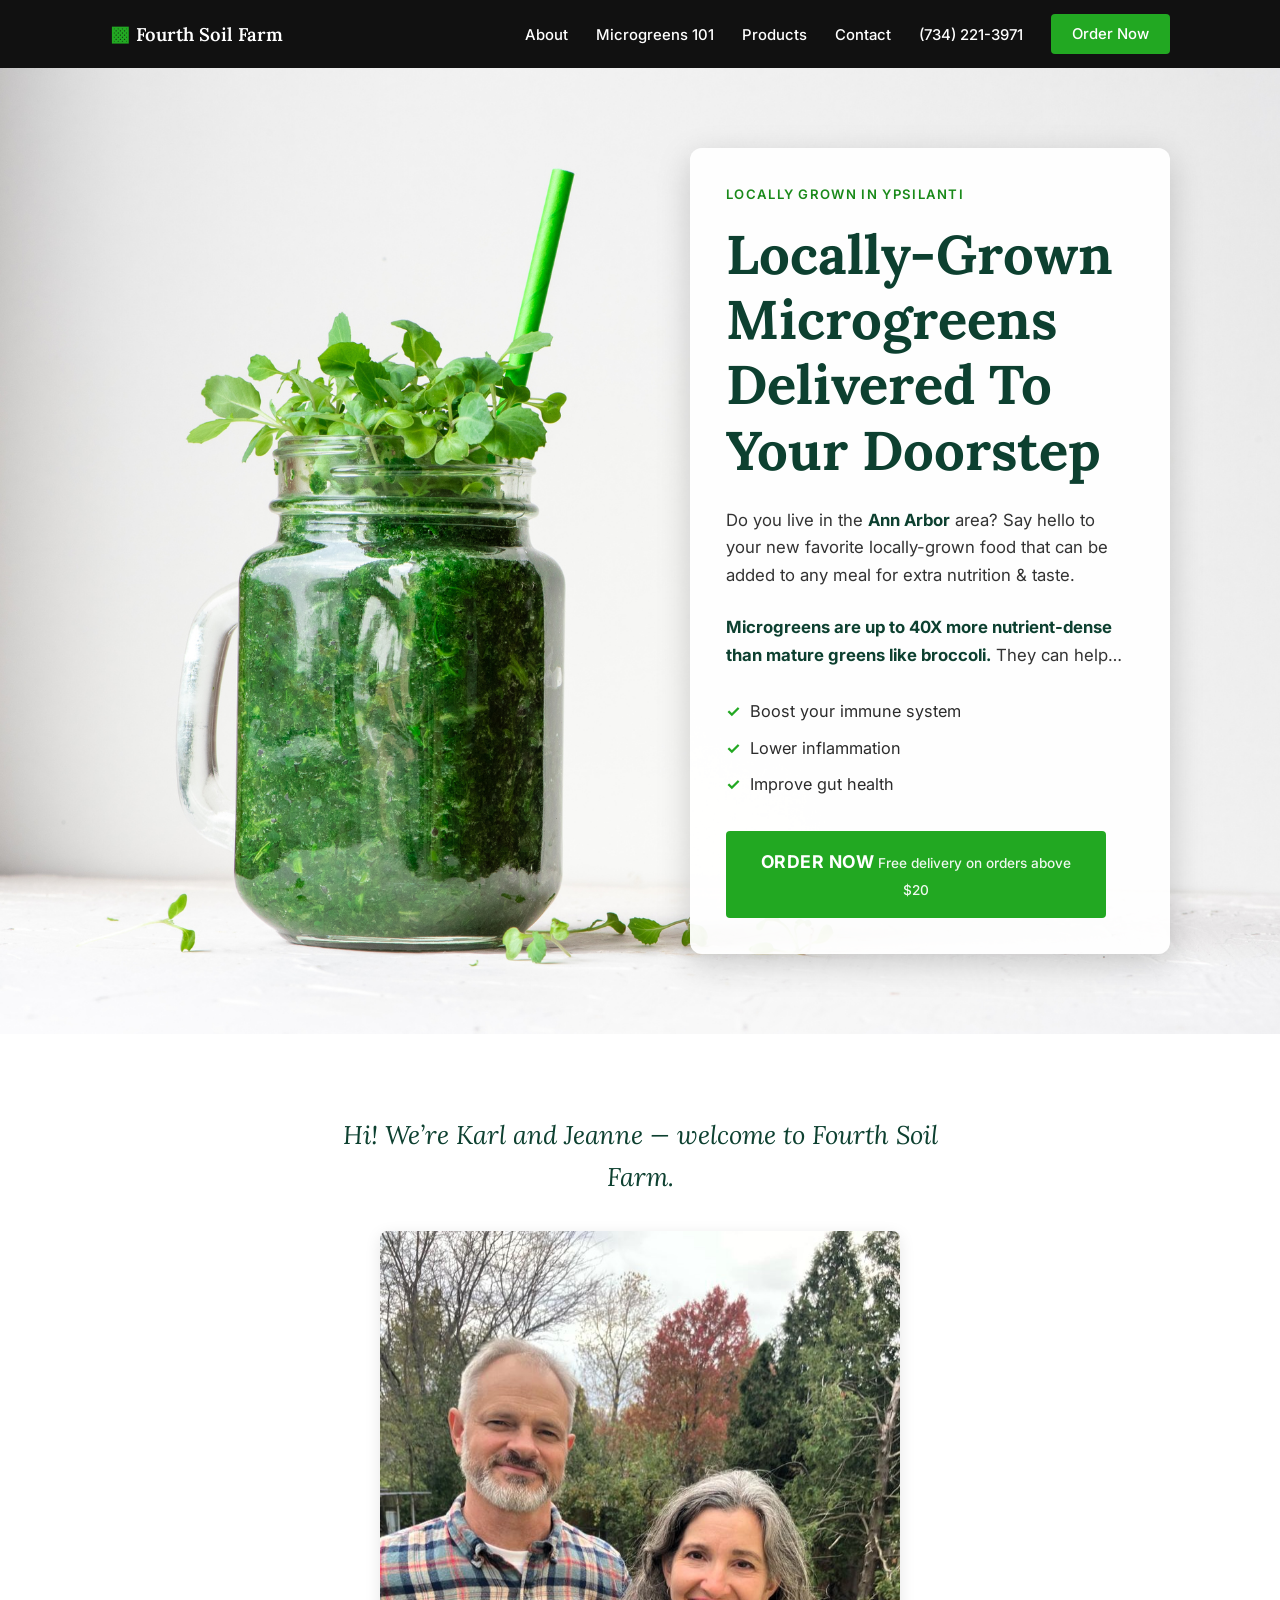
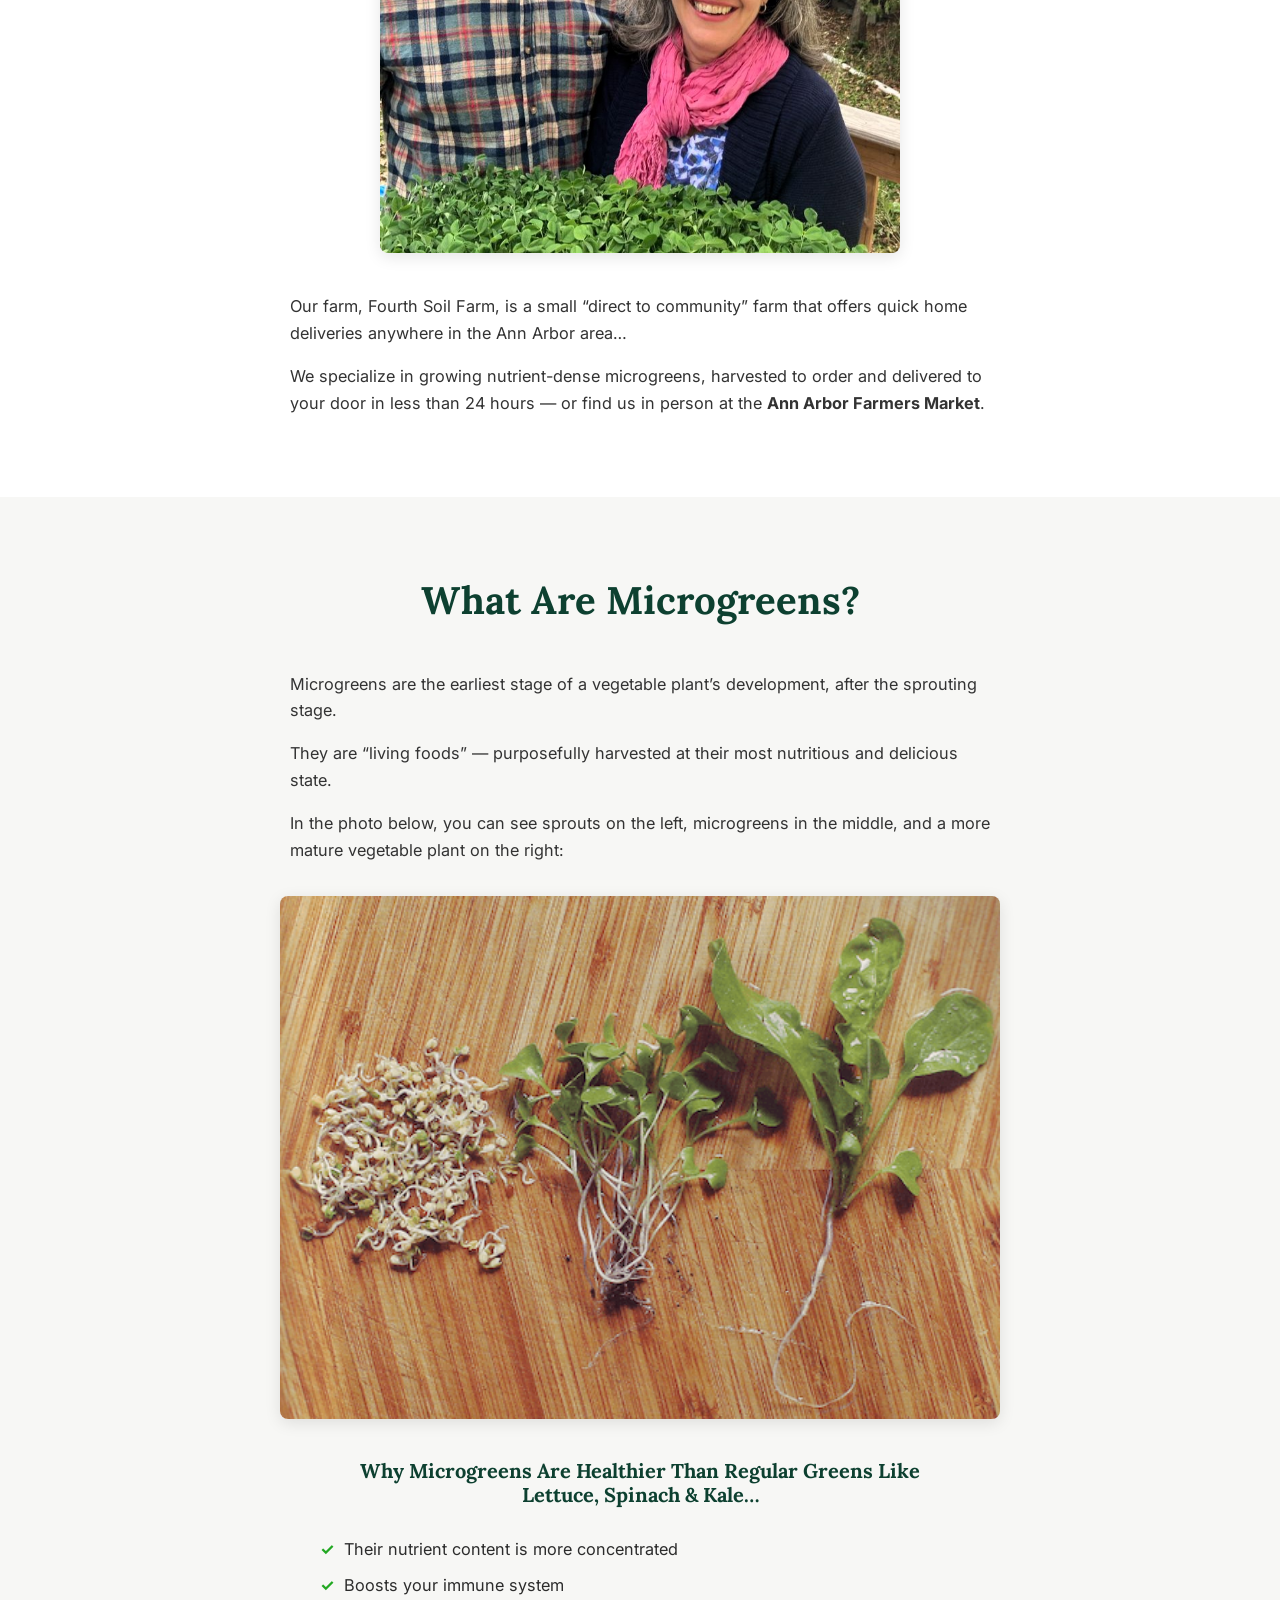
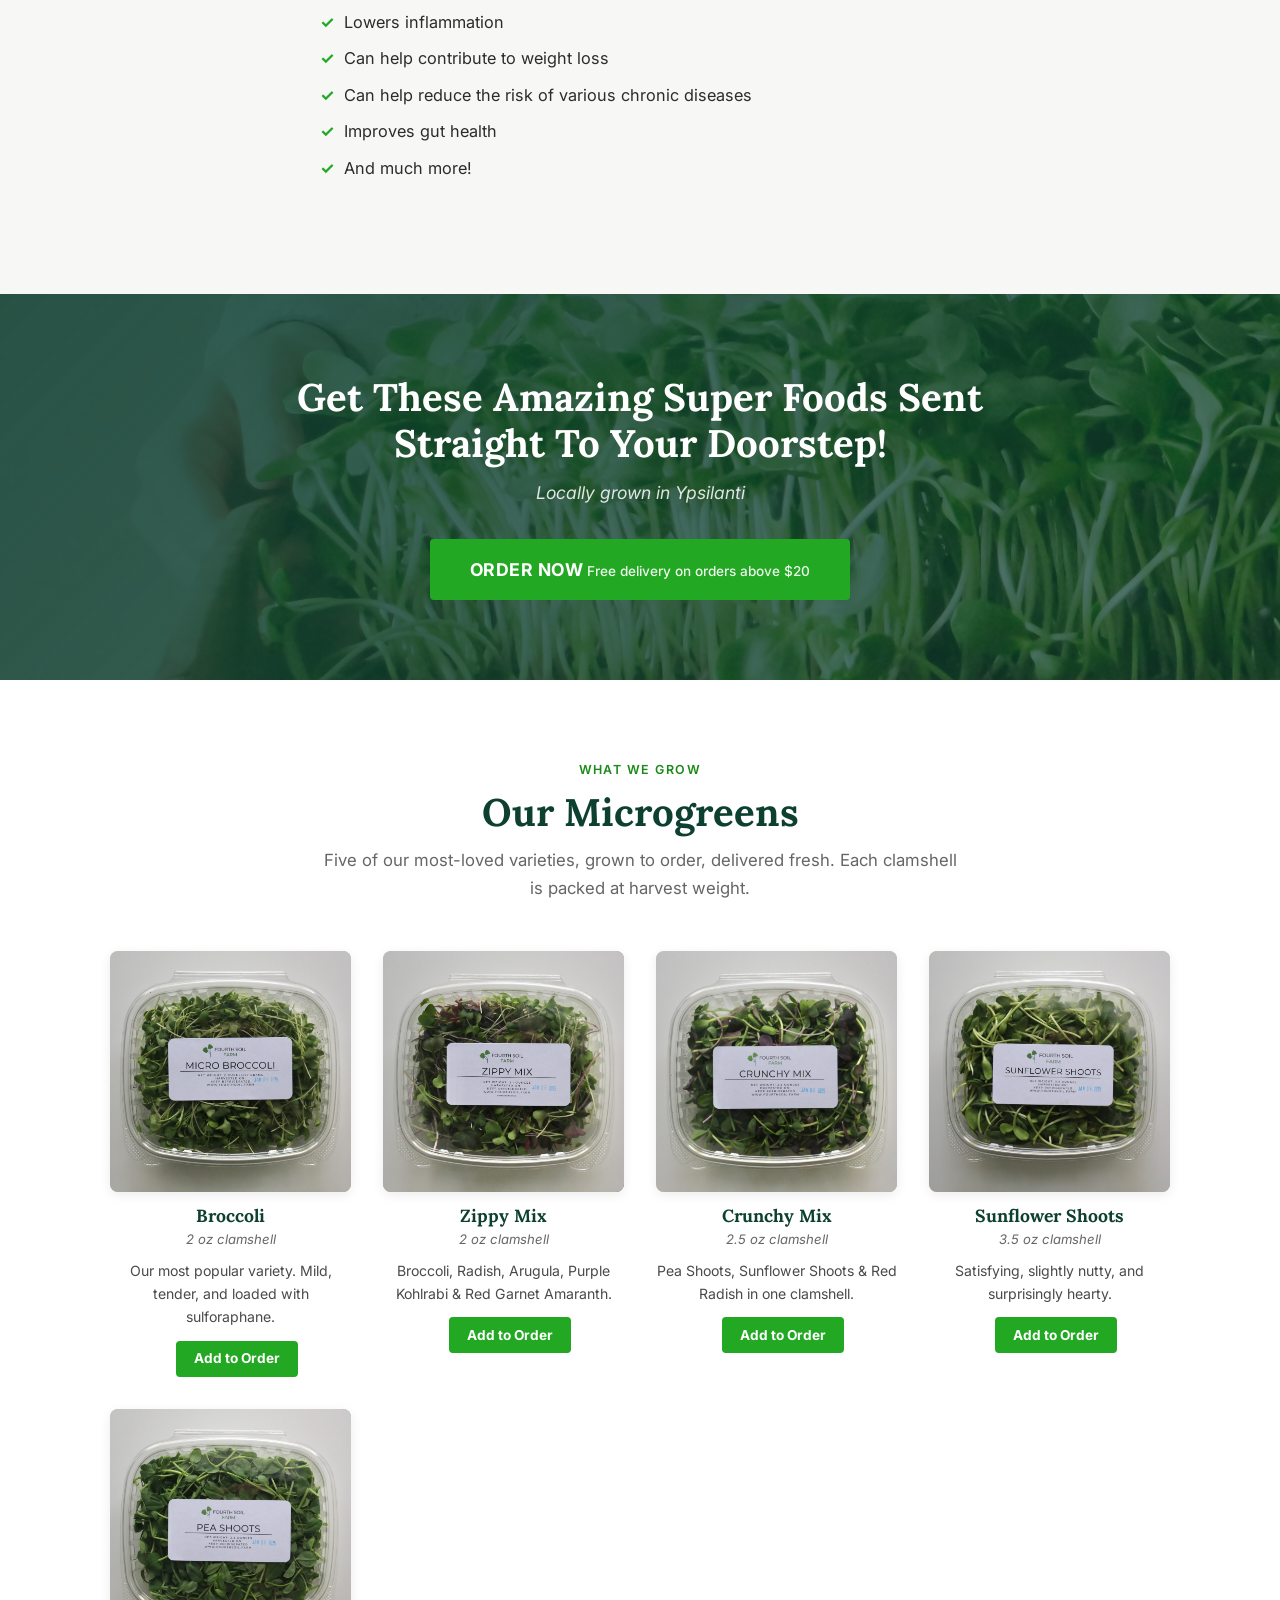
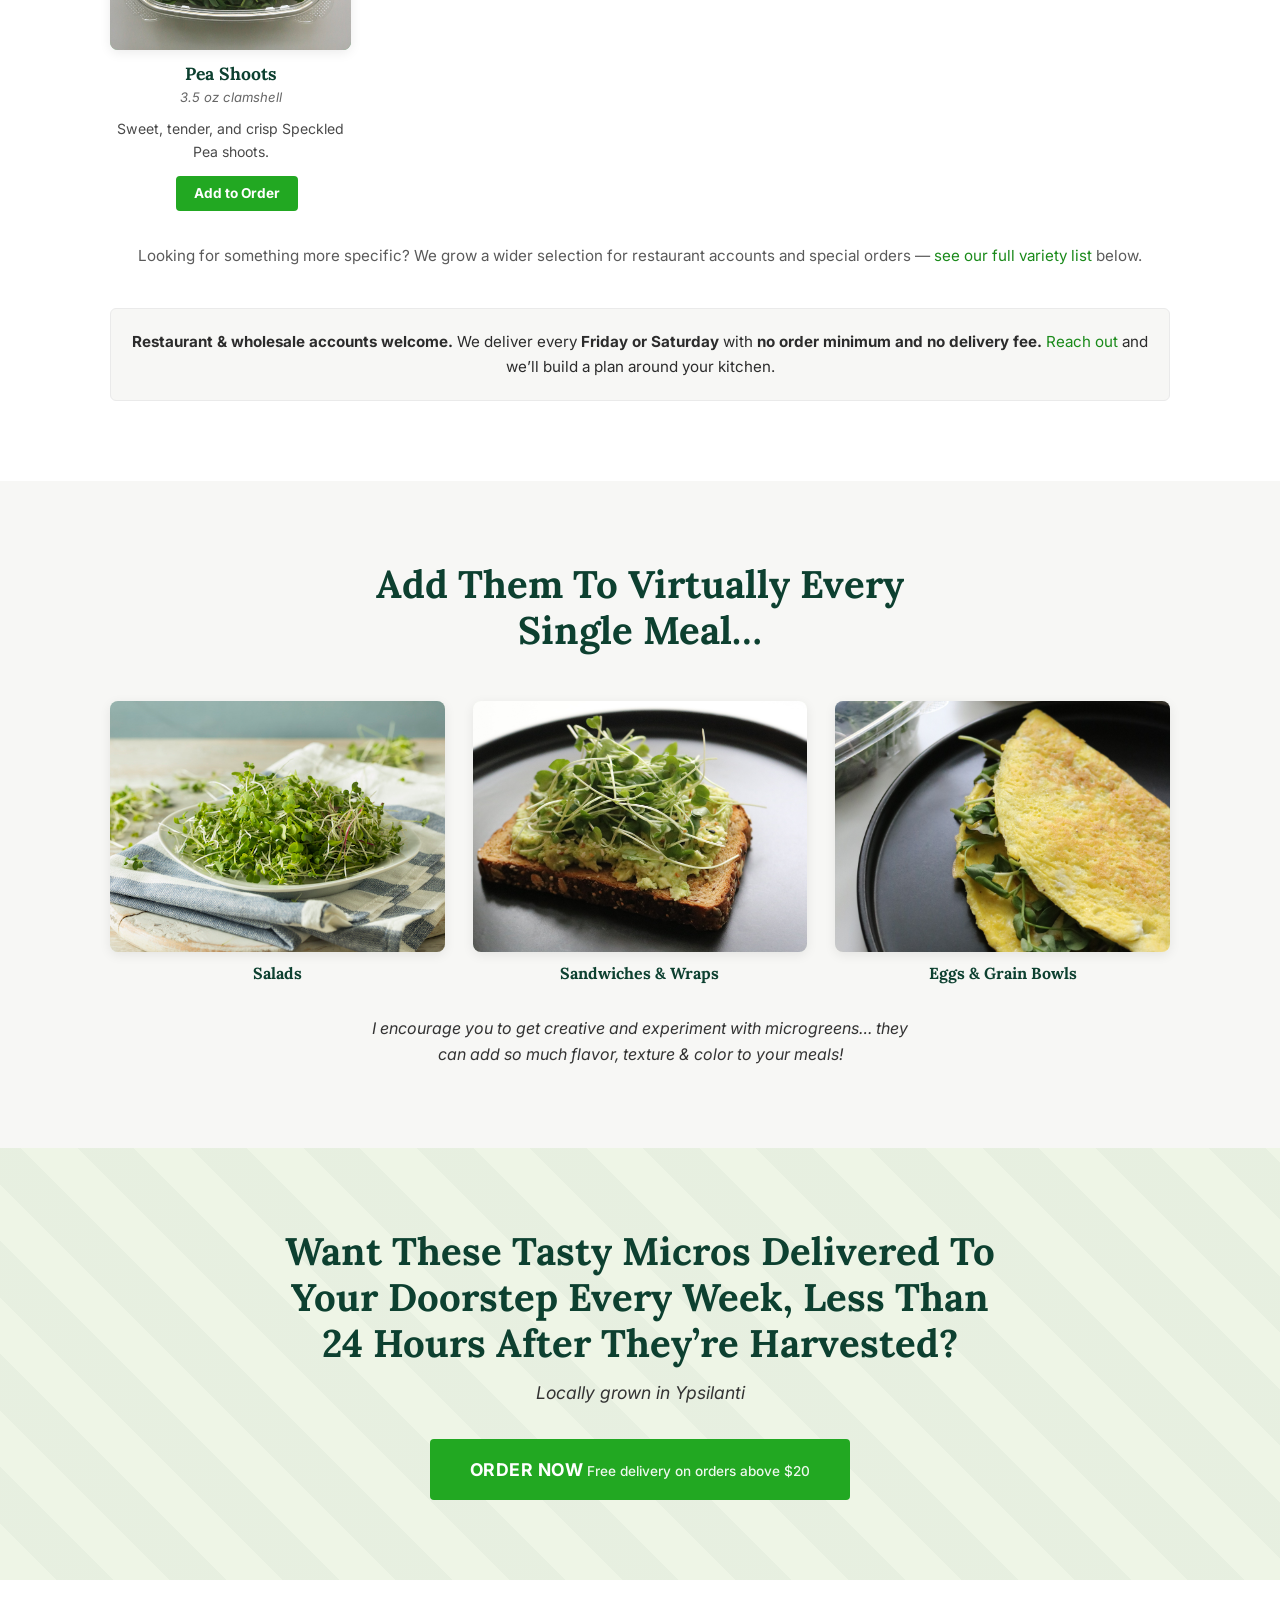
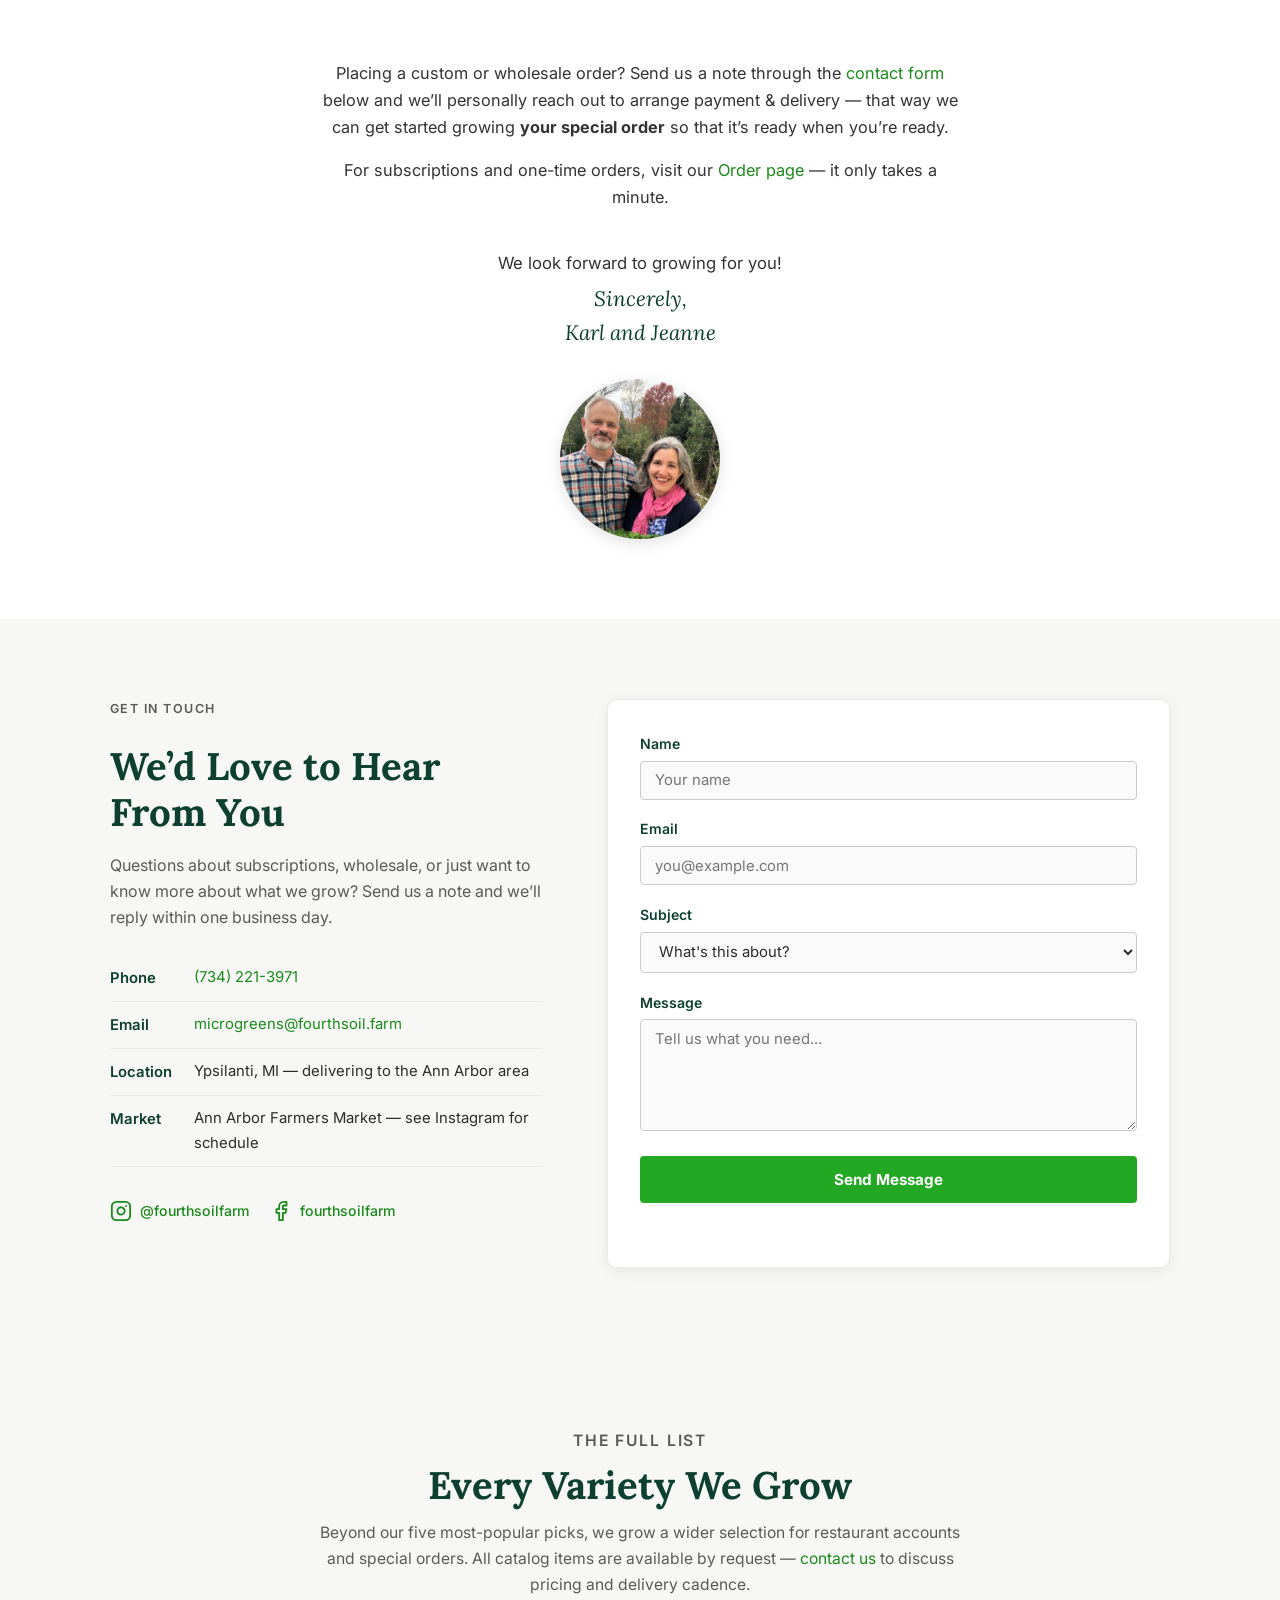
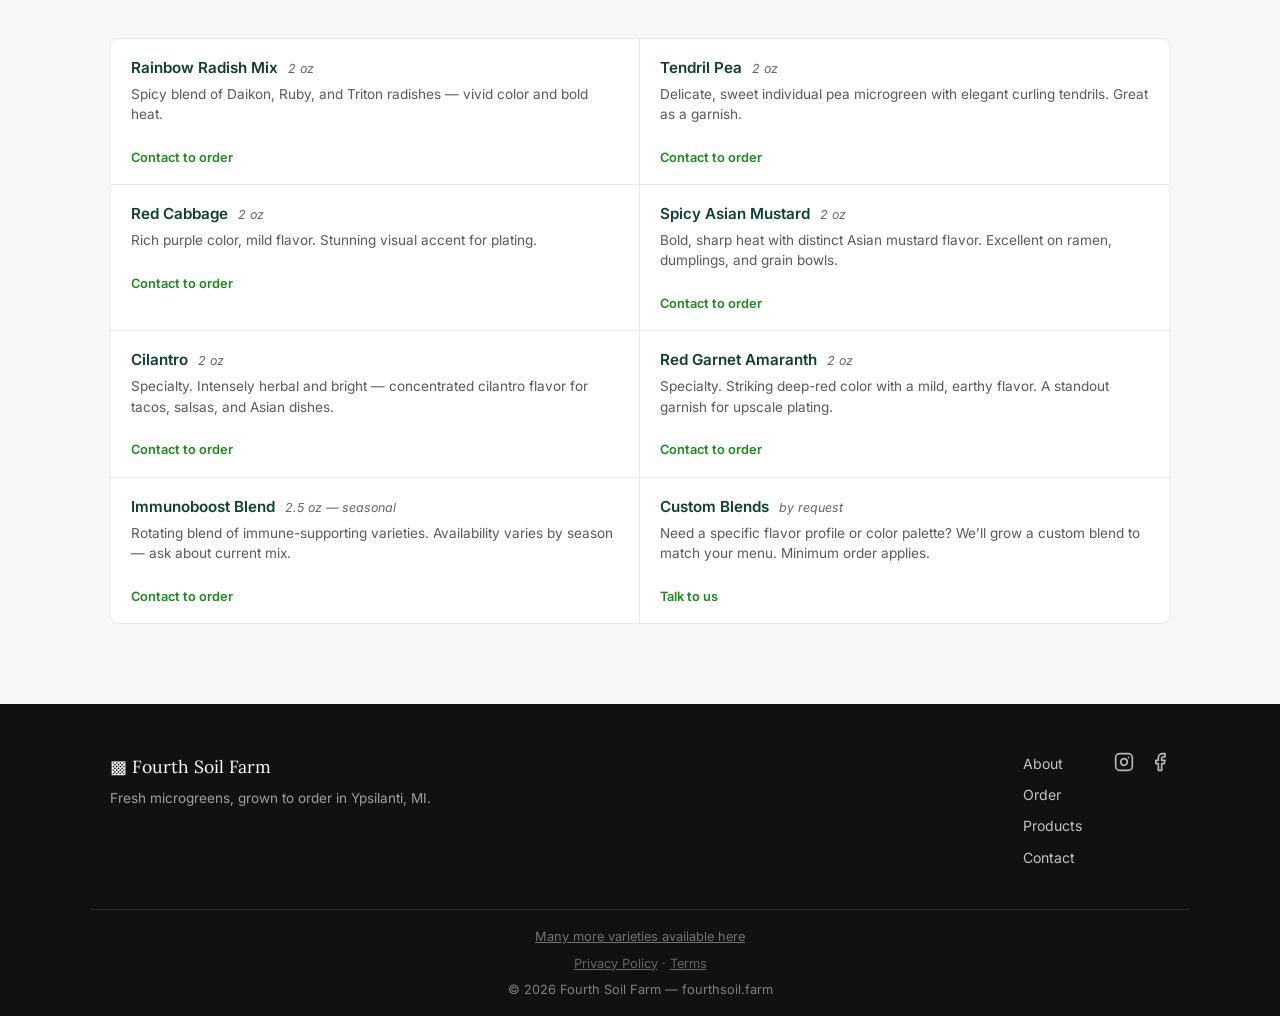
==== index.html @ c4d14632 "Initial site: Fourth Soil Farm marketing site + dynamic order flow Static homepage, About/education " ====
<!DOCTYPE html>
<html lang="en">
<head>
  <meta charset="UTF-8" />
  <meta name="viewport" content="width=device-width, initial-scale=1.0" />
  <meta name="description" content="Fourth Soil Farm grows fresh, nutrient-dense microgreens in Ypsilanti, MI. Find us at the Ann Arbor Farmers Market or subscribe for home delivery." />
  <title>Fourth Soil Farm — Fresh Microgreens, Ypsilanti MI</title>
  <link rel="stylesheet" href="styles.css" />
  <link rel="preconnect" href="https://fonts.googleapis.com" />
  <link rel="preconnect" href="https://fonts.gstatic.com" crossorigin />
  <link href="https://fonts.googleapis.com/css2?family=Lora:ital,wght@0,400;0,600;1,400&family=Inter:wght@400;500;600;700&display=swap" rel="stylesheet" />
</head>
<body>

  <!-- NAV -->
  <header class="site-header" id="top">
    <nav class="nav container">
      <a class="nav-logo" href="#top">
        <span class="nav-logo-leaf" aria-hidden="true">&#9641;</span>
        Fourth Soil Farm
      </a>
      <button class="nav-toggle" id="navToggle" aria-label="Open menu" aria-expanded="false">
        <span></span><span></span><span></span>
      </button>
      <ul class="nav-links" id="navLinks">
        <li><a href="#about">About</a></li>
        <li><a href="#what-are-microgreens">Microgreens 101</a></li>
        <li><a href="#products">Products</a></li>
        <li><a href="#contact">Contact</a></li>
        <li><a href="tel:7342213971">(734) 221-3971</a></li>
        <li><a href="order.html" class="btn btn-nav">Order Now</a></li>
      </ul>
    </nav>
  </header>

  <main>

    <!-- HERO (full-bleed background photo, text card right) -->
    <section class="hero-split" id="hero">
      <div class="hero-split-bg" aria-hidden="true"></div>
      <div class="container">
        <div class="hero-content">
          <p class="hero-eyebrow">Locally Grown in Ypsilanti</p>
          <h1 class="hero-headline">Locally-Grown Microgreens Delivered To Your Doorstep</h1>
          <p class="hero-sub">
            Do you live in the <strong>Ann Arbor</strong> area? Say hello to your new favorite
            locally-grown food that can be added to any meal for extra nutrition &amp; taste.
          </p>
          <p class="hero-sub">
            <strong>Microgreens are up to 40X more nutrient-dense than mature greens like broccoli.</strong>
            They can help&hellip;
          </p>
          <ul class="checklist">
            <li>Boost your immune system</li>
            <li>Lower inflammation</li>
            <li>Improve gut health</li>
          </ul>
          <div class="hero-actions">
            <a href="order.html" class="btn-cta">
              <span class="btn-cta-title">Order Now</span>
              <span class="btn-cta-sub">Free delivery on orders above $20</span>
            </a>
          </div>
        </div>
      </div>
    </section>

    <!-- ABOUT -->
    <section class="about section" id="about">
      <div class="container">
        <p class="about-greeting">Hi! We&rsquo;re Karl and Jeanne &mdash; welcome to Fourth Soil Farm.</p>
        <div class="about-photo-wrap">
          <img
            src="images/karl-and-jeanne.jpg"
            alt="Karl and Jeanne Thuemmel with fresh microgreens at Fourth Soil Farm"
            class="about-photo"
            onerror="this.style.display='none'; this.nextElementSibling.style.display='flex';"
          />
          <div class="about-image-placeholder" aria-label="Photo of Karl and Jeanne" style="display:none;">
            <span aria-hidden="true">&#127807;</span>
            <p>Save photo to<br><small>images/karl-and-jeanne.jpg</small></p>
          </div>
        </div>
        <div class="about-text">
          <p>
            Our farm, Fourth Soil Farm, is a small &ldquo;direct to community&rdquo; farm that
            offers quick home deliveries anywhere in the Ann Arbor area&hellip;
          </p>
          <p>
            We specialize in growing nutrient-dense microgreens, harvested to order and delivered
            to your door in less than 24 hours &mdash; or find us in person at the
            <strong>Ann Arbor Farmers Market</strong>.
          </p>
        </div>
      </div>
    </section>

    <!-- WHAT ARE MICROGREENS -->
    <section class="what-are section section-tinted" id="what-are-microgreens">
      <div class="container">
        <div class="section-header">
          <h2>What Are Microgreens?</h2>
        </div>
        <div class="about-text">
          <p>Microgreens are the earliest stage of a vegetable plant&rsquo;s development, after the sprouting stage.</p>
          <p>They are &ldquo;living foods&rdquo; &mdash; purposefully harvested at their most nutritious and delicious state.</p>
          <p>In the photo below, you can see sprouts on the left, microgreens in the middle, and a more mature vegetable plant on the right:</p>
        </div>

        <div class="comparison-photo-wrap">
          <img
            src="images/comparison-sprouts.jpg"
            alt="Comparison of sprouts, microgreens, and mature greens side by side"
            onerror="this.style.display='none'; this.nextElementSibling.style.display='flex';"
          />
          <div class="comparison-photo-placeholder" style="display:none;">
            <span aria-hidden="true">&#127793;</span>
            <p>Add comparison photo<br><small>images/comparison-sprouts.jpg</small></p>
          </div>
        </div>

        <div class="why-healthier">
          <h3>Why Microgreens Are Healthier Than Regular Greens Like Lettuce, Spinach &amp; Kale&hellip;</h3>
          <ul class="checklist">
            <li>Their nutrient content is more concentrated</li>
            <li>Boosts your immune system</li>
            <li>Lowers inflammation</li>
            <li>Can help contribute to weight loss</li>
            <li>Can help reduce the risk of various chronic diseases</li>
            <li>Improves gut health</li>
            <li>And much more!</li>
          </ul>
        </div>
      </div>
    </section>

    <!-- CTA BANNER 1 -->
    <section class="cta-banner">
      <div class="cta-banner-bg" aria-hidden="true"></div>
      <div class="container cta-banner-content">
        <h2>Get These Amazing Super Foods Sent Straight To Your Doorstep!</h2>
        <p class="cta-banner-tagline">Locally grown in Ypsilanti</p>
        <a href="order.html" class="btn-cta">
          <span class="btn-cta-title">Order Now</span>
          <span class="btn-cta-sub">Free delivery on orders above $20</span>
        </a>
      </div>
    </section>

    <!-- PRODUCTS -->
    <section class="products section" id="products">
      <div class="container">
        <div class="section-header">
          <p class="section-eyebrow">What We Grow</p>
          <h2>Our Microgreens</h2>
          <p class="section-intro">
            Five of our most-loved varieties, grown to order, delivered fresh.
            Each clamshell is packed at harvest weight.
          </p>
        </div>

        <div class="product-photo-grid">

          <div class="product-photo-card">
            <div class="product-photo product-photo--broccoli" aria-label="Broccoli microgreens">
              <img src="images/broccoli.jpg" alt="Broccoli microgreens" onerror="this.remove();" />
            </div>
            <h3>Broccoli</h3>
            <p class="product-photo-weight">2 oz clamshell</p>
            <p class="product-photo-desc">Our most popular variety. Mild, tender, and loaded with sulforaphane.</p>
            <div class="product-photo-footer">
              <span class="product-price"><!-- YOUR_PRICE_HERE --></span>
              <a href="YOUR_STRIPE_LINK_HERE" class="btn btn-small">Add to Order</a>
            </div>
          </div>

          <div class="product-photo-card">
            <div class="product-photo product-photo--zippy" aria-label="Zippy Mix microgreens">
              <img src="images/zippy.jpg" alt="Zippy Mix microgreens" onerror="this.remove();" />
            </div>
            <h3>Zippy Mix</h3>
            <p class="product-photo-weight">2 oz clamshell</p>
            <p class="product-photo-desc">Broccoli, Radish, Arugula, Purple Kohlrabi &amp; Red Garnet Amaranth.</p>
            <div class="product-photo-footer">
              <span class="product-price"><!-- YOUR_PRICE_HERE --></span>
              <a href="YOUR_STRIPE_LINK_HERE" class="btn btn-small">Add to Order</a>
            </div>
          </div>

          <div class="product-photo-card">
            <div class="product-photo product-photo--crunchy" aria-label="Crunchy Mix microgreens">
              <img src="images/crunchy.jpg" alt="Crunchy Mix microgreens" onerror="this.remove();" />
            </div>
            <h3>Crunchy Mix</h3>
            <p class="product-photo-weight">2.5 oz clamshell</p>
            <p class="product-photo-desc">Pea Shoots, Sunflower Shoots &amp; Red Radish in one clamshell.</p>
            <div class="product-photo-footer">
              <span class="product-price"><!-- YOUR_PRICE_HERE --></span>
              <a href="YOUR_STRIPE_LINK_HERE" class="btn btn-small">Add to Order</a>
            </div>
          </div>

          <div class="product-photo-card">
            <div class="product-photo product-photo--sunflower" aria-label="Sunflower shoots">
              <img src="images/sunflower.jpg" alt="Sunflower shoots" onerror="this.remove();" />
            </div>
            <h3>Sunflower Shoots</h3>
            <p class="product-photo-weight">3.5 oz clamshell</p>
            <p class="product-photo-desc">Satisfying, slightly nutty, and surprisingly hearty.</p>
            <div class="product-photo-footer">
              <span class="product-price"><!-- YOUR_PRICE_HERE --></span>
              <a href="YOUR_STRIPE_LINK_HERE" class="btn btn-small">Add to Order</a>
            </div>
          </div>

          <div class="product-photo-card">
            <div class="product-photo product-photo--pea" aria-label="Pea shoots">
              <img src="images/pea.jpg" alt="Pea shoots" onerror="this.remove();" />
            </div>
            <h3>Pea Shoots</h3>
            <p class="product-photo-weight">3.5 oz clamshell</p>
            <p class="product-photo-desc">Sweet, tender, and crisp Speckled Pea shoots.</p>
            <div class="product-photo-footer">
              <span class="product-price"><!-- YOUR_PRICE_HERE --></span>
              <a href="YOUR_STRIPE_LINK_HERE" class="btn btn-small">Add to Order</a>
            </div>
          </div>

        </div>

        <div class="catalog-teaser">
          <p>
            Looking for something more specific? We grow a wider selection for restaurant
            accounts and special orders &mdash;
            <a href="#full-catalog">see our full variety list</a> below.
          </p>
        </div>

        <div class="products-note">
          <p>
            <strong>Restaurant &amp; wholesale accounts welcome.</strong>
            We deliver every <strong>Friday or Saturday</strong> with <strong>no order minimum and no delivery fee.</strong>
            <a href="#contact">Reach out</a> and we&rsquo;ll build a plan around your kitchen.
          </p>
        </div>
      </div>
    </section>

    <!-- FOOD USES -->
    <section class="food-uses section section-tinted">
      <div class="container">
        <div class="section-header">
          <h2>Add Them To Virtually Every Single Meal&hellip;</h2>
        </div>

        <div class="food-use-grid">
          <div class="food-use-card">
            <div class="food-use-photo">
              <img
                src="images/food-salad.jpg"
                alt="Salad topped with fresh microgreens"
                onerror="this.style.display='none'; this.nextElementSibling.style.display='flex';"
              />
              <div class="food-use-photo-placeholder" style="display:none;" aria-hidden="true">&#127807;</div>
            </div>
            <h4>Salads</h4>
          </div>
          <div class="food-use-card">
            <div class="food-use-photo">
              <img
                src="images/food-sandwich.jpg"
                alt="Avocado toast topped with fresh microgreens"
                onerror="this.style.display='none'; this.nextElementSibling.style.display='flex';"
              />
              <div class="food-use-photo-placeholder" style="display:none;" aria-hidden="true">&#127807;</div>
            </div>
            <h4>Sandwiches &amp; Wraps</h4>
          </div>
          <div class="food-use-card">
            <div class="food-use-photo">
              <img
                src="images/food-eggs.jpg"
                alt="Omelet topped with fresh microgreens"
                onerror="this.style.display='none'; this.nextElementSibling.style.display='flex';"
              />
              <div class="food-use-photo-placeholder" style="display:none;" aria-hidden="true">&#127807;</div>
            </div>
            <h4>Eggs &amp; Grain Bowls</h4>
          </div>
        </div>

        <p class="food-uses-note">
          I encourage you to get creative and experiment with microgreens&hellip;
          they can add so much flavor, texture &amp; color to your meals!
        </p>
      </div>
    </section>

    <!-- CTA BANNER 2 -->
    <section class="cta-banner cta-banner--pale">
      <div class="cta-banner-bg" aria-hidden="true"></div>
      <div class="container cta-banner-content">
        <h2>Want These Tasty Micros Delivered To Your Doorstep Every Week, Less Than 24 Hours After They&rsquo;re Harvested?</h2>
        <p class="cta-banner-tagline">Locally grown in Ypsilanti</p>
        <a href="order.html" class="btn-cta">
          <span class="btn-cta-title">Order Now</span>
          <span class="btn-cta-sub">Free delivery on orders above $20</span>
        </a>
      </div>
    </section>

    <!-- ORDERING + CLOSING -->
    <section class="ordering section">
      <div class="container">
        <div class="ordering-text">
          <p>
            Placing a custom or wholesale order? Send us a note through the
            <a href="#contact">contact form</a> below and we&rsquo;ll personally reach out to
            arrange payment &amp; delivery &mdash; that way we can get started growing
            <strong>your special order</strong> so that it&rsquo;s ready when you&rsquo;re ready.
          </p>
          <p>For subscriptions and one-time orders, visit our <a href="order.html">Order page</a> &mdash; it only takes a minute.</p>
        </div>

        <div class="closing">
          <p class="closing-signoff">We look forward to growing for you!</p>
          <p class="closing-names">Sincerely,<br>Karl and Jeanne</p>
          <div class="closing-photo">
            <img
              src="images/karl-and-jeanne.jpg"
              alt="Karl and Jeanne Thuemmel"
              onerror="this.style.display='none'; this.nextElementSibling.style.display='flex';"
            />
            <div class="closing-photo-placeholder" style="display:none;" aria-hidden="true">&#127807;</div>
          </div>
        </div>
      </div>
    </section>

    <!-- CONTACT -->
    <section class="contact section section-tinted" id="contact">
      <div class="container contact-grid">

        <div class="contact-info">
          <p class="section-eyebrow">Get in Touch</p>
          <h2>We&rsquo;d Love to Hear From You</h2>
          <p>
            Questions about subscriptions, wholesale, or just want to know more
            about what we grow? Send us a note and we&rsquo;ll reply within one business day.
          </p>
          <ul class="contact-details">
            <li>
              <span class="contact-label">Phone</span>
              <a href="tel:7342213971">(734) 221-3971</a>
            </li>
            <li>
              <span class="contact-label">Email</span>
              <a href="mailto:microgreens@fourthsoil.farm">microgreens@fourthsoil.farm</a>
            </li>
            <li>
              <span class="contact-label">Location</span>
              <span>Ypsilanti, MI &mdash; delivering to the Ann Arbor area</span>
            </li>
            <li>
              <span class="contact-label">Market</span>
              <span>Ann Arbor Farmers Market &mdash; see Instagram for schedule</span>
            </li>
          </ul>
          <div class="contact-social">
            <a href="https://www.instagram.com/fourthsoilfarm" target="_blank" rel="noopener" class="social-link" aria-label="Instagram">
              <svg width="22" height="22" viewBox="0 0 24 24" fill="none" stroke="currentColor" stroke-width="2" stroke-linecap="round" stroke-linejoin="round" aria-hidden="true"><rect x="2" y="2" width="20" height="20" rx="5" ry="5"/><path d="M16 11.37A4 4 0 1 1 12.63 8 4 4 0 0 1 16 11.37z"/><line x1="17.5" y1="6.5" x2="17.51" y2="6.5"/></svg>
              @fourthsoilfarm
            </a>
            <a href="https://www.facebook.com/fourthsoilfarm" target="_blank" rel="noopener" class="social-link" aria-label="Facebook">
              <svg width="22" height="22" viewBox="0 0 24 24" fill="none" stroke="currentColor" stroke-width="2" stroke-linecap="round" stroke-linejoin="round" aria-hidden="true"><path d="M18 2h-3a5 5 0 0 0-5 5v3H7v4h3v8h4v-8h3l1-4h-4V7a1 1 0 0 1 1-1h3z"/></svg>
              fourthsoilfarm
            </a>
          </div>
        </div>

        <div class="contact-form-wrap">
          <form
            class="contact-form"
            action="https://formspree.io/f/mnjwwqoa"
            method="POST"
            id="contactForm"
            novalidate
          >
            <div class="form-group">
              <label for="name">Name</label>
              <input type="text" id="name" name="name" required placeholder="Your name" />
            </div>
            <div class="form-group">
              <label for="email">Email</label>
              <input type="email" id="email" name="email" required placeholder="you@example.com" />
            </div>
            <div class="form-group">
              <label for="subject">Subject</label>
              <select id="subject" name="subject">
                <option value="">What's this about?</option>
                <option value="subscription">Subscription question</option>
                <option value="wholesale">Wholesale / restaurant inquiry</option>
                <option value="market">Farmers market question</option>
                <option value="other">Something else</option>
              </select>
            </div>
            <div class="form-group">
              <label for="message">Message</label>
              <textarea id="message" name="message" required rows="5" placeholder="Tell us what you need..."></textarea>
            </div>
            <button type="submit" class="btn btn-primary btn-block">Send Message</button>
            <p class="form-status" id="formStatus" aria-live="polite"></p>
          </form>
        </div>

      </div>
    </section>

    <!-- FULL VARIETY CATALOG -->
    <section class="catalog-section section section-tinted" id="full-catalog">
      <div class="container">
        <div class="catalog-header">
          <p class="section-eyebrow">The Full List</p>
          <h2>Every Variety We Grow</h2>
          <p>
            Beyond our five most-popular picks, we grow a wider selection for restaurant
            accounts and special orders. All catalog items are available by request &mdash;
            <a href="#contact">contact us</a> to discuss pricing and delivery cadence.
          </p>
        </div>
        <div class="catalog-grid">

          <div class="catalog-row">
            <div class="catalog-row-main">
              <span class="catalog-name">Rainbow Radish Mix</span>
              <span class="catalog-weight">2 oz</span>
            </div>
            <p class="catalog-desc">Spicy blend of Daikon, Ruby, and Triton radishes &mdash; vivid color and bold heat.</p>
            <a href="#contact" class="catalog-cta">Contact to order</a>
          </div>

          <div class="catalog-row">
            <div class="catalog-row-main">
              <span class="catalog-name">Tendril Pea</span>
              <span class="catalog-weight">2 oz</span>
            </div>
            <p class="catalog-desc">Delicate, sweet individual pea microgreen with elegant curling tendrils. Great as a garnish.</p>
            <a href="#contact" class="catalog-cta">Contact to order</a>
          </div>

          <div class="catalog-row">
            <div class="catalog-row-main">
              <span class="catalog-name">Red Cabbage</span>
              <span class="catalog-weight">2 oz</span>
            </div>
            <p class="catalog-desc">Rich purple color, mild flavor. Stunning visual accent for plating.</p>
            <a href="#contact" class="catalog-cta">Contact to order</a>
          </div>

          <div class="catalog-row">
            <div class="catalog-row-main">
              <span class="catalog-name">Spicy Asian Mustard</span>
              <span class="catalog-weight">2 oz</span>
            </div>
            <p class="catalog-desc">Bold, sharp heat with distinct Asian mustard flavor. Excellent on ramen, dumplings, and grain bowls.</p>
            <a href="#contact" class="catalog-cta">Contact to order</a>
          </div>

          <div class="catalog-row">
            <div class="catalog-row-main">
              <span class="catalog-name">Cilantro</span>
              <span class="catalog-weight">2 oz</span>
            </div>
            <p class="catalog-desc">Specialty. Intensely herbal and bright &mdash; concentrated cilantro flavor for tacos, salsas, and Asian dishes.</p>
            <a href="#contact" class="catalog-cta">Contact to order</a>
          </div>

          <div class="catalog-row">
            <div class="catalog-row-main">
              <span class="catalog-name">Red Garnet Amaranth</span>
              <span class="catalog-weight">2 oz</span>
            </div>
            <p class="catalog-desc">Specialty. Striking deep-red color with a mild, earthy flavor. A standout garnish for upscale plating.</p>
            <a href="#contact" class="catalog-cta">Contact to order</a>
          </div>

          <div class="catalog-row">
            <div class="catalog-row-main">
              <span class="catalog-name">Immunoboost Blend</span>
              <span class="catalog-weight">2.5 oz &mdash; seasonal</span>
            </div>
            <p class="catalog-desc">Rotating blend of immune-supporting varieties. Availability varies by season &mdash; ask about current mix.</p>
            <a href="#contact" class="catalog-cta">Contact to order</a>
          </div>

          <div class="catalog-row">
            <div class="catalog-row-main">
              <span class="catalog-name">Custom Blends</span>
              <span class="catalog-weight">by request</span>
            </div>
            <p class="catalog-desc">Need a specific flavor profile or color palette? We&rsquo;ll grow a custom blend to match your menu. Minimum order applies.</p>
            <a href="#contact" class="catalog-cta">Talk to us</a>
          </div>

        </div>
      </div>
    </section>

  </main>

  <!-- FOOTER -->
  <footer class="site-footer">
    <div class="container footer-inner">
      <div class="footer-brand">
        <p class="footer-logo">
          <span aria-hidden="true">&#9641;</span> Fourth Soil Farm
        </p>
        <p class="footer-tagline">Fresh microgreens, grown to order in Ypsilanti, MI.</p>
      </div>
      <nav class="footer-nav" aria-label="Footer navigation">
        <a href="#about">About</a>
        <a href="order.html">Order</a>
        <a href="#products">Products</a>
        <a href="#contact">Contact</a>
      </nav>
      <div class="footer-social">
        <a href="https://www.instagram.com/fourthsoilfarm" target="_blank" rel="noopener" aria-label="Instagram">
          <svg width="20" height="20" viewBox="0 0 24 24" fill="none" stroke="currentColor" stroke-width="2" stroke-linecap="round" stroke-linejoin="round" aria-hidden="true"><rect x="2" y="2" width="20" height="20" rx="5" ry="5"/><path d="M16 11.37A4 4 0 1 1 12.63 8 4 4 0 0 1 16 11.37z"/><line x1="17.5" y1="6.5" x2="17.51" y2="6.5"/></svg>
        </a>
        <a href="https://www.facebook.com/fourthsoilfarm" target="_blank" rel="noopener" aria-label="Facebook">
          <svg width="20" height="20" viewBox="0 0 24 24" fill="none" stroke="currentColor" stroke-width="2" stroke-linecap="round" stroke-linejoin="round" aria-hidden="true"><path d="M18 2h-3a5 5 0 0 0-5 5v3H7v4h3v8h4v-8h3l1-4h-4V7a1 1 0 0 1 1-1h3z"/></svg>
        </a>
      </div>
    </div>
    <div class="footer-bottom">
      <p><a href="#full-catalog">Many more varieties available here</a></p>
      <p class="footer-legal">
        <a href="privacy-policy.html">Privacy Policy</a> &middot; <a href="terms.html">Terms</a>
      </p>
      <p>&copy; <span id="year"></span> Fourth Soil Farm &mdash; fourthsoil.farm</p>
    </div>
  </footer>

  <script src="main.js"></script>
</body>
</html>
---- styles.css ----
/* ============================================================
   FOURTH SOIL FARM — styles.css
   Palette (matches original site):
     --teal-dark:    #0d4030  (headings)
     --near-black:   #111111  (nav bg)
     --green-cta:    #22a822  (bright green CTA buttons)
     --green-cta-dk: #1a8a1a  (CTA hover)
     --white:        #ffffff  (main bg)
     --gray-bg:      #f7f7f5  (soft alternating section bg)
     --border:       #eaeaea  (hairline borders)
     --text:         #2c2c2c  (body text)
     --text-muted:   #666666  (secondary text)
   ============================================================ */

/* ---- Reset & Base ---- */
*, *::before, *::after { box-sizing: border-box; margin: 0; padding: 0; }

html { scroll-behavior: smooth; font-size: 16px; }

body {
  font-family: 'Inter', system-ui, -apple-system, sans-serif;
  background: #ffffff;
  color: #2c2c2c;
  line-height: 1.65;
}

img { display: block; max-width: 100%; height: auto; }

a { color: #1a8a1a; text-decoration: none; }
a:hover { color: #0d4030; text-decoration: underline; }
a:focus-visible { outline: 2px solid #22a822; outline-offset: 3px; border-radius: 2px; }

h1, h2, h3, h4 {
  font-family: 'Lora', Georgia, serif;
  color: #0d4030;
  line-height: 1.2;
}

h1 { font-size: clamp(2.2rem, 5vw, 3.4rem); }
h2 { font-size: clamp(1.7rem, 3.5vw, 2.4rem); }
h3 { font-size: 1.25rem; }
h4 { font-size: 1.05rem; }

p { margin-bottom: 1rem; }
p:last-child { margin-bottom: 0; }

ul { list-style: none; }

/* ---- Layout Utilities ---- */
.container {
  max-width: 1100px;
  margin: 0 auto;
  padding: 0 1.25rem;
}

.section { padding: 5rem 0; }
.section-tinted { background: #f7f7f5; }

.section-header {
  text-align: center;
  max-width: 640px;
  margin: 0 auto 3rem;
}

.section-eyebrow {
  font-family: 'Inter', sans-serif;
  font-size: 0.78rem;
  font-weight: 600;
  letter-spacing: 0.12em;
  text-transform: uppercase;
  color: #1a8a1a;
  margin-bottom: 0.5rem;
}

.section-intro {
  font-size: 1.05rem;
  color: #666666;
  margin-top: 0.75rem;
}

/* ---- Buttons ---- */
.btn {
  display: inline-block;
  padding: 0.7rem 1.6rem;
  border-radius: 4px;
  font-family: 'Inter', sans-serif;
  font-size: 0.95rem;
  font-weight: 700;
  cursor: pointer;
  transition: background 0.18s, color 0.18s, border-color 0.18s, transform 0.12s;
  text-decoration: none;
  border: 2px solid transparent;
  line-height: 1.4;
}
.btn:hover { text-decoration: none; transform: translateY(-1px); }
.btn:active { transform: translateY(0); }

.btn-primary {
  background: #22a822;
  color: #fff;
  border-color: #22a822;
}
.btn-primary:hover { background: #1a8a1a; border-color: #1a8a1a; color: #fff; }

.btn-outline {
  background: transparent;
  color: #0d4030;
  border-color: #0d4030;
}
.btn-outline:hover { background: #0d4030; color: #fff; }

.btn-nav {
  background: #22a822;
  color: #fff !important;
  padding: 0.5rem 1.2rem;
  font-size: 0.9rem;
}
.btn-nav:hover { background: #1a8a1a; color: #fff !important; }

.btn-small {
  padding: 0.4rem 1rem;
  font-size: 0.85rem;
  background: #22a822;
  color: #fff;
  border-color: #22a822;
}
.btn-small:hover { background: #1a8a1a; border-color: #1a8a1a; color: #fff; }

.btn-block { display: block; width: 100%; text-align: center; }

.btn-cta {
  display: block;
  padding: 1rem 1.5rem;
  text-align: center;
  background: #22a822;
  color: #fff;
  border-radius: 4px;
  font-weight: 700;
}
.btn-cta:hover { background: #1a8a1a; color: #fff; text-decoration: none; }
.btn-cta-title { font-size: 1.1rem; text-transform: uppercase; letter-spacing: 0.03em; }
.btn-cta-sub { font-size: 0.85rem; font-weight: 500; opacity: 0.92; margin-top: 0.2rem; }

/* ---- Header / Nav ---- */
.site-header {
  position: sticky;
  top: 0;
  z-index: 100;
  background: #111111;
  border-bottom: none;
}

.nav {
  display: flex;
  align-items: center;
  justify-content: space-between;
  height: 68px;
}

.nav-logo {
  font-family: 'Lora', Georgia, serif;
  font-size: 1.15rem;
  font-weight: 600;
  color: #fff;
  text-decoration: none;
  display: flex;
  align-items: center;
  gap: 0.4rem;
}
.nav-logo:hover { color: #22a822; text-decoration: none; }
.nav-logo-leaf { font-size: 1.3rem; color: #22a822; }

.nav-links {
  display: flex;
  align-items: center;
  gap: 1.75rem;
}
.nav-links a {
  font-size: 0.93rem;
  font-weight: 500;
  color: #fff;
}
.nav-links a:hover { color: #22a822; text-decoration: none; }

.nav-toggle {
  display: none;
  flex-direction: column;
  gap: 5px;
  background: none;
  border: none;
  cursor: pointer;
  padding: 4px;
}
.nav-toggle span {
  display: block;
  width: 24px;
  height: 2px;
  background: #fff;
  border-radius: 2px;
  transition: transform 0.2s, opacity 0.2s;
}

/* ---- Hero (full-bleed background photo, text card right) ---- */
.hero-split {
  position: relative;
  padding: 5rem 0;
  overflow: hidden;
  min-height: 520px;
  display: flex;
  align-items: center;
}
.hero-split > .container { width: 100%; }

.hero-split-bg {
  position: absolute;
  inset: 0;
  background: url('images/hero-mason-jar.jpg') center/cover no-repeat;
}

.hero-content {
  position: relative;
  z-index: 1;
  max-width: 480px;
  margin-left: auto;
  background: rgba(255,255,255,0.94);
  padding: 2.25rem 2.25rem;
  border-radius: 12px;
  box-shadow: 0 10px 34px rgba(0,0,0,0.18);
}

.hero-eyebrow {
  font-size: 0.82rem;
  font-weight: 600;
  letter-spacing: 0.1em;
  text-transform: uppercase;
  color: #1a8a1a;
  margin-bottom: 1rem;
}

.hero-headline {
  color: #0d4030;
  margin-bottom: 1.5rem;
}

.hero-sub {
  font-size: 1.05rem;
  color: #333333;
  margin-bottom: 1.5rem;
}
.hero-sub strong { color: #0d4030; }

.checklist { margin-bottom: 1.75rem; }
.checklist li {
  display: flex;
  align-items: flex-start;
  gap: 0.6rem;
  padding: 0.3rem 0;
  font-size: 1.02rem;
  color: #2c2c2c;
}
.checklist li::before {
  content: '\2713';
  color: #22a822;
  font-weight: 700;
  flex-shrink: 0;
}

.hero-actions .btn-cta { max-width: 380px; }

/* ---- About ---- */
.about-greeting {
  font-family: 'Lora', Georgia, serif;
  font-size: 1.6rem;
  font-style: italic;
  color: #0d4030;
  text-align: center;
  max-width: 640px;
  margin: 0 auto 2rem;
}

.about-photo-wrap {
  max-width: 520px;
  margin: 0 auto 2.5rem;
}
.about-photo {
  width: 100%;
  border-radius: 8px;
  object-fit: cover;
  display: block;
  box-shadow: 0 4px 16px rgba(0,0,0,0.1);
}

.about-image-placeholder {
  background: #eef5e6;
  border: 2px dashed #8fba5a;
  border-radius: 8px;
  aspect-ratio: 4/3;
  display: flex;
  flex-direction: column;
  align-items: center;
  justify-content: center;
  gap: 0.5rem;
  color: #1a8a1a;
  font-size: 3rem;
  text-align: center;
}
.about-image-placeholder p {
  font-size: 0.85rem;
  font-family: 'Inter', sans-serif;
  color: #1a8a1a;
  margin: 0;
}
.about-image-placeholder small { font-size: 0.75rem; opacity: 0.7; }

.about-text {
  max-width: 700px;
  margin: 0 auto;
  text-align: left;
}
.about-text p { color: #333333; font-size: 1.02rem; }

/* ---- What Are Microgreens ---- */
.comparison-photo-wrap {
  max-width: 720px;
  margin: 2rem auto;
  border-radius: 8px;
  overflow: hidden;
  box-shadow: 0 4px 16px rgba(0,0,0,0.1);
}
.comparison-photo-wrap img { width: 100%; }

.comparison-photo-placeholder {
  background: #f0ede4;
  border: 2px dashed #c9b99a;
  border-radius: 8px;
  aspect-ratio: 16/9;
  display: flex;
  flex-direction: column;
  align-items: center;
  justify-content: center;
  gap: 0.5rem;
  color: #8a7a5a;
  font-size: 2.5rem;
  text-align: center;
}
.comparison-photo-placeholder p {
  font-size: 0.85rem;
  font-family: 'Inter', sans-serif;
  color: #8a7a5a;
  margin: 0;
}
.comparison-photo-placeholder small { font-size: 0.75rem; opacity: 0.7; }

.why-healthier { max-width: 640px; margin: 2.5rem auto 0; }
.why-healthier h3 { text-align: center; margin-bottom: 1.5rem; }

/* ---- CTA Banner (full-width) ---- */
.cta-banner {
  position: relative;
  padding: 5rem 0;
  background: #0d4030;
  overflow: hidden;
}
.cta-banner-bg {
  position: absolute;
  inset: 0;
  background:
    linear-gradient(135deg, rgba(13,64,48,0.85) 0%, rgba(13,64,48,0.65) 100%),
    url('images/grow-room.jpg') center/cover no-repeat;
}
.cta-banner--pale { background: #eef5e6; }
.cta-banner--pale .cta-banner-bg {
  background: repeating-linear-gradient(45deg, transparent, transparent 40px, rgba(13,64,48,0.03) 40px, rgba(13,64,48,0.03) 80px);
}

.cta-banner-content {
  position: relative;
  z-index: 1;
  max-width: 760px;
  margin: 0 auto;
  text-align: center;
}
.cta-banner h2 { color: #fff; margin-bottom: 0.75rem; }
.cta-banner--pale h2 { color: #0d4030; }
.cta-banner-tagline {
  font-style: italic;
  font-size: 1.1rem;
  color: rgba(255,255,255,0.85);
  margin-bottom: 2rem;
}
.cta-banner--pale .cta-banner-tagline { color: #333333; }

.cta-banner .btn-cta { max-width: 420px; margin: 0 auto; }

/* ---- Products (photo grid) ---- */
.product-photo-grid {
  display: grid;
  grid-template-columns: repeat(auto-fit, minmax(200px, 1fr));
  gap: 2rem;
  margin-bottom: 2rem;
}

.product-photo-card { text-align: center; }

.product-photo {
  aspect-ratio: 1/1;
  border-radius: 8px;
  overflow: hidden;
  margin-bottom: 0.85rem;
  box-shadow: 0 3px 12px rgba(0,0,0,0.08);
}
.product-photo img { width: 100%; height: 100%; object-fit: cover; }

/* Placeholder color per variety */
.product-photo--broccoli { background: linear-gradient(135deg, #c8e6a0, #8fba5a); }
.product-photo--pea      { background: linear-gradient(135deg, #b8e4b0, #6aad78); }
.product-photo--sunflower{ background: linear-gradient(135deg, #f0dc8c, #c9a830); }
.product-photo--radish   { background: linear-gradient(135deg, #f5b8c4, #d96a7a); }
.product-photo--zippy    { background: linear-gradient(135deg, #e8c4d8, #a04870); }
.product-photo--crunchy  { background: linear-gradient(135deg, #f0e0b0, #c8a050); }

.product-photo-card h3 { font-size: 1.1rem; margin-bottom: 0.2rem; }
.product-photo-weight {
  font-size: 0.82rem;
  color: #666666;
  font-style: italic;
  margin-bottom: 0.5rem;
}
.product-photo-desc {
  font-size: 0.88rem;
  color: #4a4a4a;
  margin-bottom: 0.75rem;
}
.product-photo-footer {
  display: flex;
  align-items: center;
  justify-content: center;
  gap: 0.75rem;
}
.product-price {
  font-weight: 700;
  font-size: 1rem;
  color: #0d4030;
}

/* ---- Full Catalog ---- */
.catalog-header {
  max-width: 640px;
  margin: 0 auto 2.5rem;
  text-align: center;
}
.catalog-header h2 {
  margin-bottom: 0.75rem;
}
.catalog-header p {
  font-size: 0.98rem;
  color: #5a5a5a;
}

.catalog-teaser {
  text-align: center;
  margin-top: 2rem;
  font-size: 0.95rem;
  color: #5a5a5a;
}

.catalog-grid {
  display: grid;
  grid-template-columns: 1fr 1fr;
  gap: 0;
  background: #fff;
  border-radius: 8px;
  border: 1px solid #eaeaea;
  overflow: hidden;
}

.catalog-row {
  padding: 1rem 1.25rem;
  border-bottom: 1px solid #eaeaea;
  display: flex;
  flex-direction: column;
  gap: 0.25rem;
}
.catalog-row:nth-child(odd) { border-right: 1px solid #eaeaea; }
.catalog-row:nth-last-child(-n+2) { border-bottom: none; }

.catalog-row-main {
  display: flex;
  align-items: baseline;
  gap: 0.6rem;
  flex-wrap: wrap;
}
.catalog-name {
  font-weight: 600;
  font-size: 0.95rem;
  color: #0d4030;
}
.catalog-weight {
  font-size: 0.78rem;
  color: #666666;
  font-style: italic;
}
.catalog-desc {
  font-size: 0.85rem;
  color: #5a5a5a;
  line-height: 1.5;
}
.catalog-cta {
  font-size: 0.8rem;
  font-weight: 600;
  color: #1a8a1a;
  margin-top: 0.15rem;
  display: inline-block;
}
.catalog-cta:hover { color: #0d4030; text-decoration: underline; }

.products-note {
  text-align: center;
  margin-top: 2.5rem;
  padding: 1.25rem;
  background: #f7f7f5;
  border-radius: 6px;
  border: 1px solid #eaeaea;
  font-size: 0.95rem;
}

/* ---- Food Uses ---- */
.food-use-grid {
  display: grid;
  grid-template-columns: repeat(auto-fit, minmax(260px, 1fr));
  gap: 1.75rem;
  margin-bottom: 2rem;
}

.food-use-card { text-align: center; }
.food-use-photo {
  aspect-ratio: 4/3;
  border-radius: 8px;
  overflow: hidden;
  margin-bottom: 0.75rem;
  box-shadow: 0 3px 12px rgba(0,0,0,0.08);
  background: #eef5e6;
}
.food-use-photo img { width: 100%; height: 100%; object-fit: cover; }
.food-use-photo-placeholder {
  width: 100%;
  height: 100%;
  align-items: center;
  justify-content: center;
  font-size: 2.5rem;
}
.food-use-card h4 { font-size: 1rem; }

.food-uses-note {
  max-width: 560px;
  margin: 0 auto;
  text-align: center;
  font-size: 1rem;
  color: #333333;
  font-style: italic;
}

/* ---- Subscribe ---- */
.subscribe { background: #ffffff; }

.plans-grid {
  display: grid;
  grid-template-columns: repeat(auto-fit, minmax(280px, 1fr));
  gap: 1.75rem;
  max-width: 760px;
  margin: 0 auto;
}

.plan-card {
  background: #fff;
  border: 2px solid #eaeaea;
  border-radius: 10px;
  padding: 2rem;
  position: relative;
  display: flex;
  flex-direction: column;
}

.plan-card--featured {
  border-color: #22a822;
  box-shadow: 0 4px 20px rgba(34,168,34,0.15);
}

.plan-badge {
  position: absolute;
  top: -12px;
  left: 50%;
  transform: translateX(-50%);
  background: #22a822;
  color: #fff;
  font-size: 0.75rem;
  font-weight: 700;
  letter-spacing: 0.08em;
  text-transform: uppercase;
  padding: 0.25rem 0.9rem;
  border-radius: 20px;
  white-space: nowrap;
}

.plan-name {
  font-size: 1.1rem;
  margin-bottom: 1rem;
  margin-top: 0.5rem;
}

.plan-price {
  display: flex;
  align-items: baseline;
  gap: 0.3rem;
  margin-bottom: 0.25rem;
}
.plan-amount {
  font-family: 'Lora', Georgia, serif;
  font-size: 2.6rem;
  font-weight: 600;
  color: #0d4030;
  line-height: 1;
}
.plan-cadence {
  font-size: 0.95rem;
  color: #666666;
}
.plan-was {
  font-size: 0.83rem;
  color: #666666;
  margin-bottom: 1.25rem;
  font-style: italic;
}

.plan-features {
  flex: 1;
  margin-bottom: 1.5rem;
}
.plan-features li {
  padding: 0.35rem 0;
  font-size: 0.93rem;
  padding-left: 1.4rem;
  position: relative;
  color: #3a3a3a;
}
.plan-features li::before {
  content: '✓';
  position: absolute;
  left: 0;
  color: #22a822;
  font-weight: 700;
}

.plan-note {
  margin-top: 0.75rem;
  font-size: 0.78rem;
  color: #666666;
  text-align: center;
}

.subscribe-market {
  text-align: center;
  margin-top: 2.5rem;
  padding: 1rem 1.5rem;
  background: #f7f7f5;
  border-radius: 6px;
  max-width: 520px;
  margin-left: auto;
  margin-right: auto;
  font-size: 0.93rem;
}
.subscribe-market span { margin-right: 0.4rem; }

/* ---- Order Form (order.html) ---- */
.order-form { background: #ffffff; }

.order-step { max-width: 640px; margin: 0 auto; }

.order-fieldset-legend {
  font-size: 0.78rem;
  font-weight: 700;
  letter-spacing: 0.08em;
  text-transform: uppercase;
  color: #1a8a1a;
  margin-bottom: 0.9rem;
  padding: 0;
  border: none;
}

.order-type-group {
  border: none;
  padding: 0;
  margin: 0 0 1.75rem;
  display: flex;
  flex-direction: column;
  gap: 0.75rem;
}

.order-type-option {
  display: flex;
  align-items: flex-start;
  gap: 0.75rem;
  padding: 1rem 1.1rem;
  border: 2px solid #eaeaea;
  border-radius: 8px;
  cursor: pointer;
  transition: border-color 0.15s, background 0.15s;
}
.order-type-option:has(input:checked) {
  border-color: #22a822;
  background: #f3fbf3;
}
.order-type-option input[type="radio"] {
  margin-top: 0.25rem;
  accent-color: #22a822;
  flex-shrink: 0;
}
.order-type-label {
  display: flex;
  flex-direction: column;
  gap: 0.2rem;
}
.order-type-label strong { color: #0d4030; font-size: 1rem; }
.order-type-label span { font-size: 0.88rem; color: #5a5a5a; }

.order-panel {
  background: #f7f7f5;
  border-radius: 8px;
  padding: 1.5rem;
  margin-bottom: 1.75rem;
}
.order-panel-note {
  font-size: 0.93rem;
  color: #4a4a4a;
  margin: 0;
}

.combo-rows { display: flex; flex-direction: column; gap: 1rem; margin-bottom: 1rem; }
.combo-row {
  display: grid;
  grid-template-columns: 1fr auto auto;
  gap: 0.75rem;
  align-items: end;
}
.combo-row .form-group { margin-bottom: 0; }
.combo-row-remove {
  background: none;
  border: 1.5px solid #cccccc;
  border-radius: 4px;
  color: #b33a2a;
  font-size: 0.85rem;
  padding: 0.55rem 0.7rem;
  cursor: pointer;
  height: fit-content;
}
.combo-row-remove:hover { background: #fdf0ee; border-color: #b33a2a; }

.btn-small-add {
  font-size: 0.85rem;
  padding: 0.5rem 1rem;
}

.bulk-row {
  display: grid;
  grid-template-columns: 1fr auto;
  gap: 0.75rem;
  align-items: end;
}
.form-group--qty input { width: 100%; }

.order-price-display {
  display: flex;
  align-items: baseline;
  justify-content: space-between;
  padding: 1.1rem 1.25rem;
  background: #eef5e6;
  border-radius: 8px;
  margin-bottom: 1.5rem;
  font-size: 1rem;
  color: #0d4030;
  font-weight: 600;
}
.order-price-amount {
  font-family: 'Lora', Georgia, serif;
  font-size: 1.5rem;
  color: #0d4030;
}

.upsell-card {
  background: #fff;
  border: 2px solid #22a822;
  border-radius: 10px;
  padding: 2rem;
  text-align: center;
  box-shadow: 0 4px 20px rgba(34,168,34,0.12);
}
.upsell-card h2 { margin-bottom: 1.25rem; }

.upsell-compare {
  display: flex;
  align-items: center;
  justify-content: center;
  gap: 1rem;
  flex-wrap: wrap;
  font-size: 0.95rem;
  color: #5a5a5a;
  margin-bottom: 0.75rem;
}
.upsell-compare strong { color: #0d4030; font-size: 1.1rem; }
.upsell-arrow { color: #22a822; font-weight: 700; }

.upsell-savings {
  font-size: 0.95rem;
  color: #1a8a1a;
  margin-bottom: 1.75rem;
}
.upsell-savings strong { font-weight: 700; }

.cadence-group {
  border: none;
  padding: 0;
  margin: 0 0 1.75rem;
  display: flex;
  justify-content: center;
  gap: 1.5rem;
}
.cadence-option {
  display: flex;
  align-items: center;
  gap: 0.4rem;
  font-size: 0.93rem;
  color: #2c2c2c;
  cursor: pointer;
}
.cadence-option input { accent-color: #22a822; }

.upsell-actions {
  display: flex;
  flex-direction: column;
  gap: 0.75rem;
  margin-bottom: 1.25rem;
}

.order-reassurance {
  font-size: 0.85rem;
  color: #666666;
  margin-bottom: 1rem;
}

.order-back-link {
  background: none;
  border: none;
  color: #1a8a1a;
  font-size: 0.85rem;
  font-weight: 600;
  cursor: pointer;
  padding: 0;
}
.order-back-link:hover { color: #0d4030; text-decoration: underline; }

/* ---- Ordering / Closing ---- */
.ordering { background: #ffffff; }
.ordering-text {
  max-width: 640px;
  margin: 0 auto 2.5rem;
  text-align: center;
}
.ordering-text p { color: #333333; font-size: 1.02rem; }

.closing {
  max-width: 480px;
  margin: 0 auto;
  text-align: center;
}
.closing-signoff {
  font-size: 1.05rem;
  color: #333333;
  margin-bottom: 0.25rem;
}
.closing-names {
  font-family: 'Lora', Georgia, serif;
  font-size: 1.3rem;
  color: #0d4030;
  font-style: italic;
  margin-bottom: 1.75rem;
}
.closing-photo {
  width: 160px;
  height: 160px;
  border-radius: 50%;
  overflow: hidden;
  margin: 0 auto;
  box-shadow: 0 4px 16px rgba(0,0,0,0.12);
}
.closing-photo img { width: 100%; height: 100%; object-fit: cover; }
.closing-photo-placeholder {
  background: #eef5e6;
  border: 2px dashed #8fba5a;
  width: 160px;
  height: 160px;
  border-radius: 50%;
  margin: 0 auto;
  display: flex;
  align-items: center;
  justify-content: center;
  font-size: 2rem;
  color: #1a8a1a;
}

/* ---- Contact ---- */
.contact-grid {
  display: grid;
  grid-template-columns: 1fr 1.3fr;
  gap: 4rem;
  align-items: start;
}

.contact-info h2 { margin-bottom: 1rem; }
.contact-info > p { color: #5a5a5a; margin-bottom: 1.5rem; }

.contact-details {
  margin-bottom: 2rem;
}
.contact-details li {
  display: flex;
  gap: 0.75rem;
  padding: 0.65rem 0;
  border-bottom: 1px solid #eaeaea;
  font-size: 0.93rem;
  align-items: flex-start;
}
.contact-label {
  font-weight: 600;
  color: #0d4030;
  min-width: 72px;
  flex-shrink: 0;
  padding-top: 0.05rem;
}

.contact-social {
  display: flex;
  gap: 1.25rem;
  flex-wrap: wrap;
}
.social-link {
  display: flex;
  align-items: center;
  gap: 0.5rem;
  font-size: 0.88rem;
  font-weight: 500;
  color: #1a8a1a;
}
.social-link:hover { color: #0d4030; text-decoration: none; }

/* ---- Contact Form ---- */
.contact-form-wrap {
  background: #fff;
  border-radius: 10px;
  padding: 2rem;
  box-shadow: 0 3px 14px rgba(0,0,0,0.07);
  border: 1px solid #eaeaea;
}

.form-group { margin-bottom: 1.1rem; }

.form-group label {
  display: block;
  font-size: 0.88rem;
  font-weight: 600;
  color: #0d4030;
  margin-bottom: 0.35rem;
}

.form-group input,
.form-group select,
.form-group textarea {
  width: 100%;
  padding: 0.6rem 0.85rem;
  border: 1.5px solid #cccccc;
  border-radius: 4px;
  font-family: 'Inter', sans-serif;
  font-size: 0.93rem;
  color: #2c2c2c;
  background: #fafafa;
  transition: border-color 0.15s, box-shadow 0.15s;
}

.form-group input:focus,
.form-group select:focus,
.form-group textarea:focus {
  outline: none;
  border-color: #22a822;
  box-shadow: 0 0 0 3px rgba(34,168,34,0.15);
}

.form-group textarea { resize: vertical; }

.form-status {
  margin-top: 0.75rem;
  font-size: 0.88rem;
  min-height: 1.4em;
  text-align: center;
}
.form-status.success { color: #1a8a1a; }
.form-status.error   { color: #b33a2a; }

/* ---- Site Footer ---- */
.site-footer {
  background: #111111;
  color: rgba(255,255,255,0.85);
  padding: 3rem 0 0;
}

.footer-inner {
  display: grid;
  grid-template-columns: 1fr auto auto;
  gap: 2rem;
  align-items: start;
  padding-bottom: 2.5rem;
  border-bottom: 1px solid rgba(255,255,255,0.12);
}

.footer-logo {
  font-family: 'Lora', Georgia, serif;
  font-size: 1.1rem;
  color: #fff;
  margin-bottom: 0.4rem;
}
.footer-tagline { font-size: 0.85rem; opacity: 0.7; }

.footer-nav {
  display: flex;
  flex-direction: column;
  gap: 0.5rem;
}
.footer-nav a {
  font-size: 0.88rem;
  color: rgba(255,255,255,0.75);
}
.footer-nav a:hover { color: #fff; text-decoration: none; }

.footer-social {
  display: flex;
  gap: 1rem;
  align-items: center;
}
.footer-social a {
  color: rgba(255,255,255,0.7);
  transition: color 0.15s;
}
.footer-social a:hover { color: #22a822; }

.footer-bottom {
  text-align: center;
  padding: 1rem;
  font-size: 0.8rem;
  opacity: 0.55;
}
.footer-bottom a {
  color: rgba(255,255,255,0.75);
  text-decoration: underline;
}
.footer-bottom a:hover { color: #22a822; }
.footer-bottom p { margin-bottom: 0.35rem; }
.footer-bottom p:last-child { margin-bottom: 0; }
.footer-legal { opacity: 0.85; }

/* ---- Legal Pages (Privacy / Terms) ---- */
.legal-content {
  max-width: 760px;
  margin: 0 auto;
}
.legal-content h1 {
  margin-bottom: 1.5rem;
}
.legal-content h2 {
  font-size: 1.3rem;
  margin-top: 2.25rem;
  margin-bottom: 0.9rem;
}
.legal-content p {
  color: #3a3a3a;
  margin-bottom: 1rem;
}
.legal-list {
  margin: 0 0 1.25rem;
  padding-left: 0;
}
.legal-list li {
  position: relative;
  padding-left: 1.4rem;
  margin-bottom: 0.5rem;
  color: #3a3a3a;
  font-size: 0.98rem;
  line-height: 1.6;
}
.legal-list li::before {
  content: '\2022';
  position: absolute;
  left: 0.2rem;
  color: #22a822;
  font-weight: 700;
}

/* ============================================================
   RESPONSIVE
   ============================================================ */

@media (max-width: 768px) {
  .section { padding: 3.5rem 0; }
  .cta-banner { padding: 3.5rem 0; }

  /* Nav */
  .nav-toggle { display: flex; }
  .nav-links {
    display: none;
    position: absolute;
    top: 68px;
    left: 0;
    right: 0;
    background: #111111;
    flex-direction: column;
    padding: 1.25rem 1.25rem 1.5rem;
    gap: 1rem;
    box-shadow: 0 4px 12px rgba(0,0,0,0.2);
  }
  .nav-links.open { display: flex; }
  .nav-links .btn-nav { width: fit-content; }

  /* Hero */
  .hero-split { padding: 3rem 0; min-height: 0; }
  .hero-content { margin: 0 auto; max-width: 100%; padding: 1.75rem; }

  /* Contact */
  .contact-grid { grid-template-columns: 1fr; gap: 2.5rem; }

  /* Footer */
  .footer-inner { grid-template-columns: 1fr; gap: 1.5rem; }
  .footer-social { flex-direction: row; }
}

@media (max-width: 480px) {
  .plans-grid { grid-template-columns: 1fr; }
  .product-photo-grid { grid-template-columns: 1fr 1fr; }
  .food-use-grid { grid-template-columns: 1fr; }
  .contact-form-wrap { padding: 1.25rem; }
  .catalog-grid { grid-template-columns: 1fr; }
  .catalog-row:nth-child(odd) { border-right: none; }
  .catalog-row:nth-last-child(-n+2) { border-bottom: 1px solid #eaeaea; }
  .catalog-row:last-child { border-bottom: none; }
  .combo-row { grid-template-columns: 1fr; }
  .bulk-row { grid-template-columns: 1fr; }
  .cadence-group { flex-direction: column; align-items: center; gap: 0.6rem; }
  .upsell-card { padding: 1.5rem 1.25rem; }
}
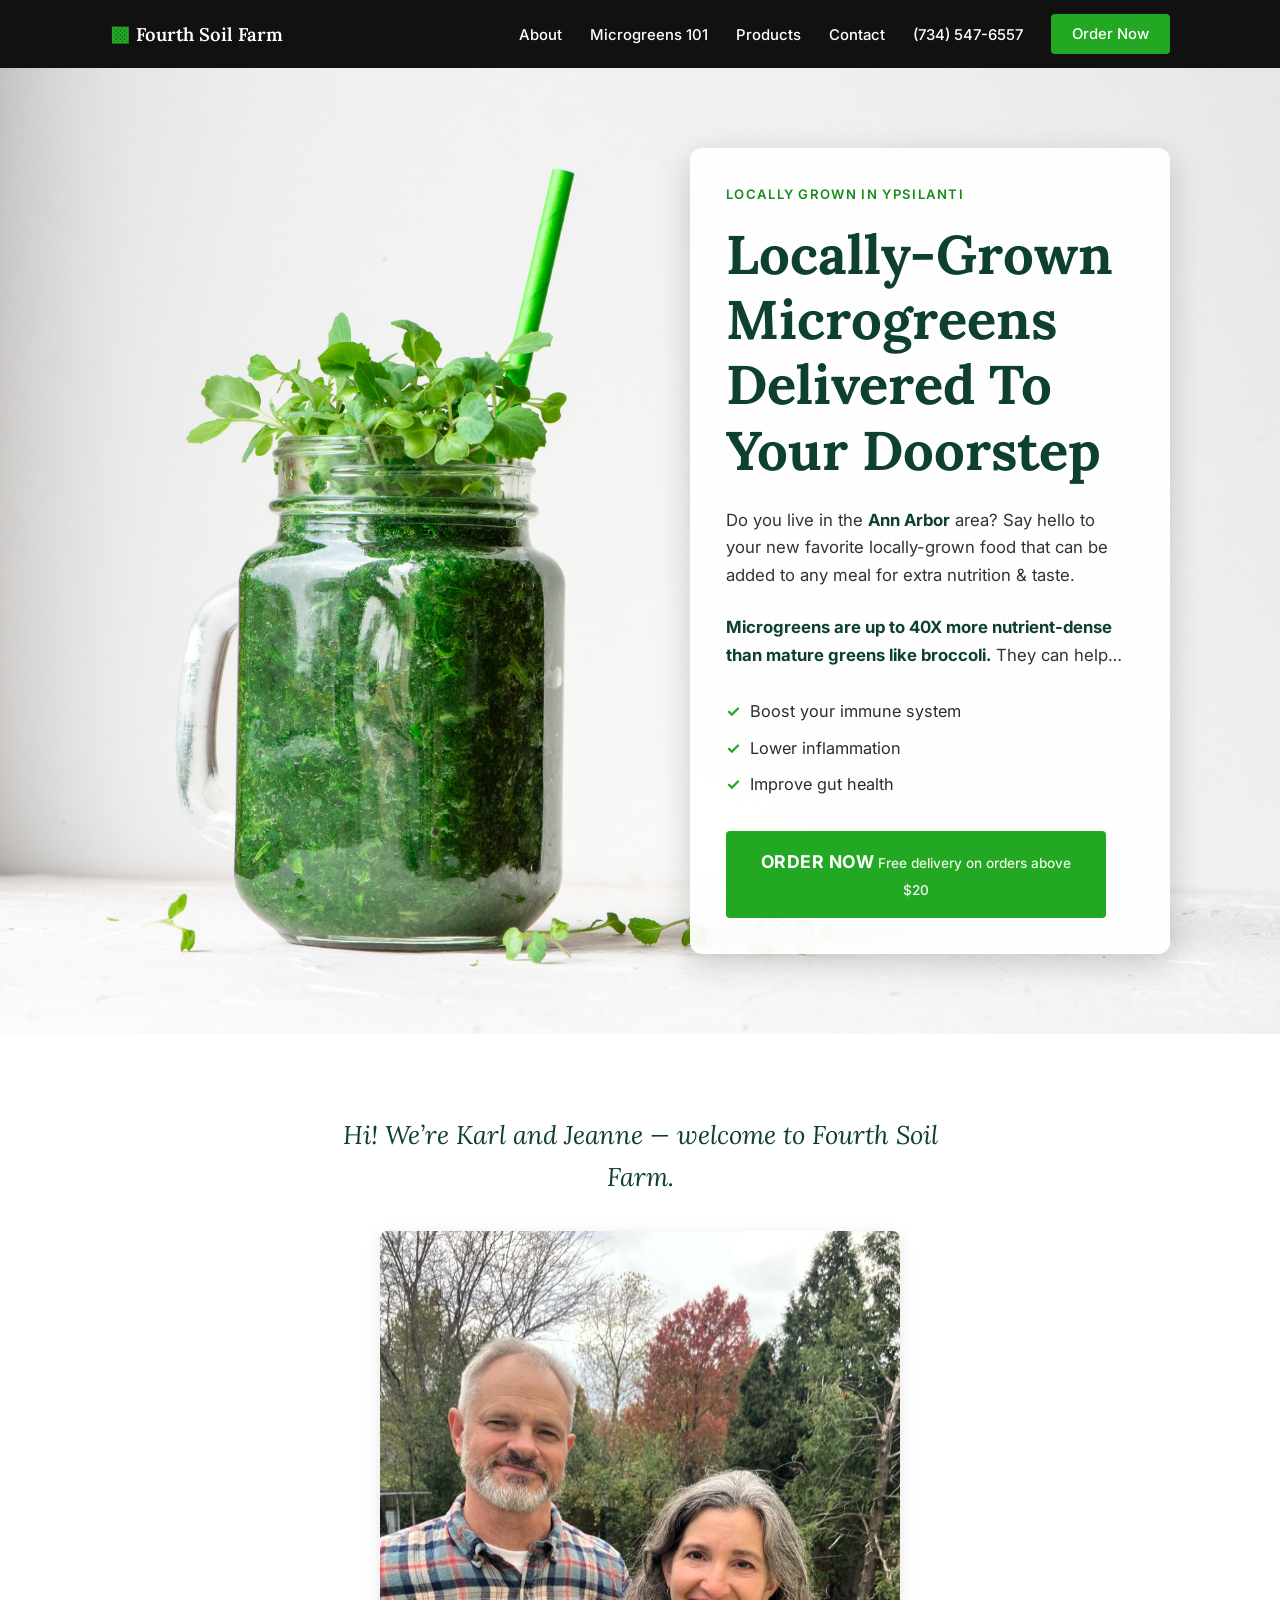
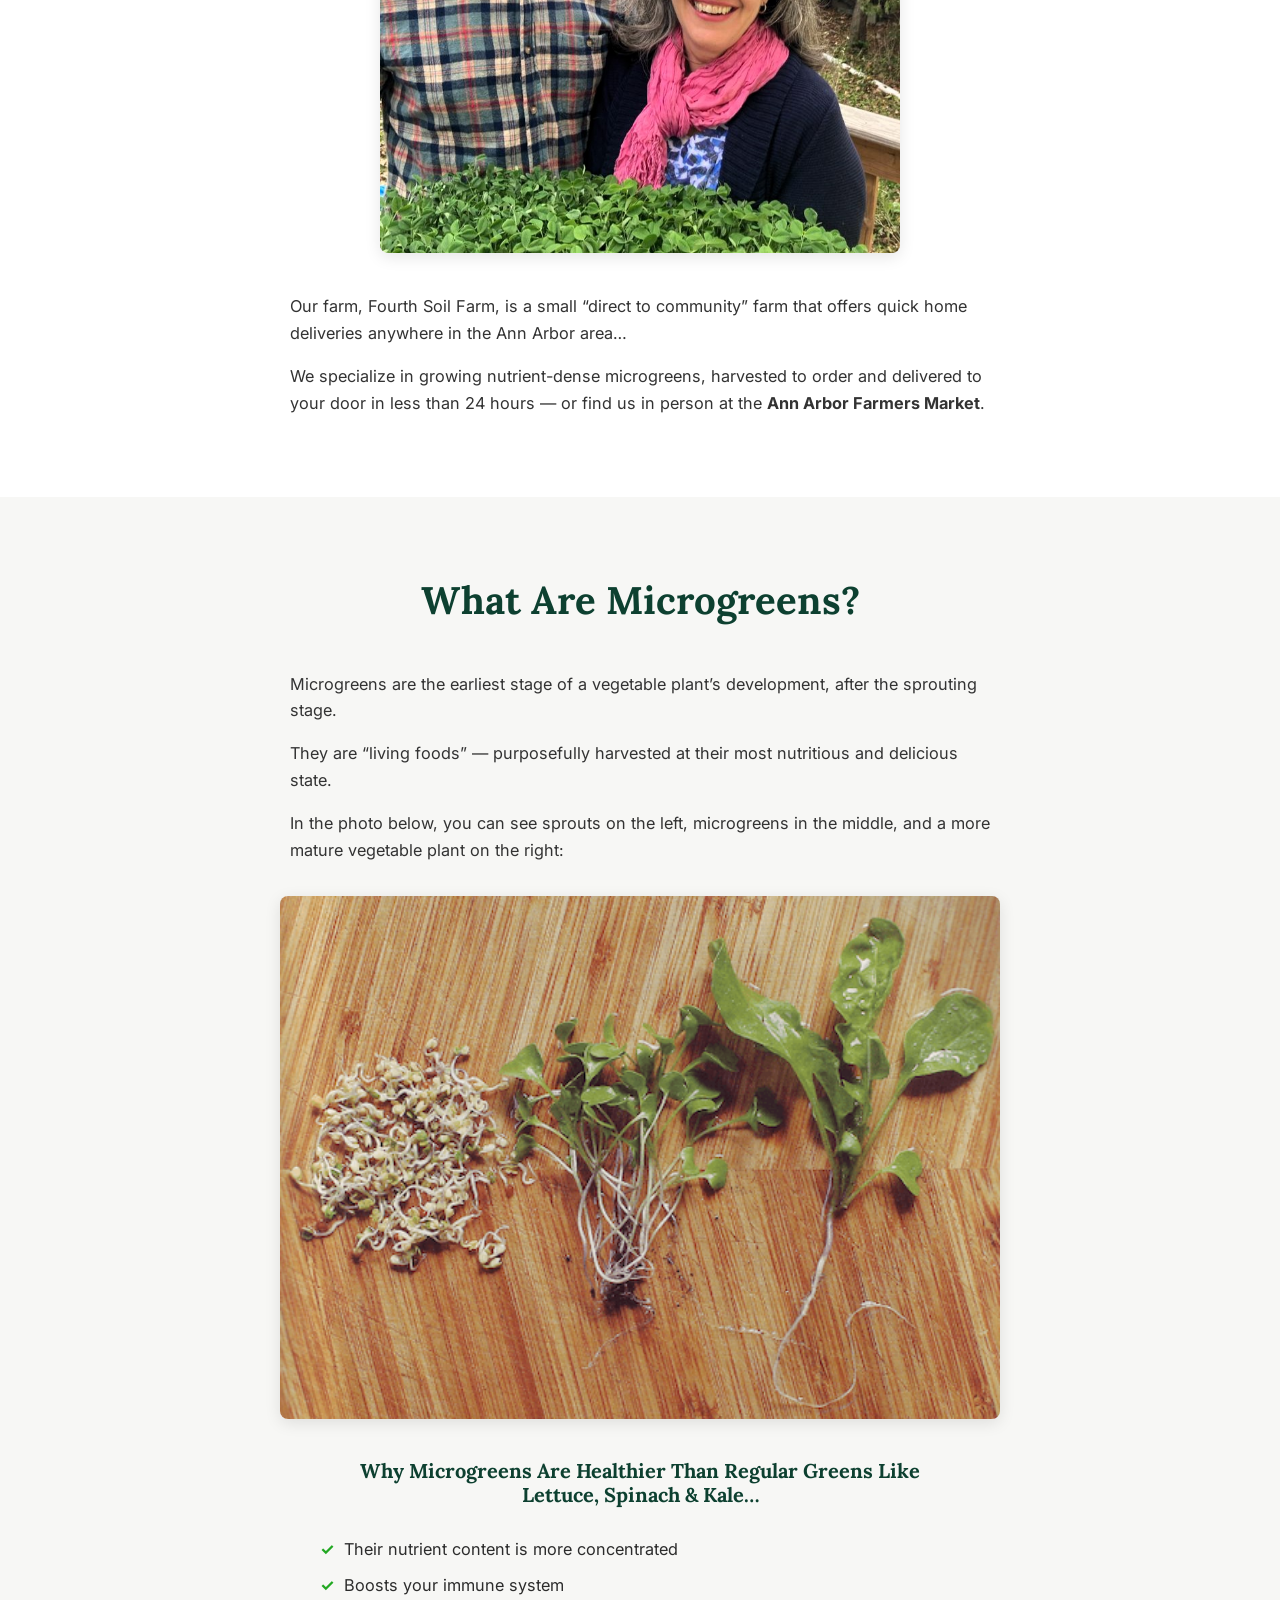
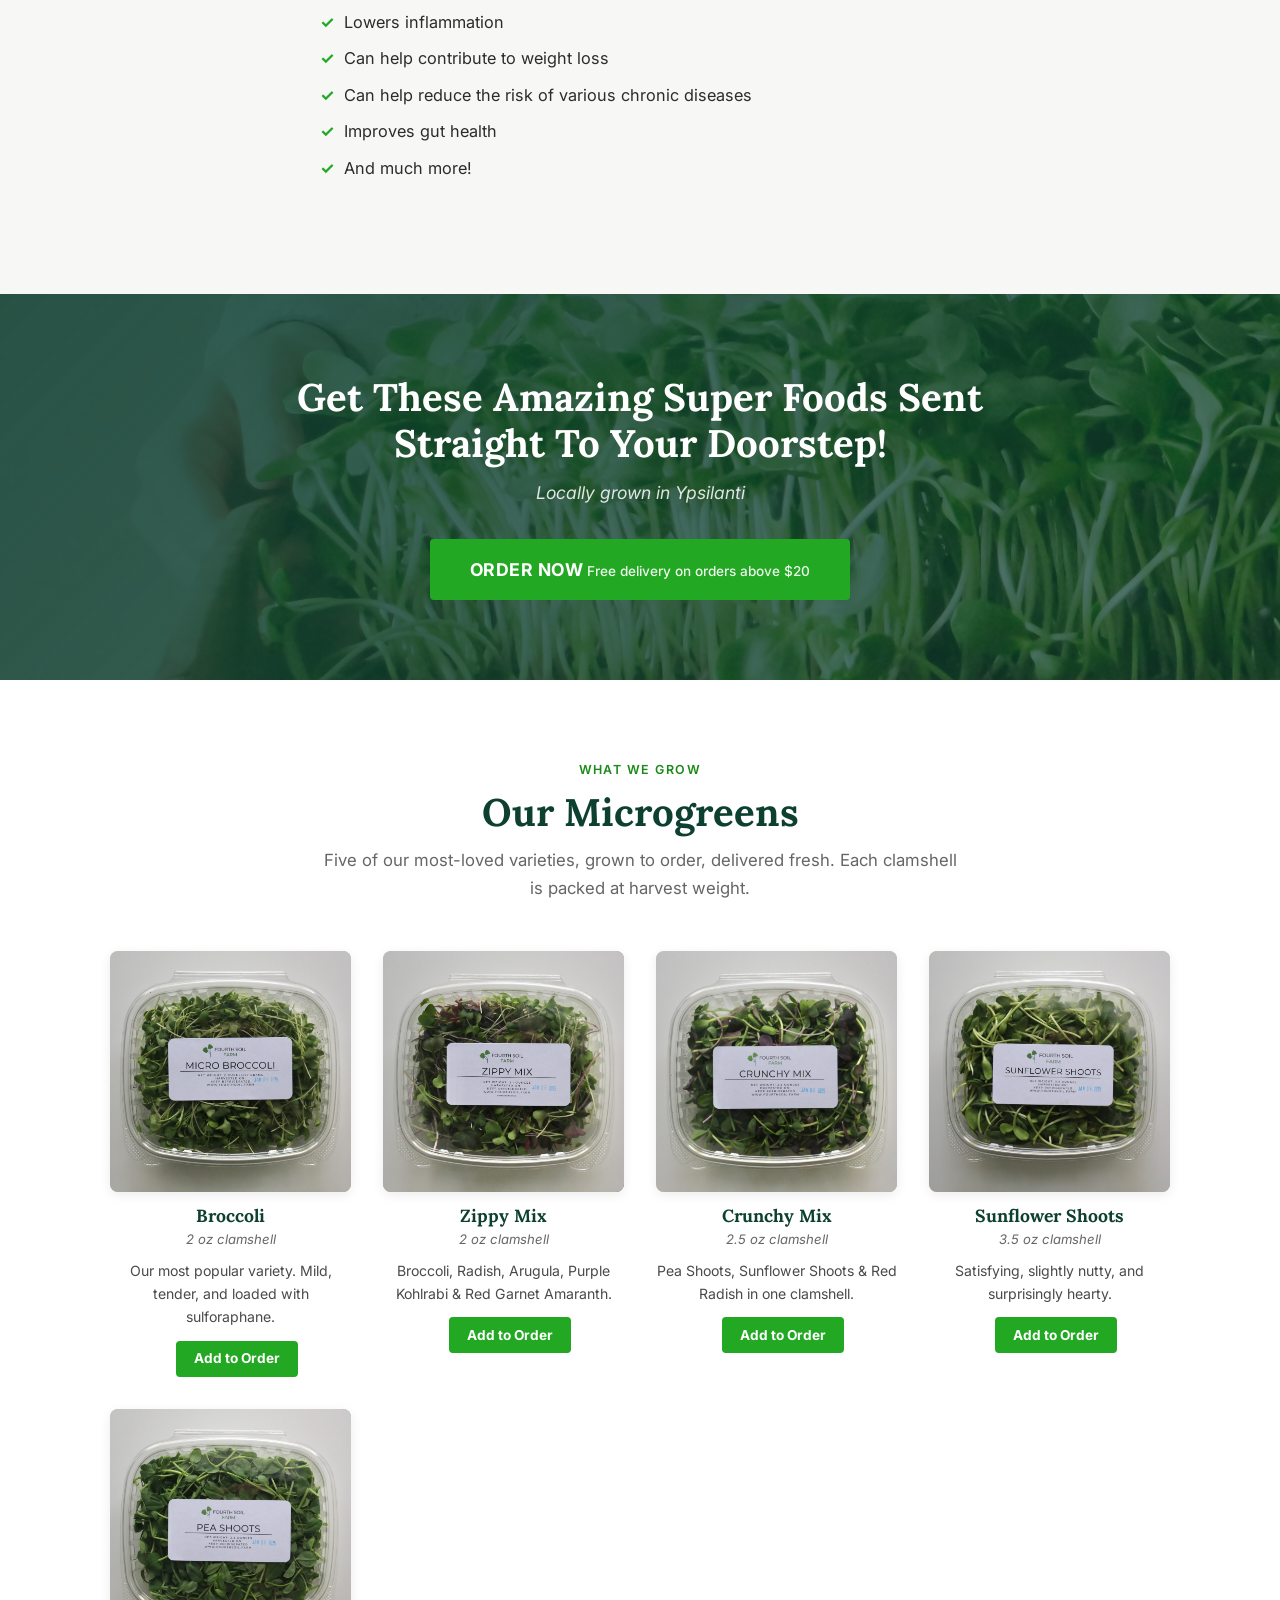
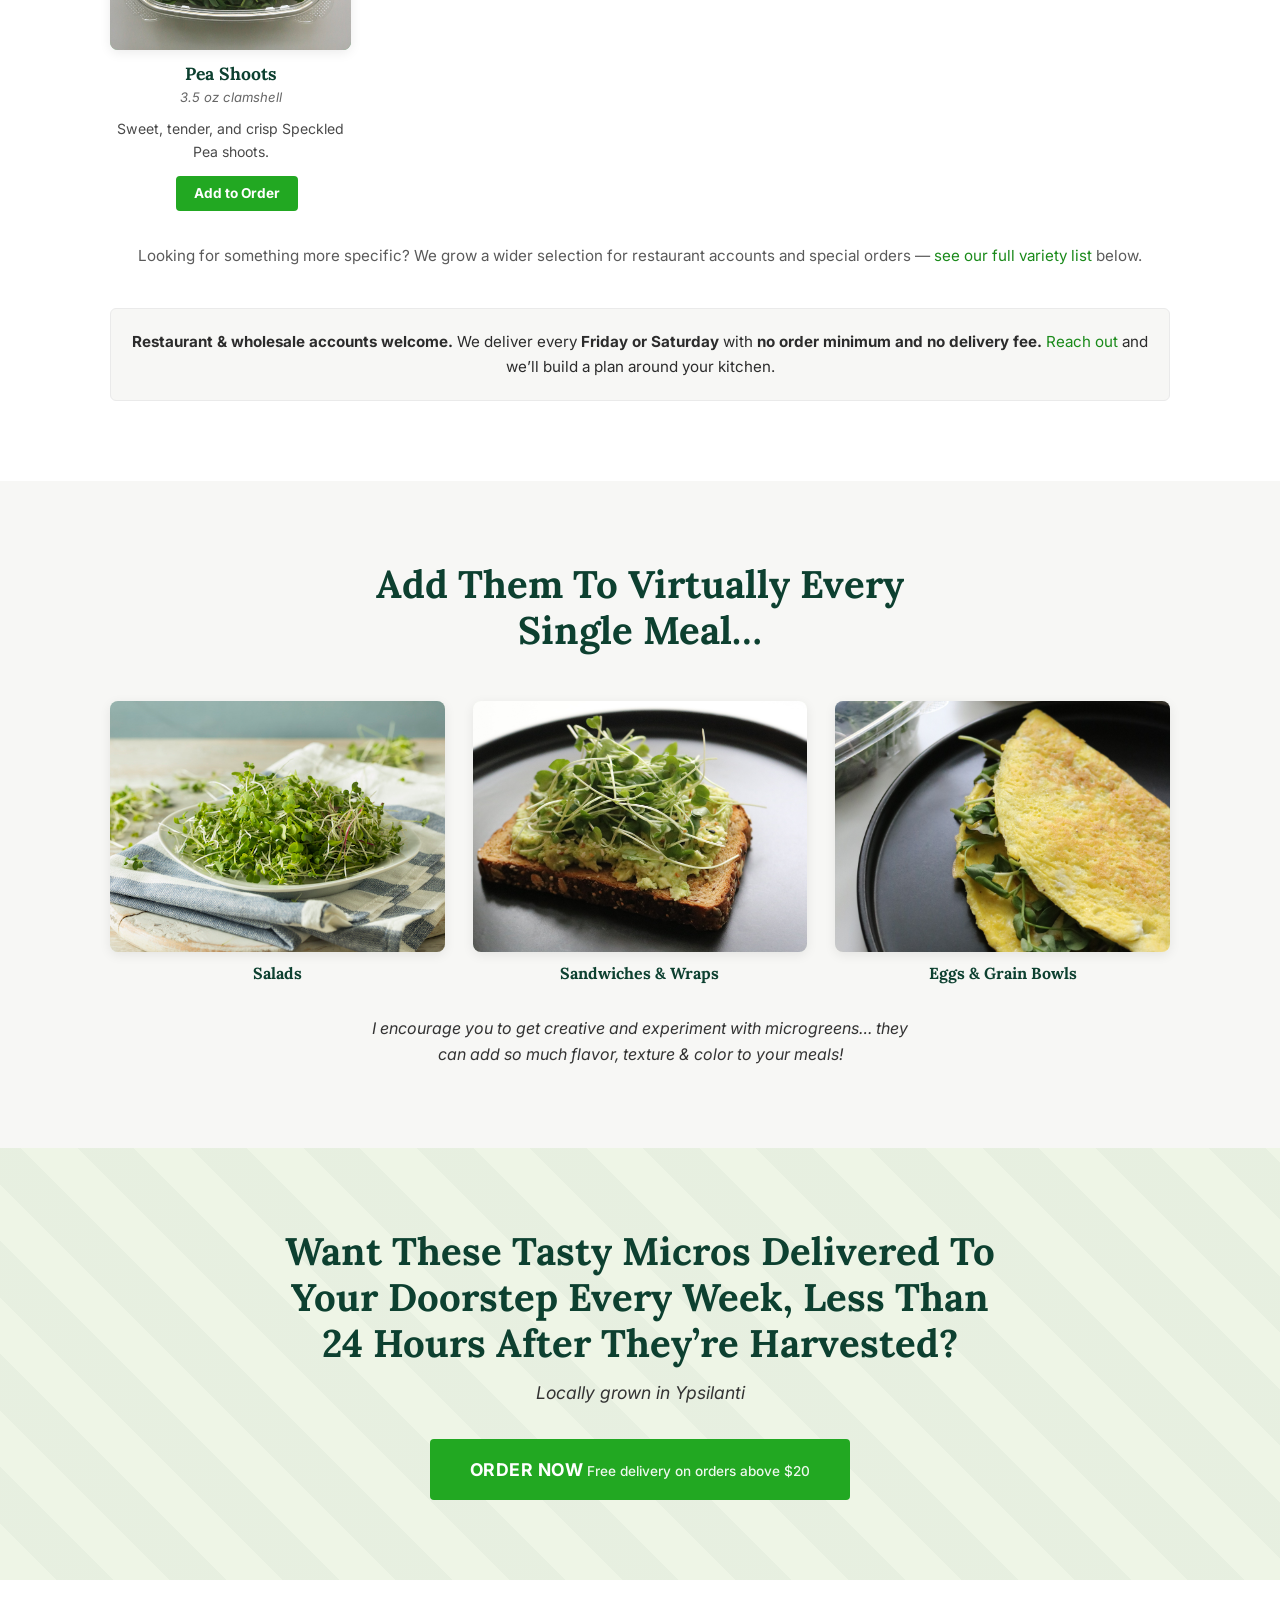
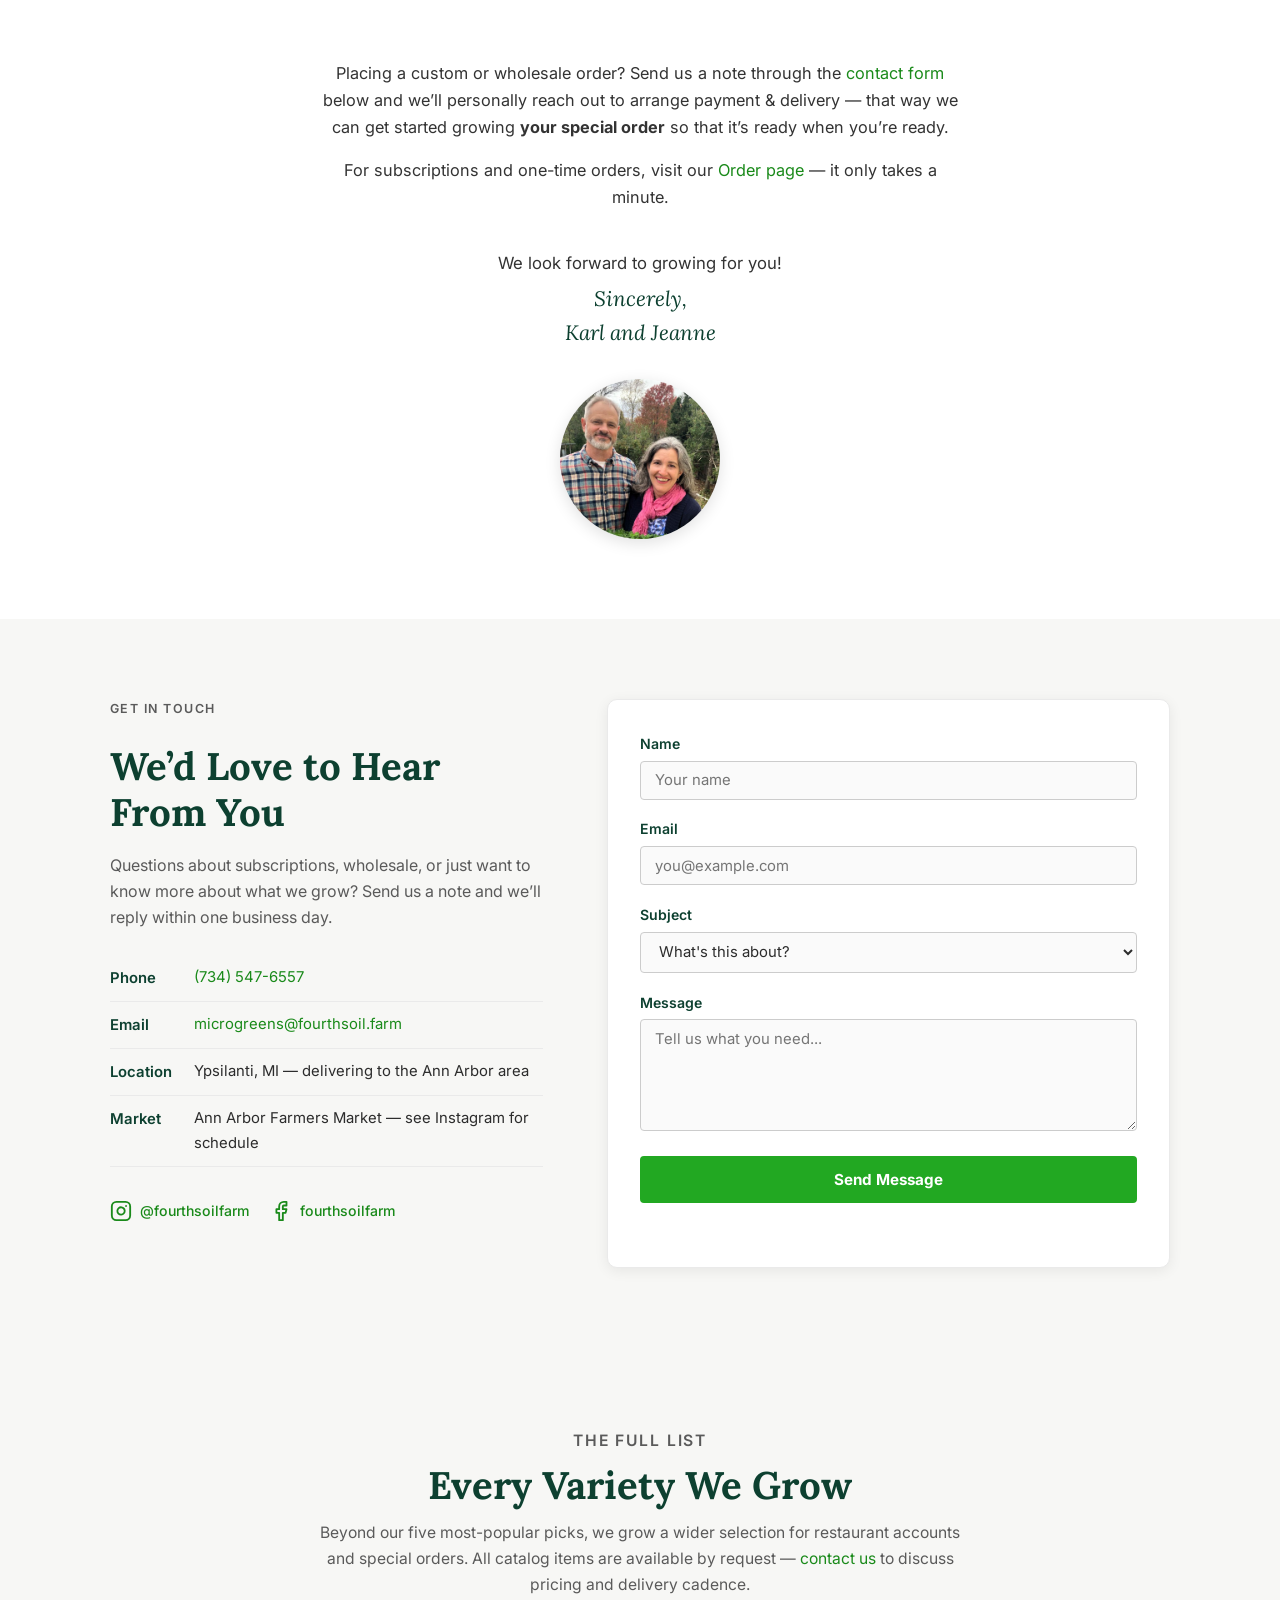
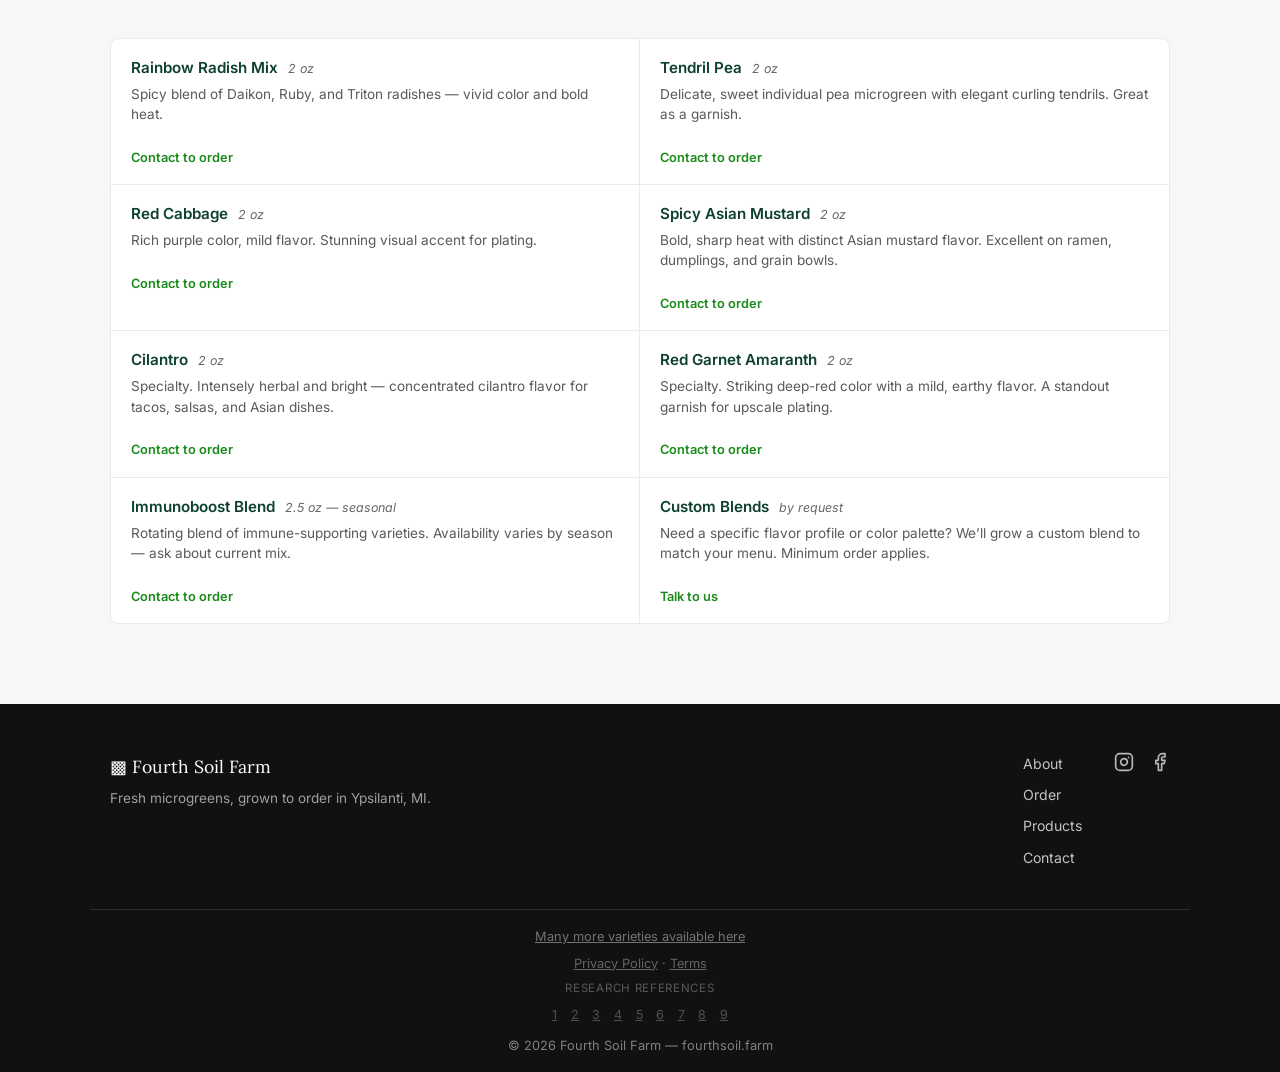
==== commit 5a3b26e7: "Add delivery fee for small orders, success page, and site updates Charges a $5 delivery fee (server-" ====
--- a/index.html
+++ b/index.html
@@ -27,7 +27,7 @@
         <li><a href="#what-are-microgreens">Microgreens 101</a></li>
         <li><a href="#products">Products</a></li>
         <li><a href="#contact">Contact</a></li>
-        <li><a href="tel:7342213971">(734) 221-3971</a></li>
+        <li><a href="tel:7345476557">(734) 547-6557</a></li>
         <li><a href="order.html" class="btn btn-nav">Order Now</a></li>
       </ul>
     </nav>
@@ -351,7 +351,7 @@
           <ul class="contact-details">
             <li>
               <span class="contact-label">Phone</span>
-              <a href="tel:7342213971">(734) 221-3971</a>
+              <a href="tel:7345476557">(734) 547-6557</a>
             </li>
             <li>
               <span class="contact-label">Email</span>
@@ -537,10 +537,25 @@
       <p class="footer-legal">
         <a href="privacy-policy.html">Privacy Policy</a> &middot; <a href="terms.html">Terms</a>
       </p>
+      <div class="footer-references">
+        <p class="footer-references-title">Research References</p>
+        <p class="footer-references-list">
+          <a href="https://pubs.acs.org/doi/full/10.1021/jf300459b" target="_blank" rel="noopener" aria-label="Research reference 1" title="pubs.acs.org">1</a>
+          <a href="https://www.ncbi.nlm.nih.gov/pmc/articles/PMC5362588/" target="_blank" rel="noopener" aria-label="Research reference 2" title="ncbi.nlm.nih.gov">2</a>
+          <a href="https://www.ncbi.nlm.nih.gov/pmc/articles/PMC3915300/" target="_blank" rel="noopener" aria-label="Research reference 3" title="ncbi.nlm.nih.gov">3</a>
+          <a href="https://pubmed.ncbi.nlm.nih.gov/27933986/" target="_blank" rel="noopener" aria-label="Research reference 4" title="pubmed.ncbi.nlm.nih.gov">4</a>
+          <a href="https://www.ncbi.nlm.nih.gov/pmc/articles/PMC3651847/" target="_blank" rel="noopener" aria-label="Research reference 5" title="ncbi.nlm.nih.gov">5</a>
+          <a href="https://www.ncbi.nlm.nih.gov/pmc/articles/PMC4997428/" target="_blank" rel="noopener" aria-label="Research reference 6" title="ncbi.nlm.nih.gov">6</a>
+          <a href="https://pubmed.ncbi.nlm.nih.gov/12081821/" target="_blank" rel="noopener" aria-label="Research reference 7" title="pubmed.ncbi.nlm.nih.gov">7</a>
+          <a href="https://pubmed.ncbi.nlm.nih.gov/8760864/" target="_blank" rel="noopener" aria-label="Research reference 8" title="pubmed.ncbi.nlm.nih.gov">8</a>
+          <a href="https://pubmed.ncbi.nlm.nih.gov/23902242/" target="_blank" rel="noopener" aria-label="Research reference 9" title="pubmed.ncbi.nlm.nih.gov">9</a>
+        </p>
+      </div>
       <p>&copy; <span id="year"></span> Fourth Soil Farm &mdash; fourthsoil.farm</p>
     </div>
   </footer>
 
   <script src="main.js"></script>
+  <script src="https://widgets.leadconnectorhq.com/loader.js" data-resources-url="https://widgets.leadconnectorhq.com/chat-widget/loader.js" data-widget-id="6a64b98fb92307bb1e64f4b1" data-source="WEB_USER"></script>
 </body>
 </html>
--- a/styles.css
+++ b/styles.css
@@ -786,6 +786,16 @@
   color: #0d4030;
 }
 
+.order-fee-note {
+  font-size: 0.82rem;
+  color: #8a6d3b;
+  background: #fdf6e8;
+  border: 1px solid #eddfb8;
+  border-radius: 6px;
+  padding: 0.6rem 0.9rem;
+  margin: -0.75rem 0 1.5rem;
+}
+
 .upsell-card {
   background: #fff;
   border: 2px solid #22a822;
@@ -1064,6 +1074,64 @@
 .footer-bottom p { margin-bottom: 0.35rem; }
 .footer-bottom p:last-child { margin-bottom: 0; }
 .footer-legal { opacity: 0.85; }
+
+.footer-references { margin-bottom: 0.6rem; opacity: 0.65; }
+.footer-references-title {
+  font-size: 0.72rem;
+  text-transform: uppercase;
+  letter-spacing: 0.06em;
+  margin-bottom: 0.3rem;
+}
+.footer-references-list a {
+  color: rgba(255,255,255,0.75);
+  margin: 0 0.3rem;
+  font-size: 0.78rem;
+  text-decoration: underline;
+}
+.footer-references-list a:hover { color: #22a822; }
+
+/* ---- Success Page ---- */
+.success { background: #ffffff; }
+.success-card {
+  max-width: 520px;
+  margin: 0 auto;
+  text-align: center;
+  background: #f7f7f5;
+  border: 2px solid #22a822;
+  border-radius: 12px;
+  padding: 3rem 2rem;
+}
+.success-icon {
+  width: 64px;
+  height: 64px;
+  margin: 0 auto 1.25rem;
+  background: #22a822;
+  color: #fff;
+  border-radius: 50%;
+  display: flex;
+  align-items: center;
+  justify-content: center;
+  font-size: 2rem;
+  font-weight: 700;
+}
+.success-card h1 { margin-bottom: 1rem; }
+.success-message {
+  font-size: 1.05rem;
+  color: #333333;
+  margin-bottom: 1.25rem;
+}
+.success-note {
+  font-size: 0.9rem;
+  color: #5a5a5a;
+  margin-bottom: 2rem;
+}
+.success-actions {
+  display: flex;
+  flex-wrap: wrap;
+  gap: 0.75rem;
+  justify-content: center;
+}
+.success-actions .btn { min-width: 180px; }
 
 /* ---- Legal Pages (Privacy / Terms) ---- */
 .legal-content {
@@ -1129,7 +1197,14 @@
 
   /* Hero */
   .hero-split { padding: 3rem 0; min-height: 0; }
-  .hero-content { margin: 0 auto; max-width: 100%; padding: 1.75rem; }
+  .hero-content {
+    margin: 0 auto;
+    max-width: 100%;
+    padding: 1.75rem;
+    background: rgba(255,255,255,0.55);
+    backdrop-filter: blur(6px);
+    -webkit-backdrop-filter: blur(6px);
+  }
 
   /* Contact */
   .contact-grid { grid-template-columns: 1fr; gap: 2.5rem; }
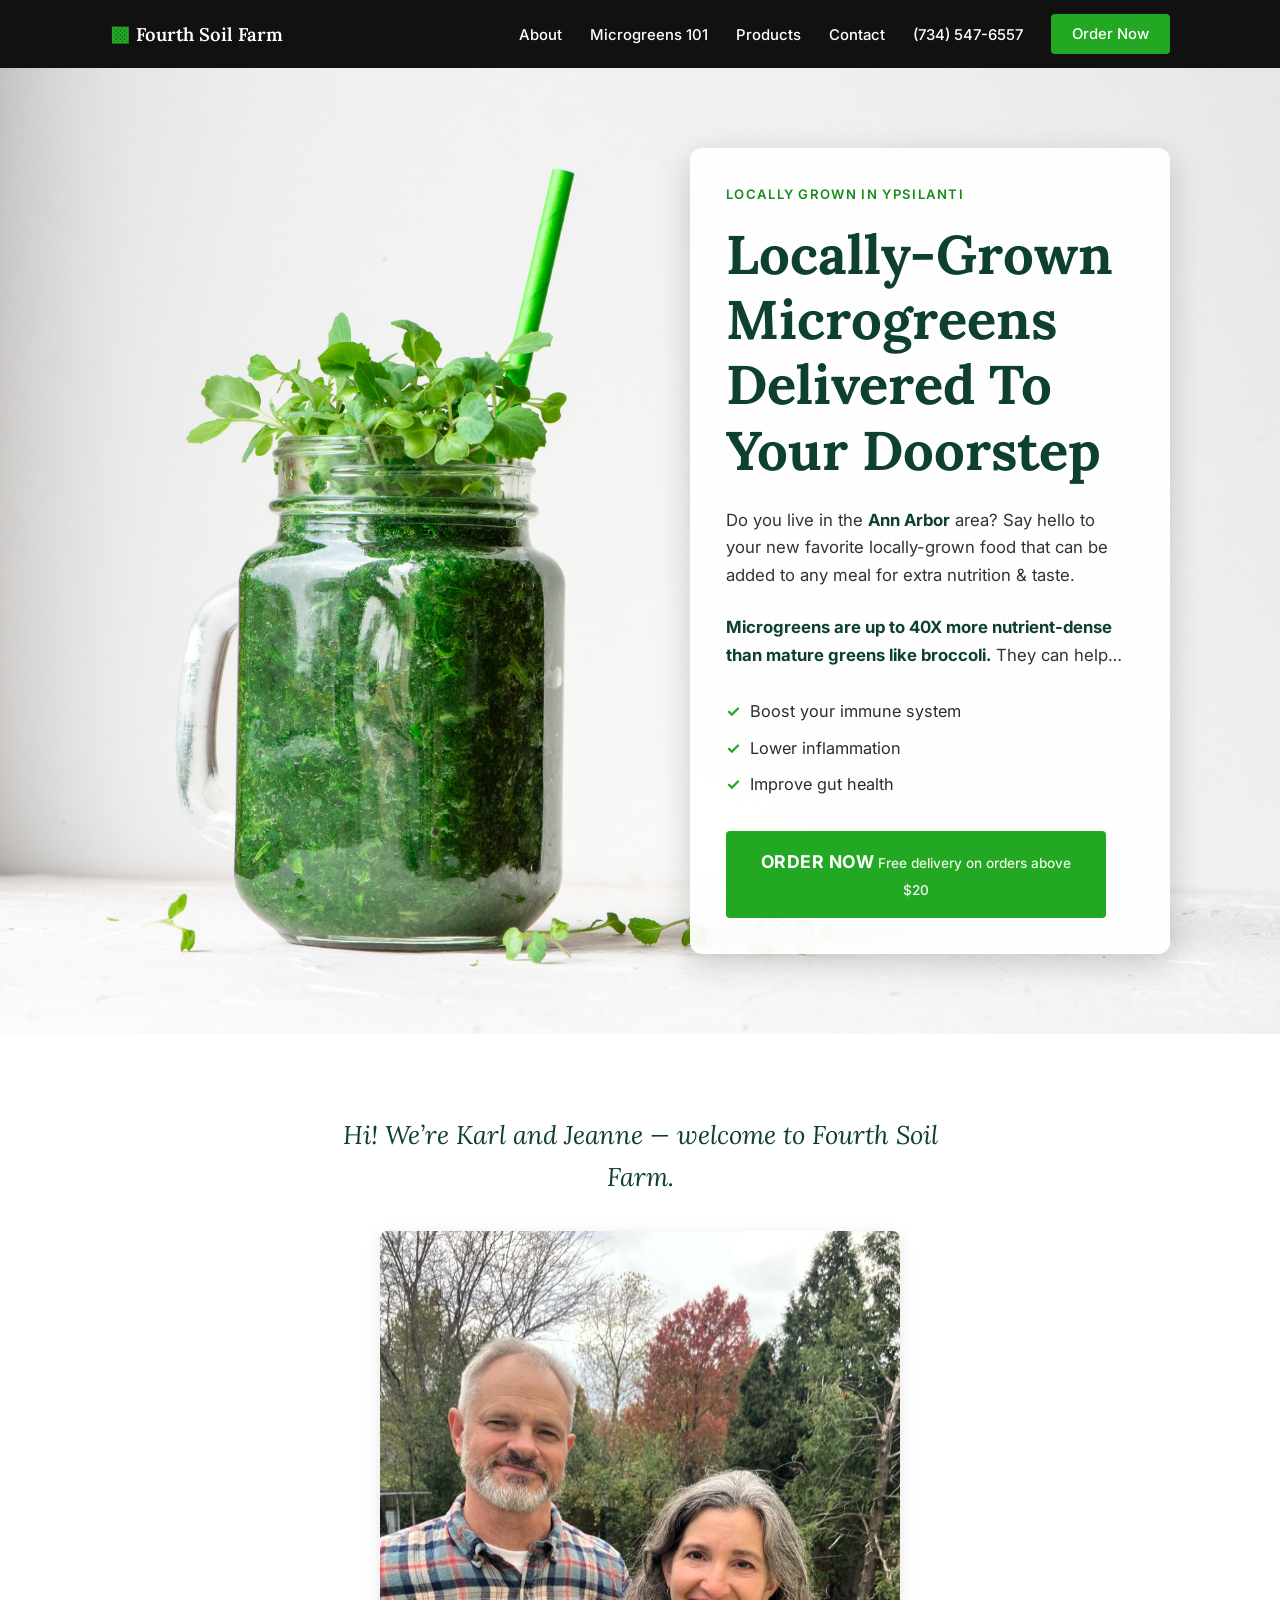
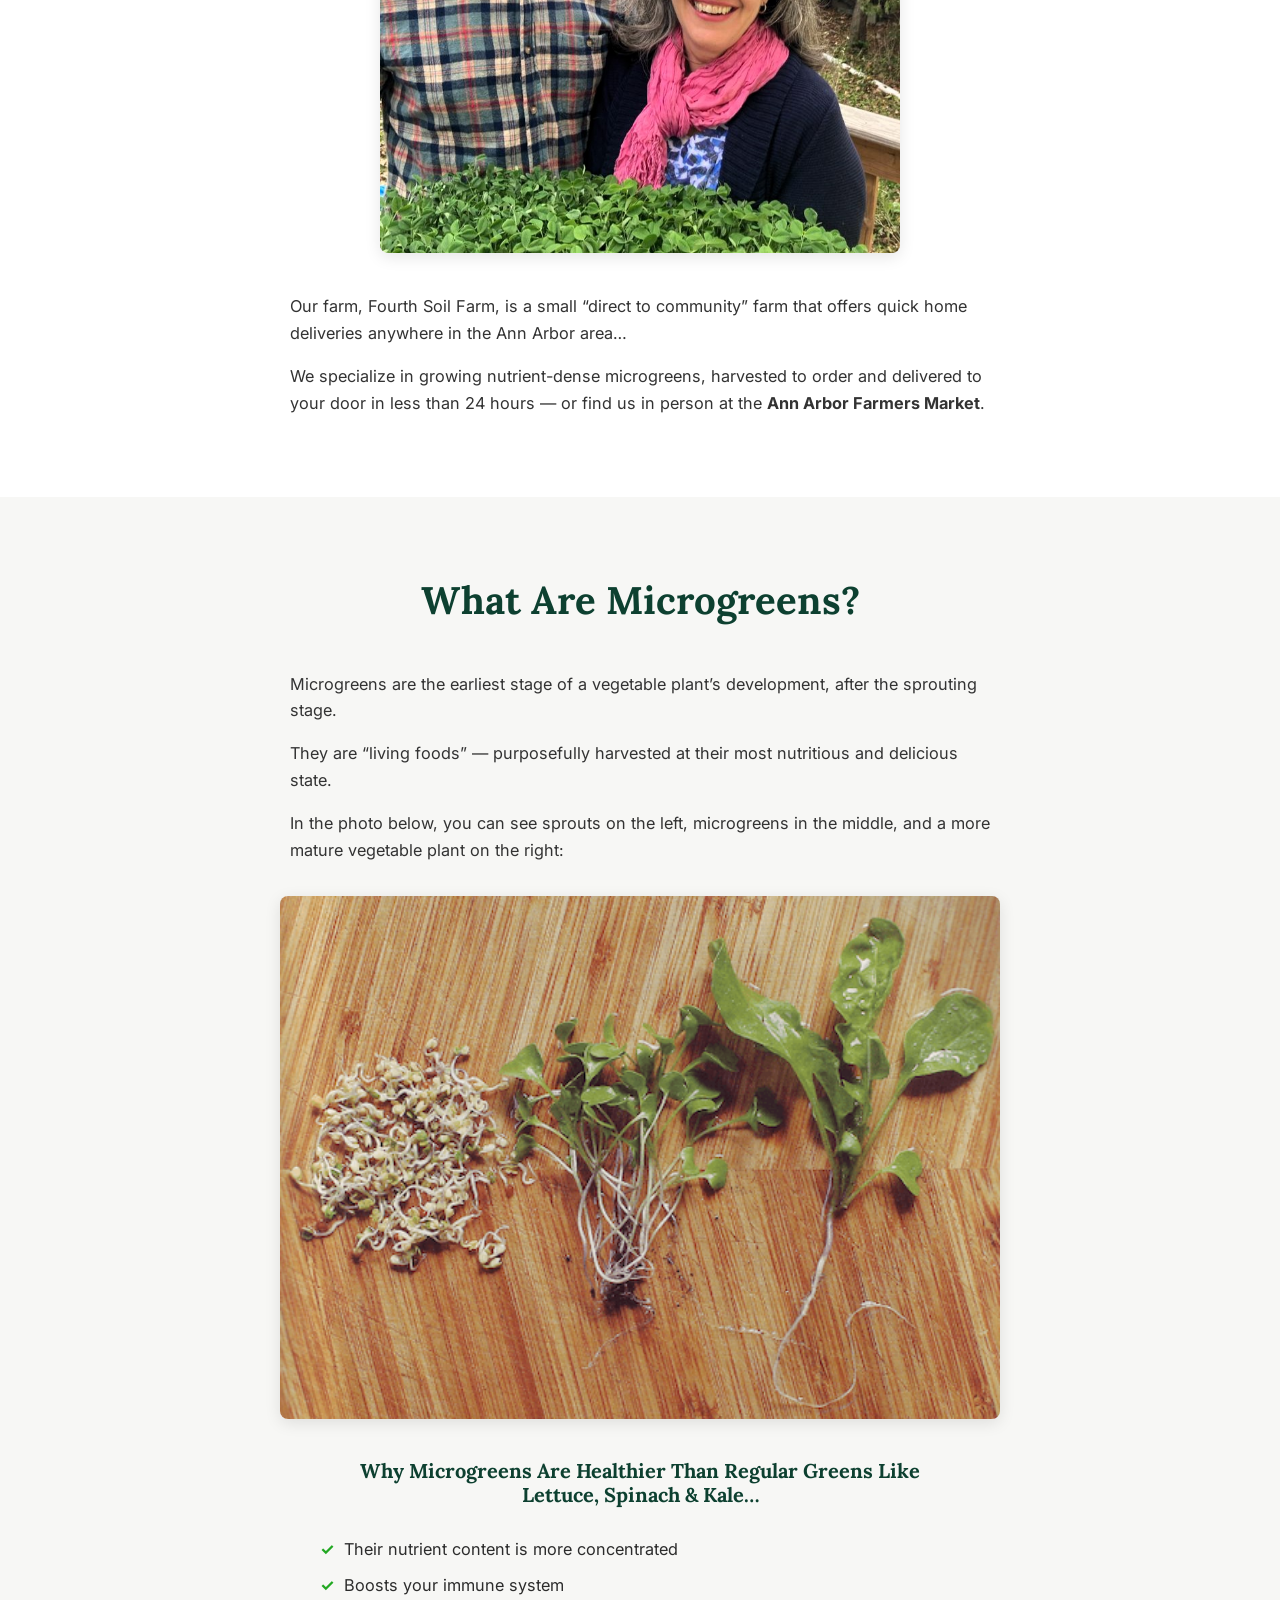
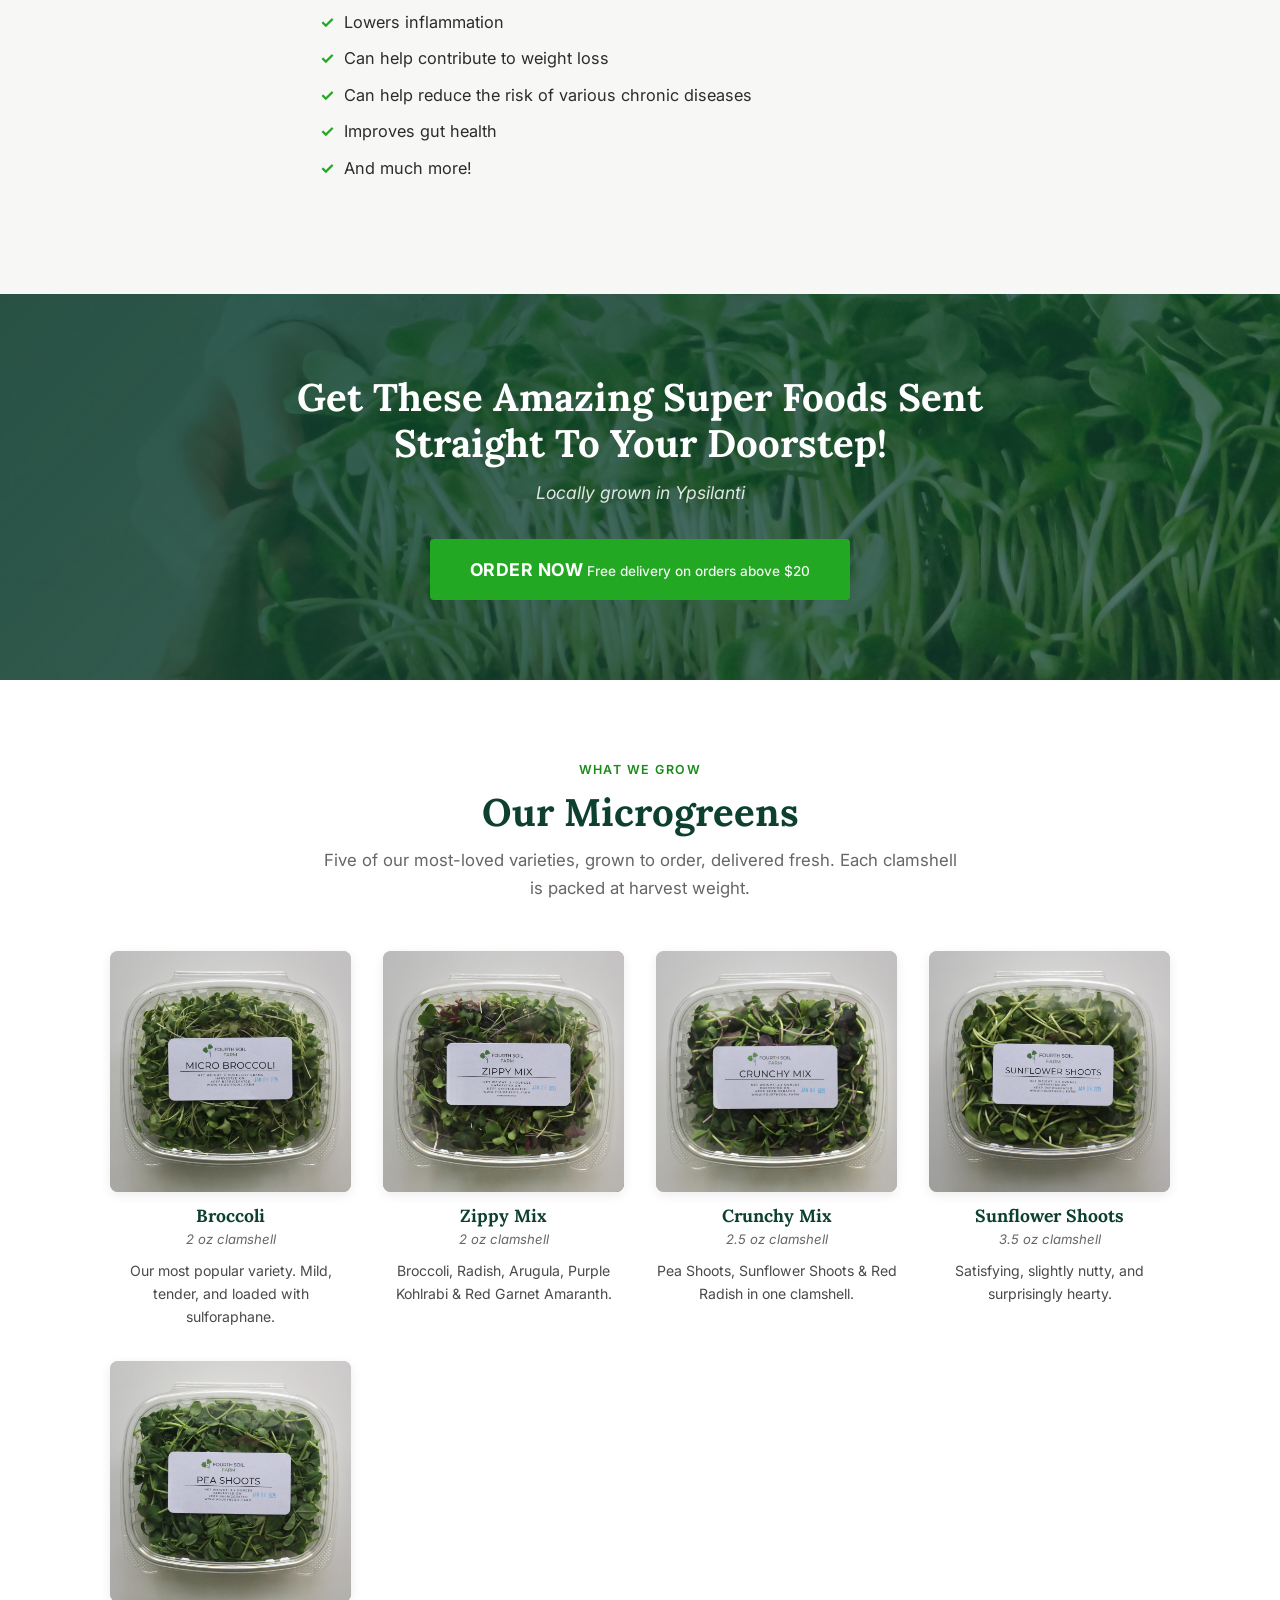
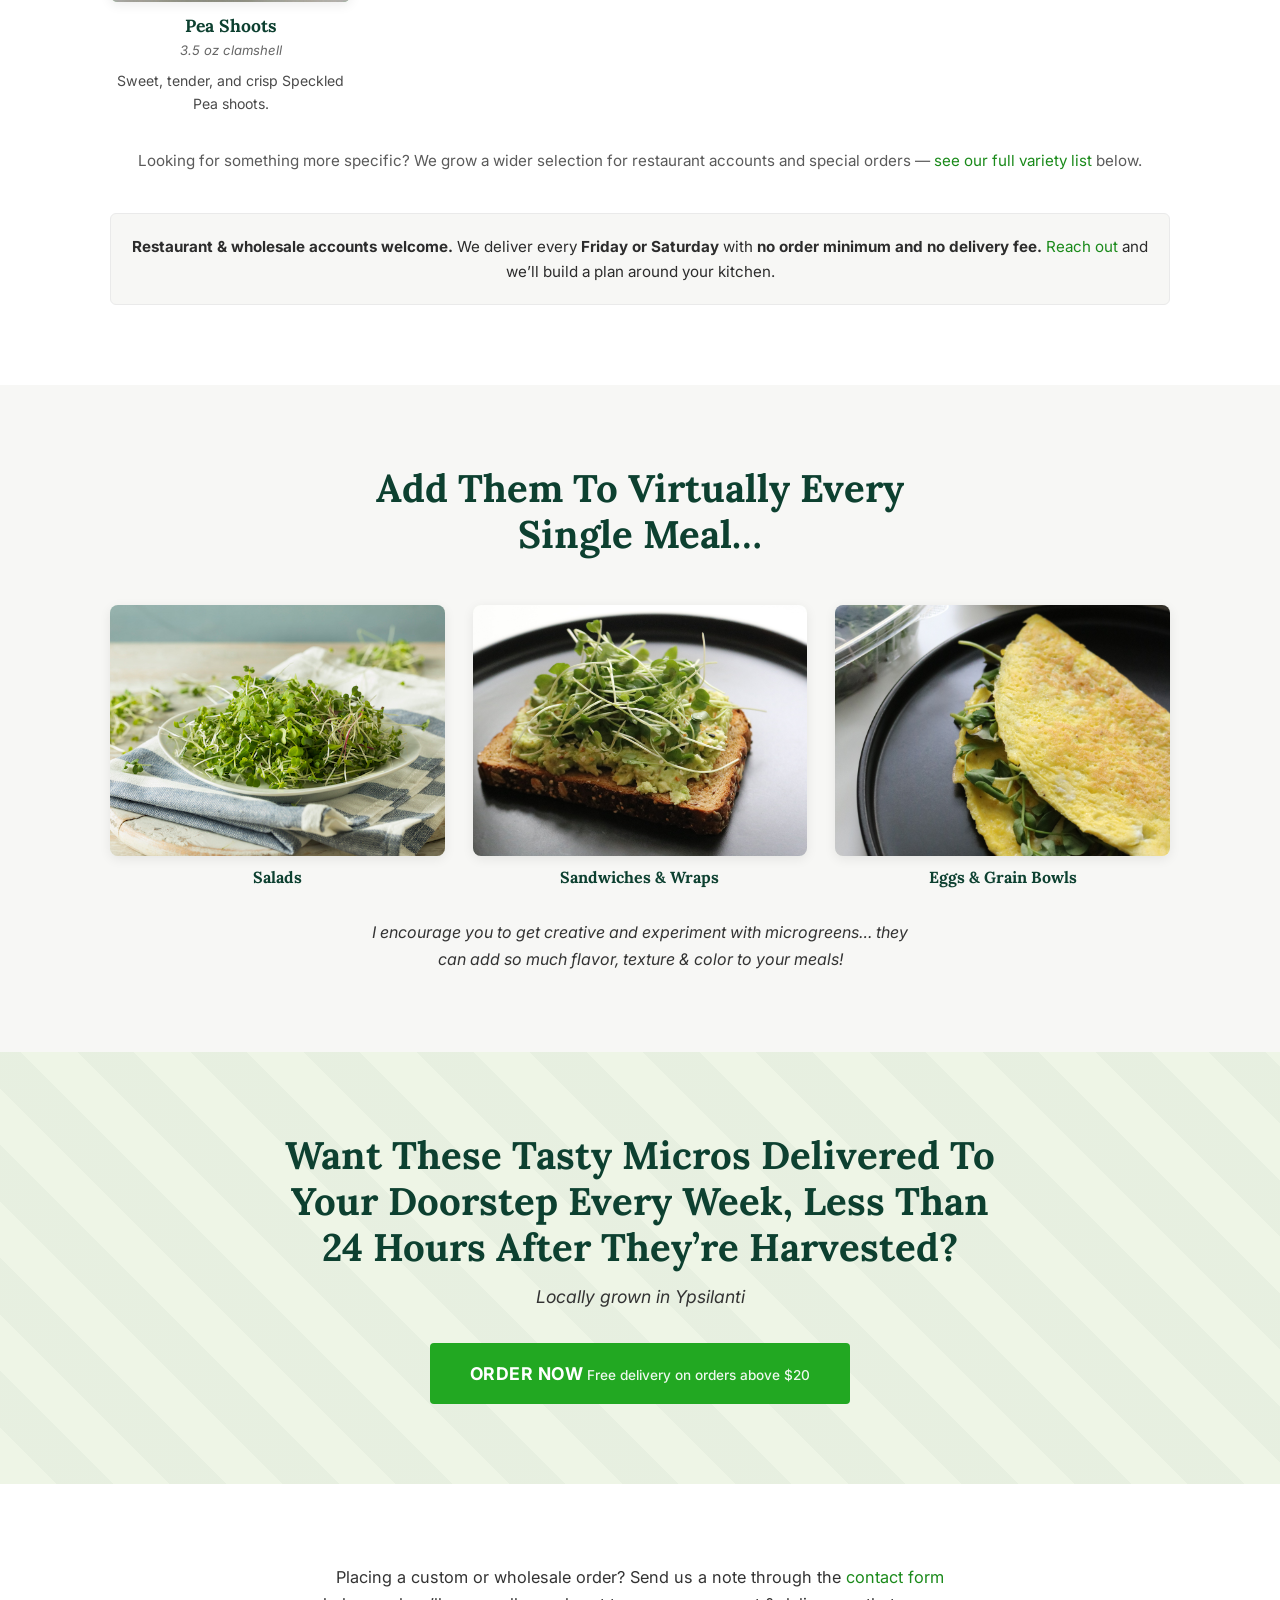
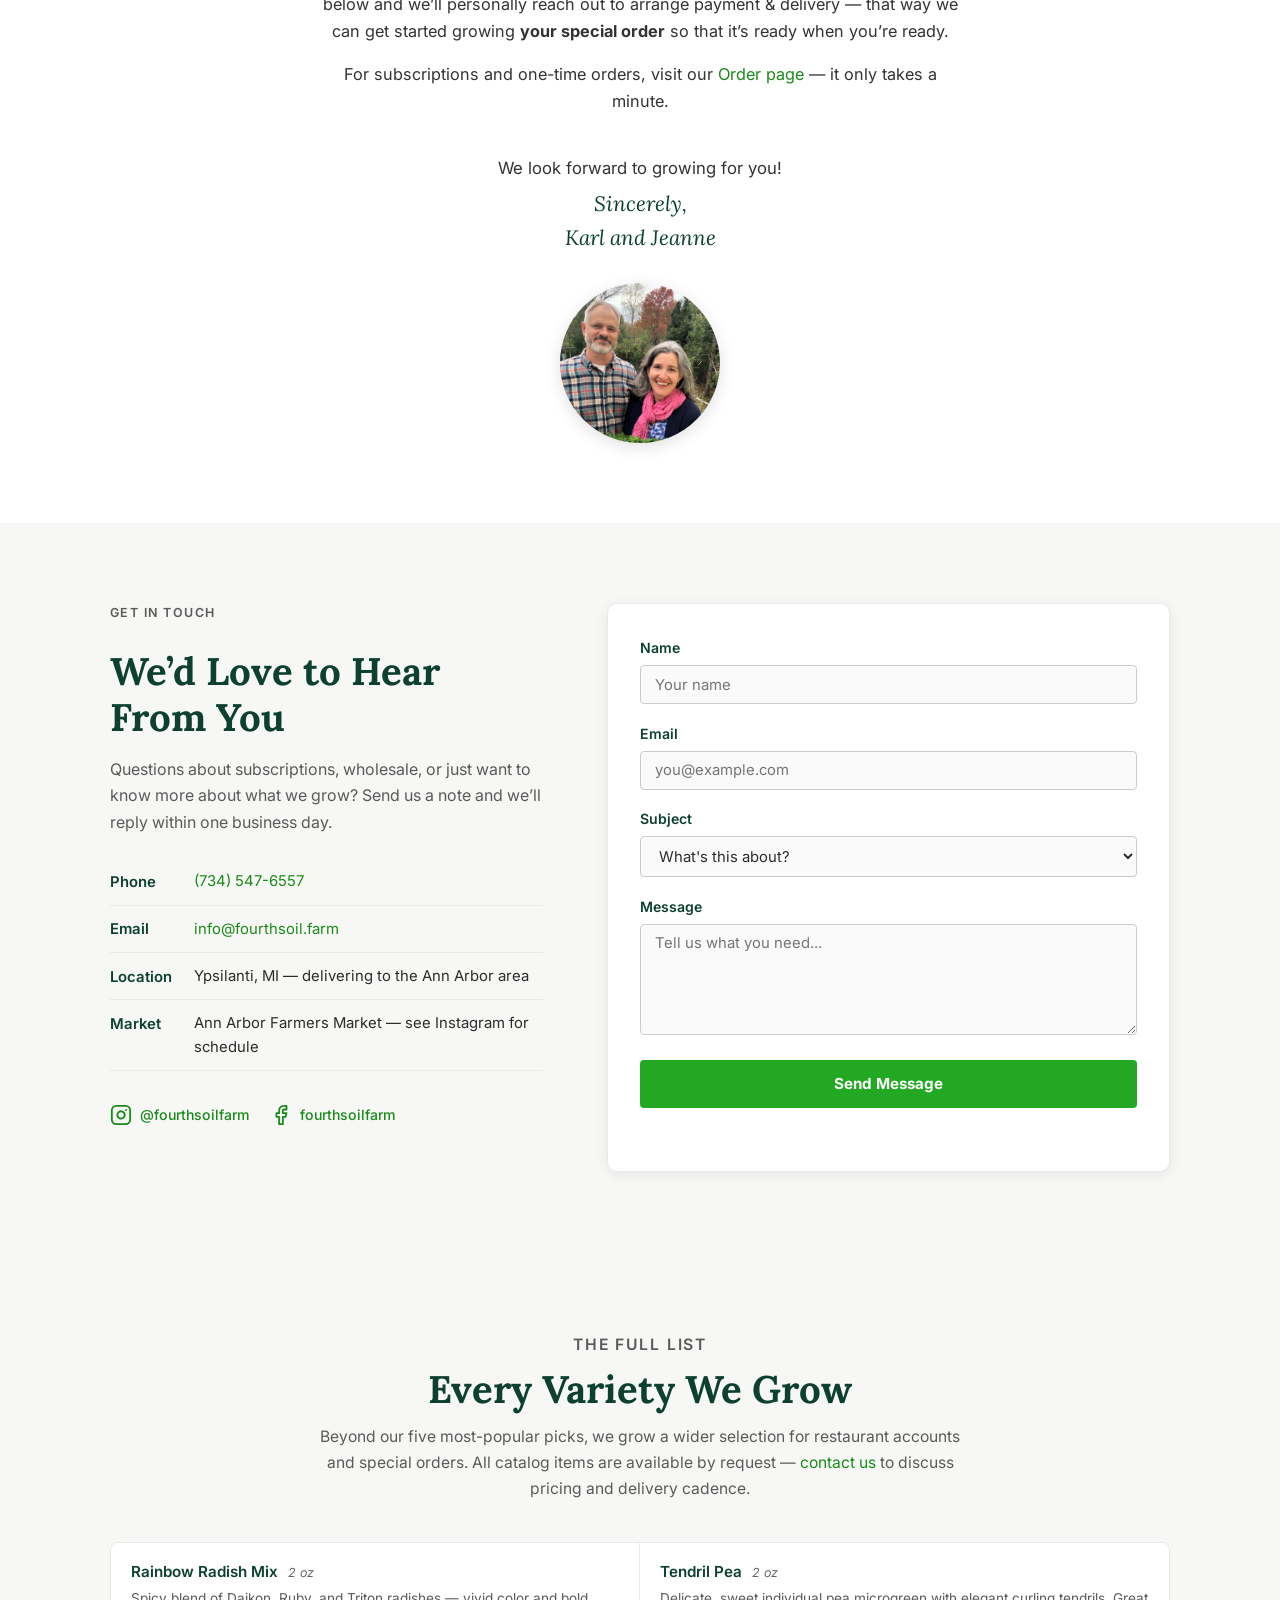
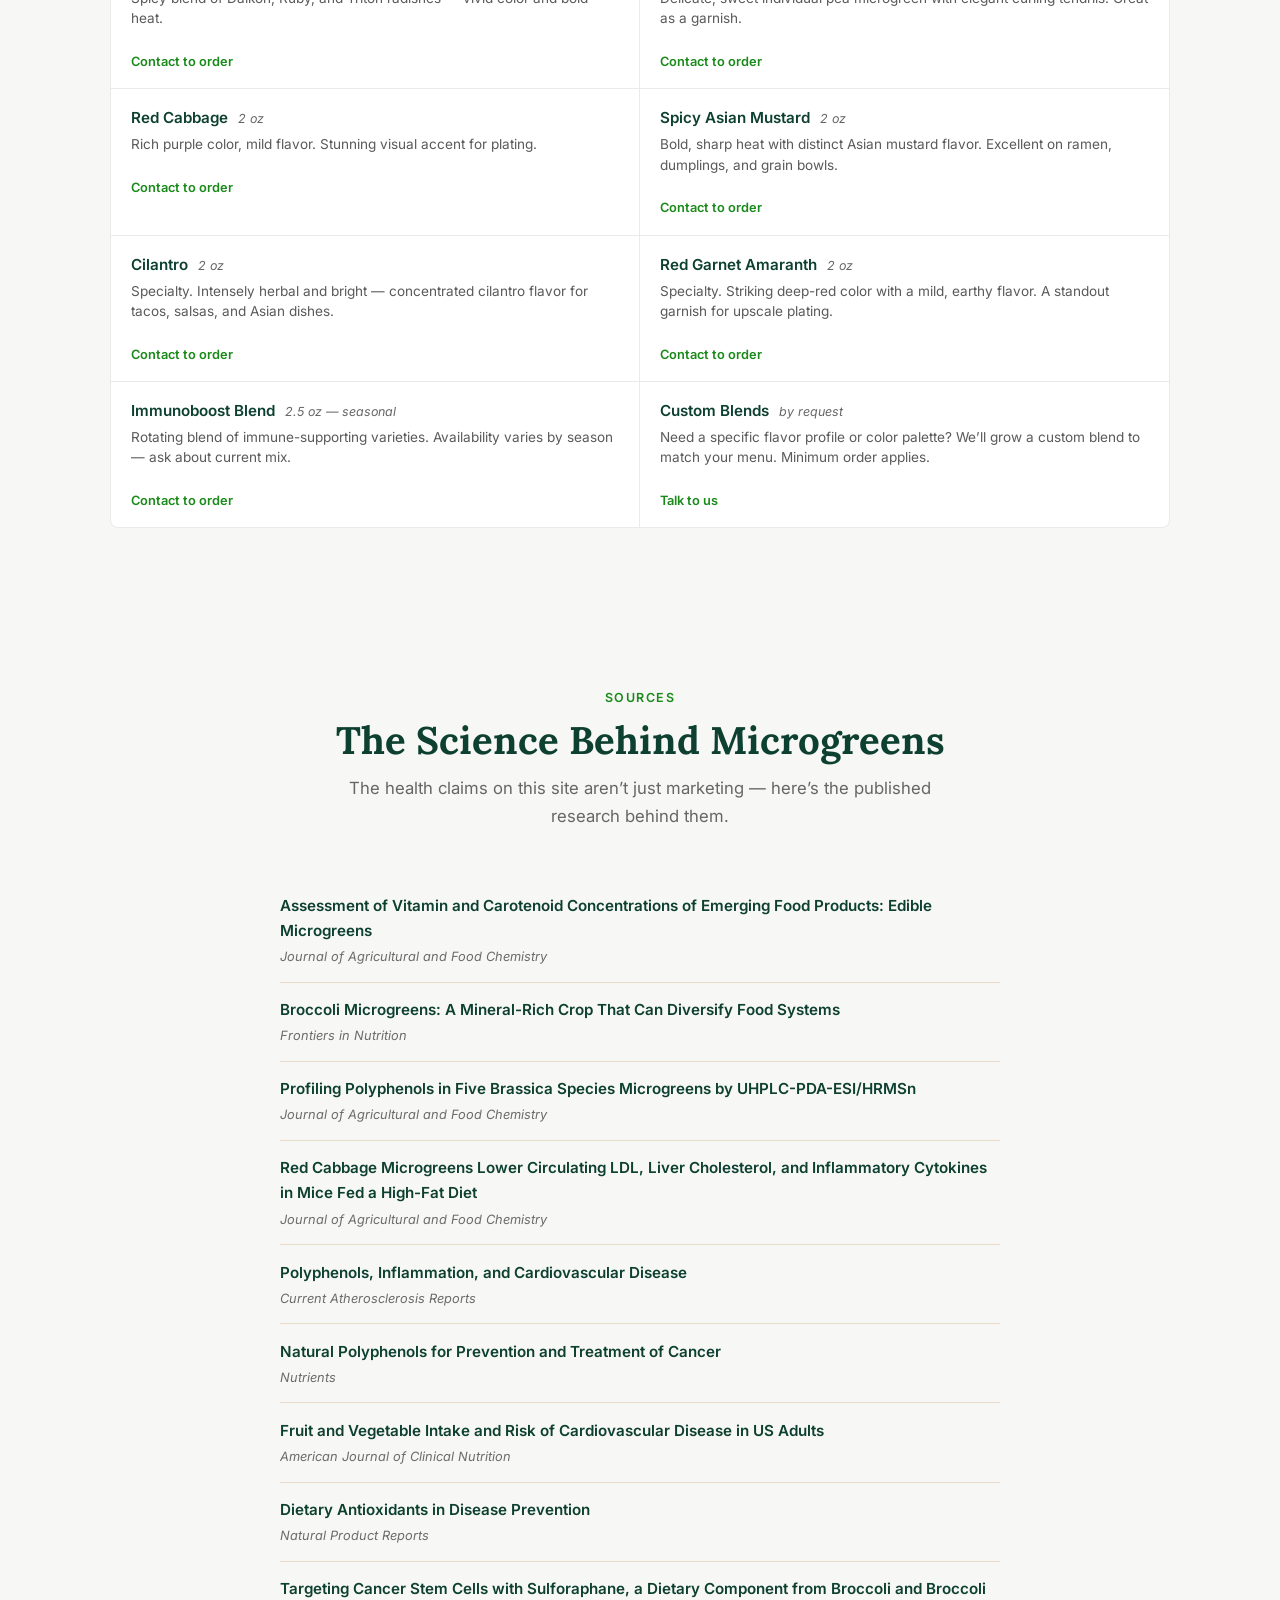
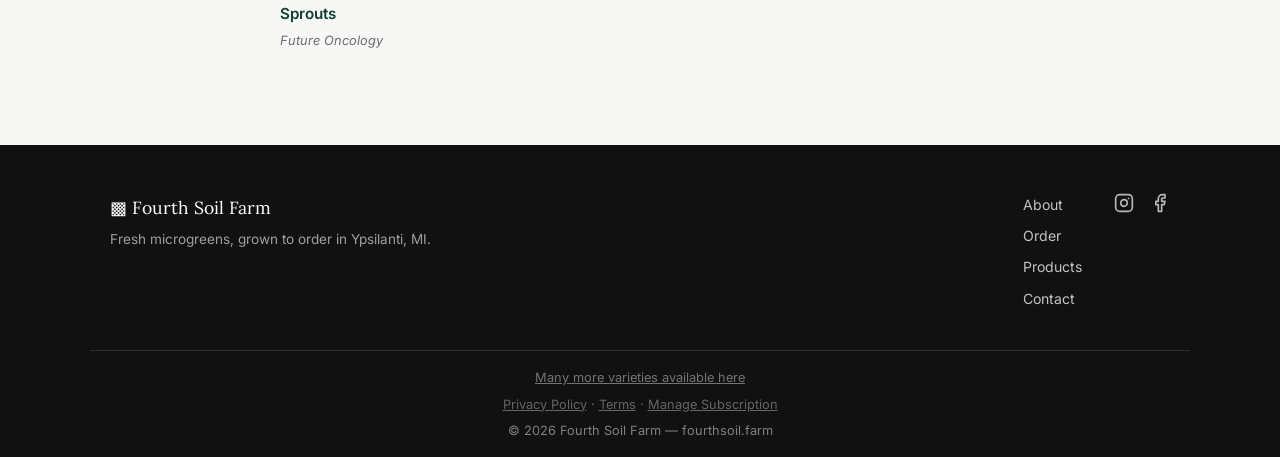
==== commit 0c374925: "Swap Tendril Pea for Arugula, add subscription portal link and references section Replaces the conta" ====
--- a/index.html
+++ b/index.html
@@ -168,10 +168,6 @@
             <h3>Broccoli</h3>
             <p class="product-photo-weight">2 oz clamshell</p>
             <p class="product-photo-desc">Our most popular variety. Mild, tender, and loaded with sulforaphane.</p>
-            <div class="product-photo-footer">
-              <span class="product-price"><!-- YOUR_PRICE_HERE --></span>
-              <a href="YOUR_STRIPE_LINK_HERE" class="btn btn-small">Add to Order</a>
-            </div>
           </div>
 
           <div class="product-photo-card">
@@ -181,10 +177,6 @@
             <h3>Zippy Mix</h3>
             <p class="product-photo-weight">2 oz clamshell</p>
             <p class="product-photo-desc">Broccoli, Radish, Arugula, Purple Kohlrabi &amp; Red Garnet Amaranth.</p>
-            <div class="product-photo-footer">
-              <span class="product-price"><!-- YOUR_PRICE_HERE --></span>
-              <a href="YOUR_STRIPE_LINK_HERE" class="btn btn-small">Add to Order</a>
-            </div>
           </div>
 
           <div class="product-photo-card">
@@ -194,10 +186,6 @@
             <h3>Crunchy Mix</h3>
             <p class="product-photo-weight">2.5 oz clamshell</p>
             <p class="product-photo-desc">Pea Shoots, Sunflower Shoots &amp; Red Radish in one clamshell.</p>
-            <div class="product-photo-footer">
-              <span class="product-price"><!-- YOUR_PRICE_HERE --></span>
-              <a href="YOUR_STRIPE_LINK_HERE" class="btn btn-small">Add to Order</a>
-            </div>
           </div>
 
           <div class="product-photo-card">
@@ -207,10 +195,6 @@
             <h3>Sunflower Shoots</h3>
             <p class="product-photo-weight">3.5 oz clamshell</p>
             <p class="product-photo-desc">Satisfying, slightly nutty, and surprisingly hearty.</p>
-            <div class="product-photo-footer">
-              <span class="product-price"><!-- YOUR_PRICE_HERE --></span>
-              <a href="YOUR_STRIPE_LINK_HERE" class="btn btn-small">Add to Order</a>
-            </div>
           </div>
 
           <div class="product-photo-card">
@@ -220,10 +204,6 @@
             <h3>Pea Shoots</h3>
             <p class="product-photo-weight">3.5 oz clamshell</p>
             <p class="product-photo-desc">Sweet, tender, and crisp Speckled Pea shoots.</p>
-            <div class="product-photo-footer">
-              <span class="product-price"><!-- YOUR_PRICE_HERE --></span>
-              <a href="YOUR_STRIPE_LINK_HERE" class="btn btn-small">Add to Order</a>
-            </div>
           </div>
 
         </div>
@@ -355,7 +335,7 @@
             </li>
             <li>
               <span class="contact-label">Email</span>
-              <a href="mailto:microgreens@fourthsoil.farm">microgreens@fourthsoil.farm</a>
+              <a href="mailto:info@fourthsoil.farm">info@fourthsoil.farm</a>
             </li>
             <li>
               <span class="contact-label">Location</span>
@@ -506,6 +486,58 @@
       </div>
     </section>
 
+    <!-- RESEARCH REFERENCES -->
+    <section class="references section section-tinted">
+      <div class="container">
+        <div class="section-header">
+          <p class="section-eyebrow">Sources</p>
+          <h2>The Science Behind Microgreens</h2>
+          <p class="section-intro">
+            The health claims on this site aren&rsquo;t just marketing &mdash; here&rsquo;s the
+            published research behind them.
+          </p>
+        </div>
+        <ul class="references-list">
+          <li>
+            <a href="https://pubs.acs.org/doi/full/10.1021/jf300459b" target="_blank" rel="noopener">Assessment of Vitamin and Carotenoid Concentrations of Emerging Food Products: Edible Microgreens</a>
+            <span class="references-source">Journal of Agricultural and Food Chemistry</span>
+          </li>
+          <li>
+            <a href="https://www.ncbi.nlm.nih.gov/pmc/articles/PMC5362588/" target="_blank" rel="noopener">Broccoli Microgreens: A Mineral-Rich Crop That Can Diversify Food Systems</a>
+            <span class="references-source">Frontiers in Nutrition</span>
+          </li>
+          <li>
+            <a href="https://www.ncbi.nlm.nih.gov/pmc/articles/PMC3915300/" target="_blank" rel="noopener">Profiling Polyphenols in Five Brassica Species Microgreens by UHPLC-PDA-ESI/HRMSn</a>
+            <span class="references-source">Journal of Agricultural and Food Chemistry</span>
+          </li>
+          <li>
+            <a href="https://pubmed.ncbi.nlm.nih.gov/27933986/" target="_blank" rel="noopener">Red Cabbage Microgreens Lower Circulating LDL, Liver Cholesterol, and Inflammatory Cytokines in Mice Fed a High-Fat Diet</a>
+            <span class="references-source">Journal of Agricultural and Food Chemistry</span>
+          </li>
+          <li>
+            <a href="https://www.ncbi.nlm.nih.gov/pmc/articles/PMC3651847/" target="_blank" rel="noopener">Polyphenols, Inflammation, and Cardiovascular Disease</a>
+            <span class="references-source">Current Atherosclerosis Reports</span>
+          </li>
+          <li>
+            <a href="https://www.ncbi.nlm.nih.gov/pmc/articles/PMC4997428/" target="_blank" rel="noopener">Natural Polyphenols for Prevention and Treatment of Cancer</a>
+            <span class="references-source">Nutrients</span>
+          </li>
+          <li>
+            <a href="https://pubmed.ncbi.nlm.nih.gov/12081821/" target="_blank" rel="noopener">Fruit and Vegetable Intake and Risk of Cardiovascular Disease in US Adults</a>
+            <span class="references-source">American Journal of Clinical Nutrition</span>
+          </li>
+          <li>
+            <a href="https://pubmed.ncbi.nlm.nih.gov/8760864/" target="_blank" rel="noopener">Dietary Antioxidants in Disease Prevention</a>
+            <span class="references-source">Natural Product Reports</span>
+          </li>
+          <li>
+            <a href="https://pubmed.ncbi.nlm.nih.gov/23902242/" target="_blank" rel="noopener">Targeting Cancer Stem Cells with Sulforaphane, a Dietary Component from Broccoli and Broccoli Sprouts</a>
+            <span class="references-source">Future Oncology</span>
+          </li>
+        </ul>
+      </div>
+    </section>
+
   </main>
 
   <!-- FOOTER -->
@@ -535,22 +567,8 @@
     <div class="footer-bottom">
       <p><a href="#full-catalog">Many more varieties available here</a></p>
       <p class="footer-legal">
-        <a href="privacy-policy.html">Privacy Policy</a> &middot; <a href="terms.html">Terms</a>
+        <a href="privacy-policy.html">Privacy Policy</a> &middot; <a href="terms.html">Terms</a> &middot; <a href="https://billing.stripe.com/p/login/test_8x25kC0SWcLUed5eb13VC00" target="_blank" rel="noopener">Manage Subscription</a>
       </p>
-      <div class="footer-references">
-        <p class="footer-references-title">Research References</p>
-        <p class="footer-references-list">
-          <a href="https://pubs.acs.org/doi/full/10.1021/jf300459b" target="_blank" rel="noopener" aria-label="Research reference 1" title="pubs.acs.org">1</a>
-          <a href="https://www.ncbi.nlm.nih.gov/pmc/articles/PMC5362588/" target="_blank" rel="noopener" aria-label="Research reference 2" title="ncbi.nlm.nih.gov">2</a>
-          <a href="https://www.ncbi.nlm.nih.gov/pmc/articles/PMC3915300/" target="_blank" rel="noopener" aria-label="Research reference 3" title="ncbi.nlm.nih.gov">3</a>
-          <a href="https://pubmed.ncbi.nlm.nih.gov/27933986/" target="_blank" rel="noopener" aria-label="Research reference 4" title="pubmed.ncbi.nlm.nih.gov">4</a>
-          <a href="https://www.ncbi.nlm.nih.gov/pmc/articles/PMC3651847/" target="_blank" rel="noopener" aria-label="Research reference 5" title="ncbi.nlm.nih.gov">5</a>
-          <a href="https://www.ncbi.nlm.nih.gov/pmc/articles/PMC4997428/" target="_blank" rel="noopener" aria-label="Research reference 6" title="ncbi.nlm.nih.gov">6</a>
-          <a href="https://pubmed.ncbi.nlm.nih.gov/12081821/" target="_blank" rel="noopener" aria-label="Research reference 7" title="pubmed.ncbi.nlm.nih.gov">7</a>
-          <a href="https://pubmed.ncbi.nlm.nih.gov/8760864/" target="_blank" rel="noopener" aria-label="Research reference 8" title="pubmed.ncbi.nlm.nih.gov">8</a>
-          <a href="https://pubmed.ncbi.nlm.nih.gov/23902242/" target="_blank" rel="noopener" aria-label="Research reference 9" title="pubmed.ncbi.nlm.nih.gov">9</a>
-        </p>
-      </div>
       <p>&copy; <span id="year"></span> Fourth Soil Farm &mdash; fourthsoil.farm</p>
     </div>
   </footer>
--- a/styles.css
+++ b/styles.css
@@ -1075,20 +1075,30 @@
 .footer-bottom p:last-child { margin-bottom: 0; }
 .footer-legal { opacity: 0.85; }
 
-.footer-references { margin-bottom: 0.6rem; opacity: 0.65; }
-.footer-references-title {
-  font-size: 0.72rem;
-  text-transform: uppercase;
-  letter-spacing: 0.06em;
-  margin-bottom: 0.3rem;
-}
-.footer-references-list a {
-  color: rgba(255,255,255,0.75);
-  margin: 0 0.3rem;
-  font-size: 0.78rem;
-  text-decoration: underline;
-}
-.footer-references-list a:hover { color: #22a822; }
+/* ---- References Section (index.html) ---- */
+.references-list {
+  max-width: 720px;
+  margin: 0 auto;
+}
+.references-list li {
+  padding: 0.9rem 0;
+  border-bottom: 1px solid #e8dcc8;
+}
+.references-list li:last-child { border-bottom: none; }
+.references-list a {
+  display: block;
+  font-size: 0.95rem;
+  font-weight: 600;
+  color: #0d4030;
+  margin-bottom: 0.2rem;
+}
+.references-list a:hover { color: #1a8a1a; }
+.references-source {
+  display: block;
+  font-size: 0.8rem;
+  color: #6b6b6b;
+  font-style: italic;
+}
 
 /* ---- Success Page ---- */
 .success { background: #ffffff; }
@@ -1195,15 +1205,24 @@
   .nav-links.open { display: flex; }
   .nav-links .btn-nav { width: fit-content; }
 
-  /* Hero */
-  .hero-split { padding: 3rem 0; min-height: 0; }
+  /* Hero — stacked: photo strip on top, opaque card below (no overlay/blur) */
+  .hero-split {
+    padding: 0 0 3rem;
+    min-height: 0;
+    display: block;
+  }
+  .hero-split-bg {
+    position: static;
+    height: 240px;
+    background: url('images/hero-mason-jar.jpg') center/cover no-repeat;
+  }
   .hero-content {
-    margin: 0 auto;
+    position: static;
+    margin: -1.5rem auto 0;
     max-width: 100%;
     padding: 1.75rem;
-    background: rgba(255,255,255,0.55);
-    backdrop-filter: blur(6px);
-    -webkit-backdrop-filter: blur(6px);
+    background: rgba(255,255,255,0.94);
+    border-radius: 12px;
   }
 
   /* Contact */
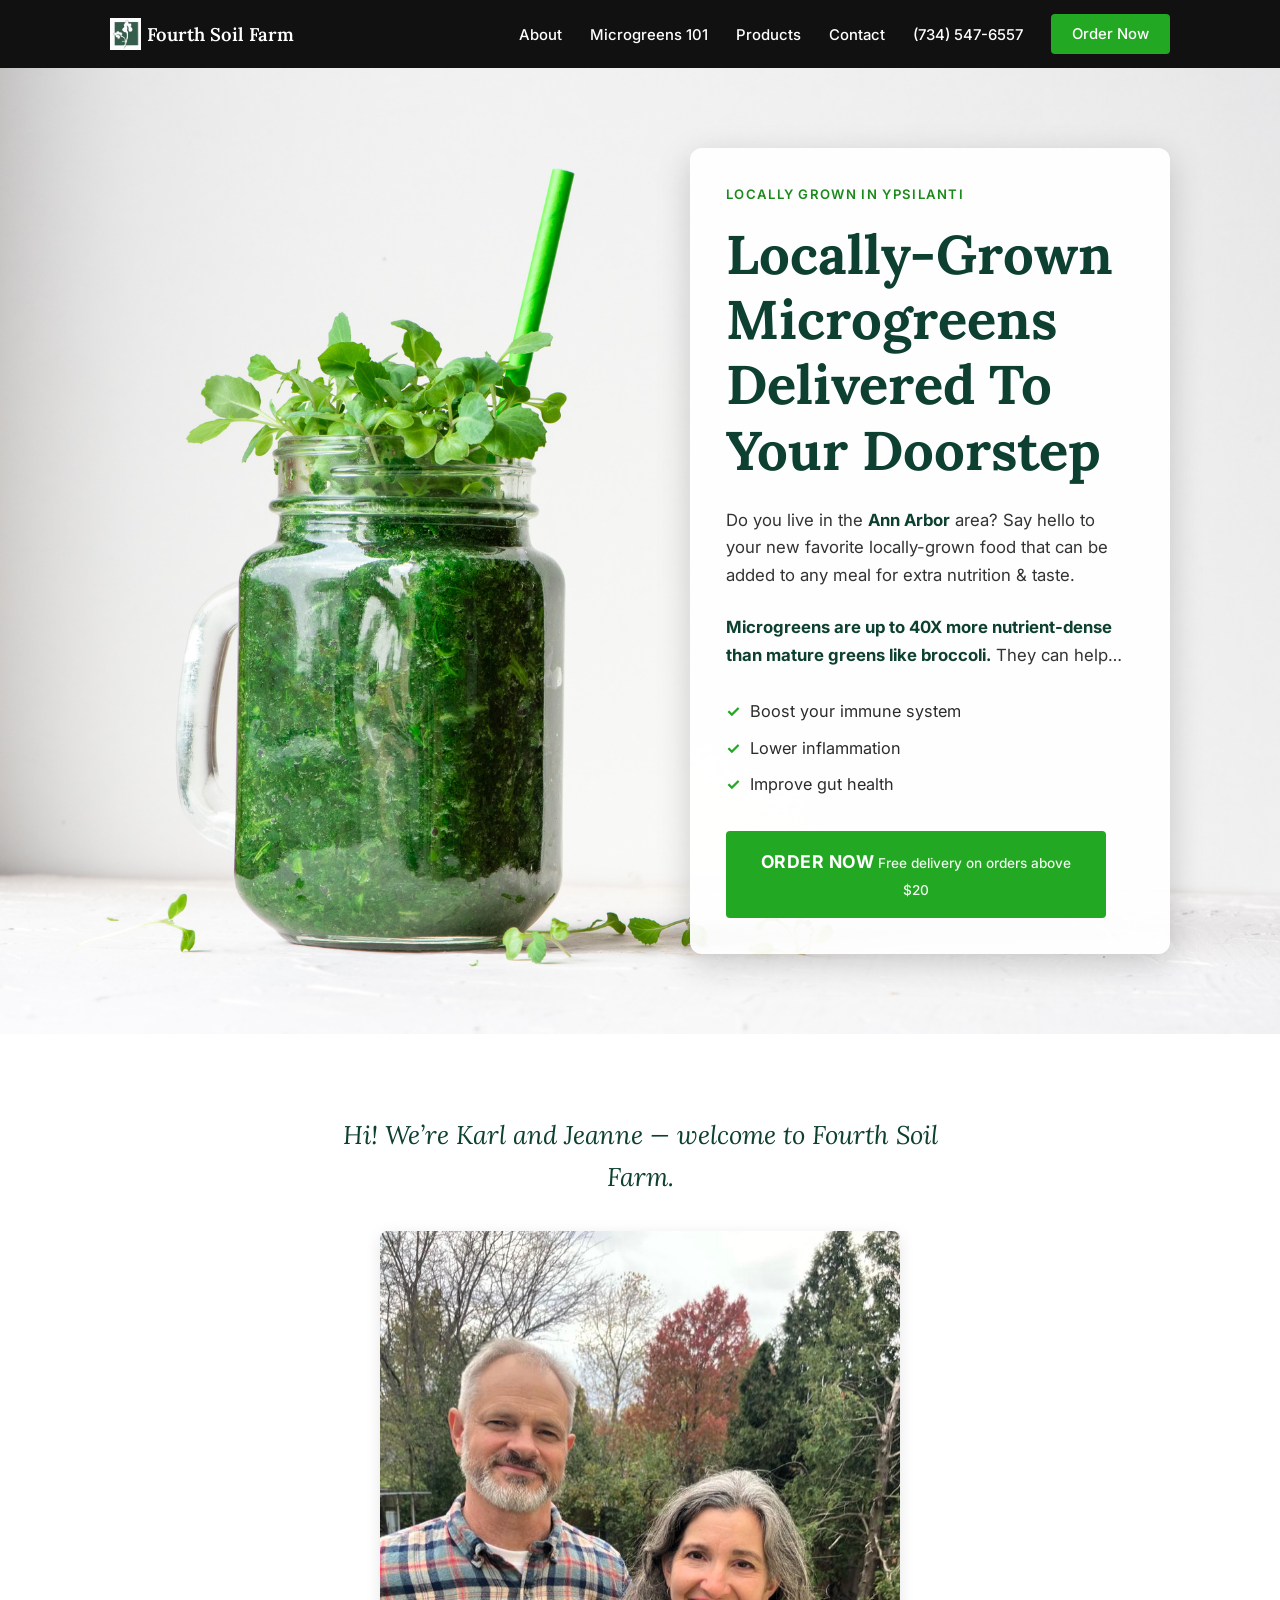
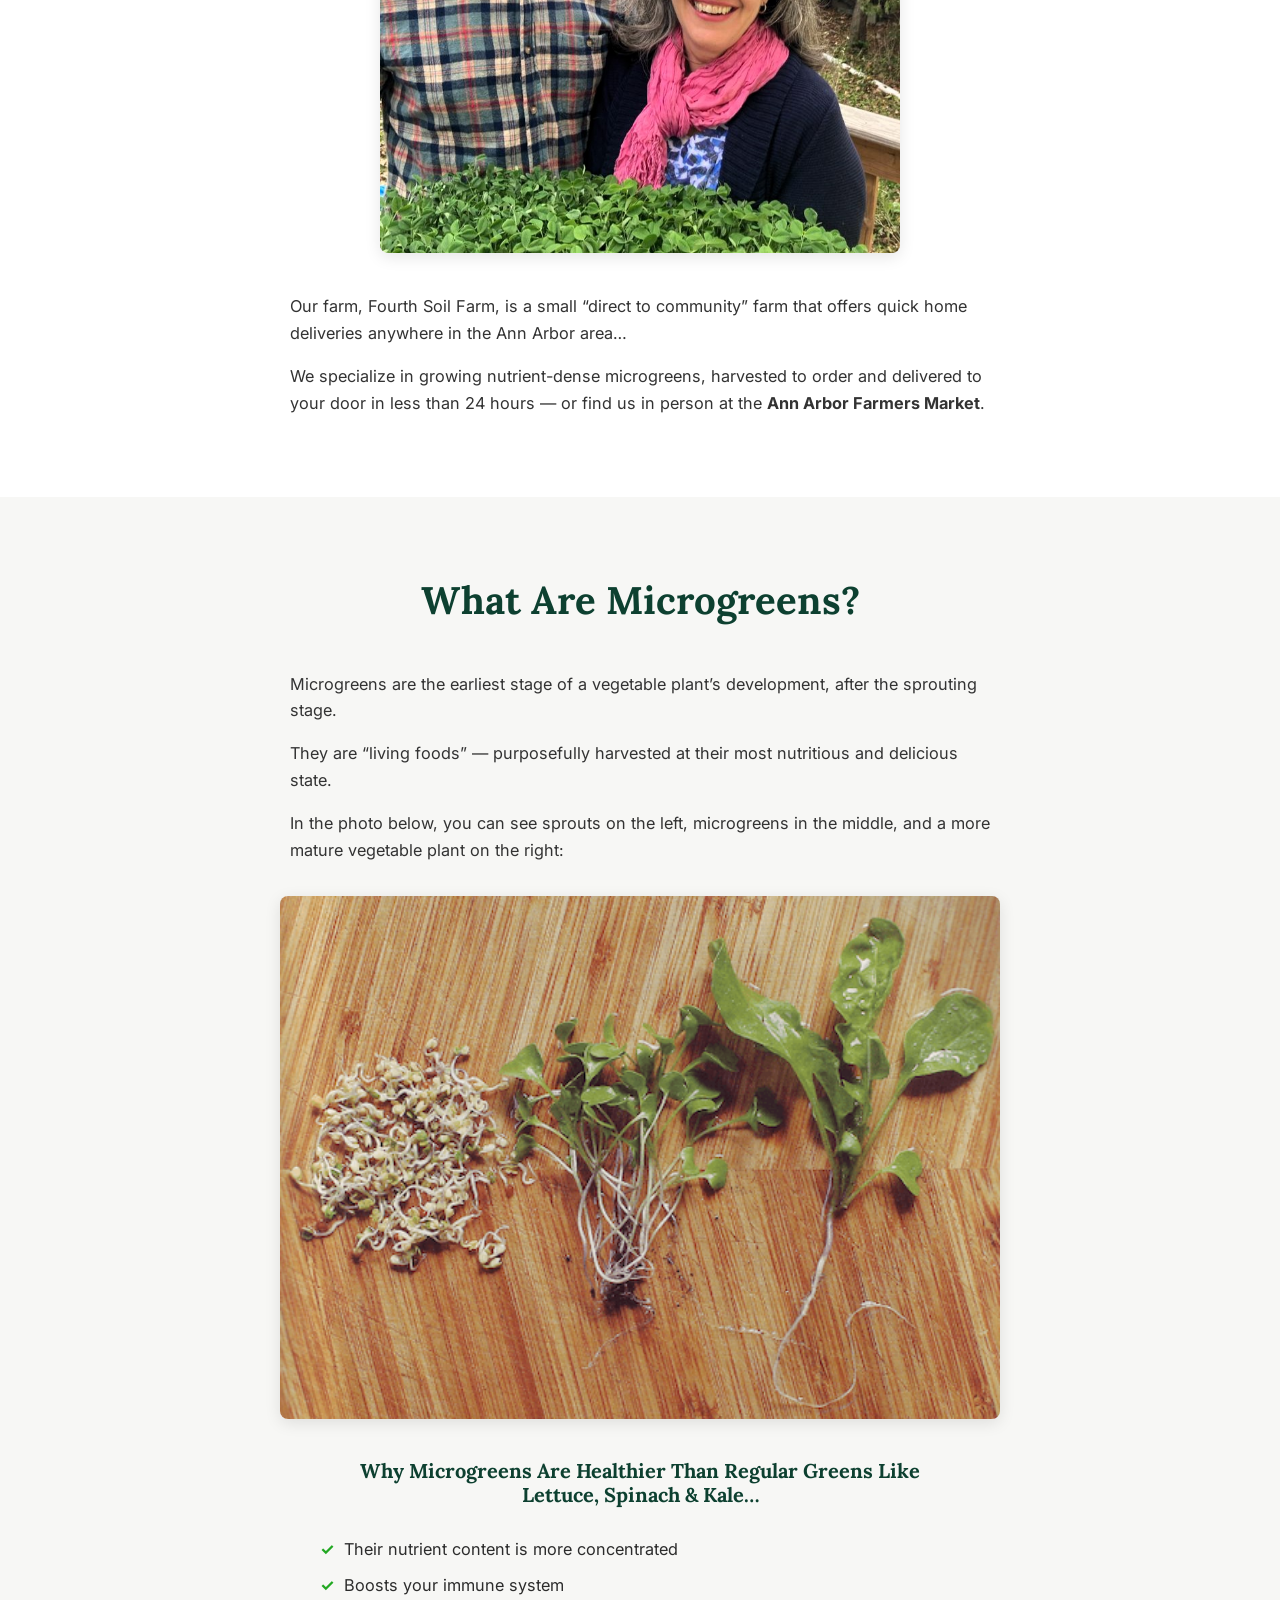
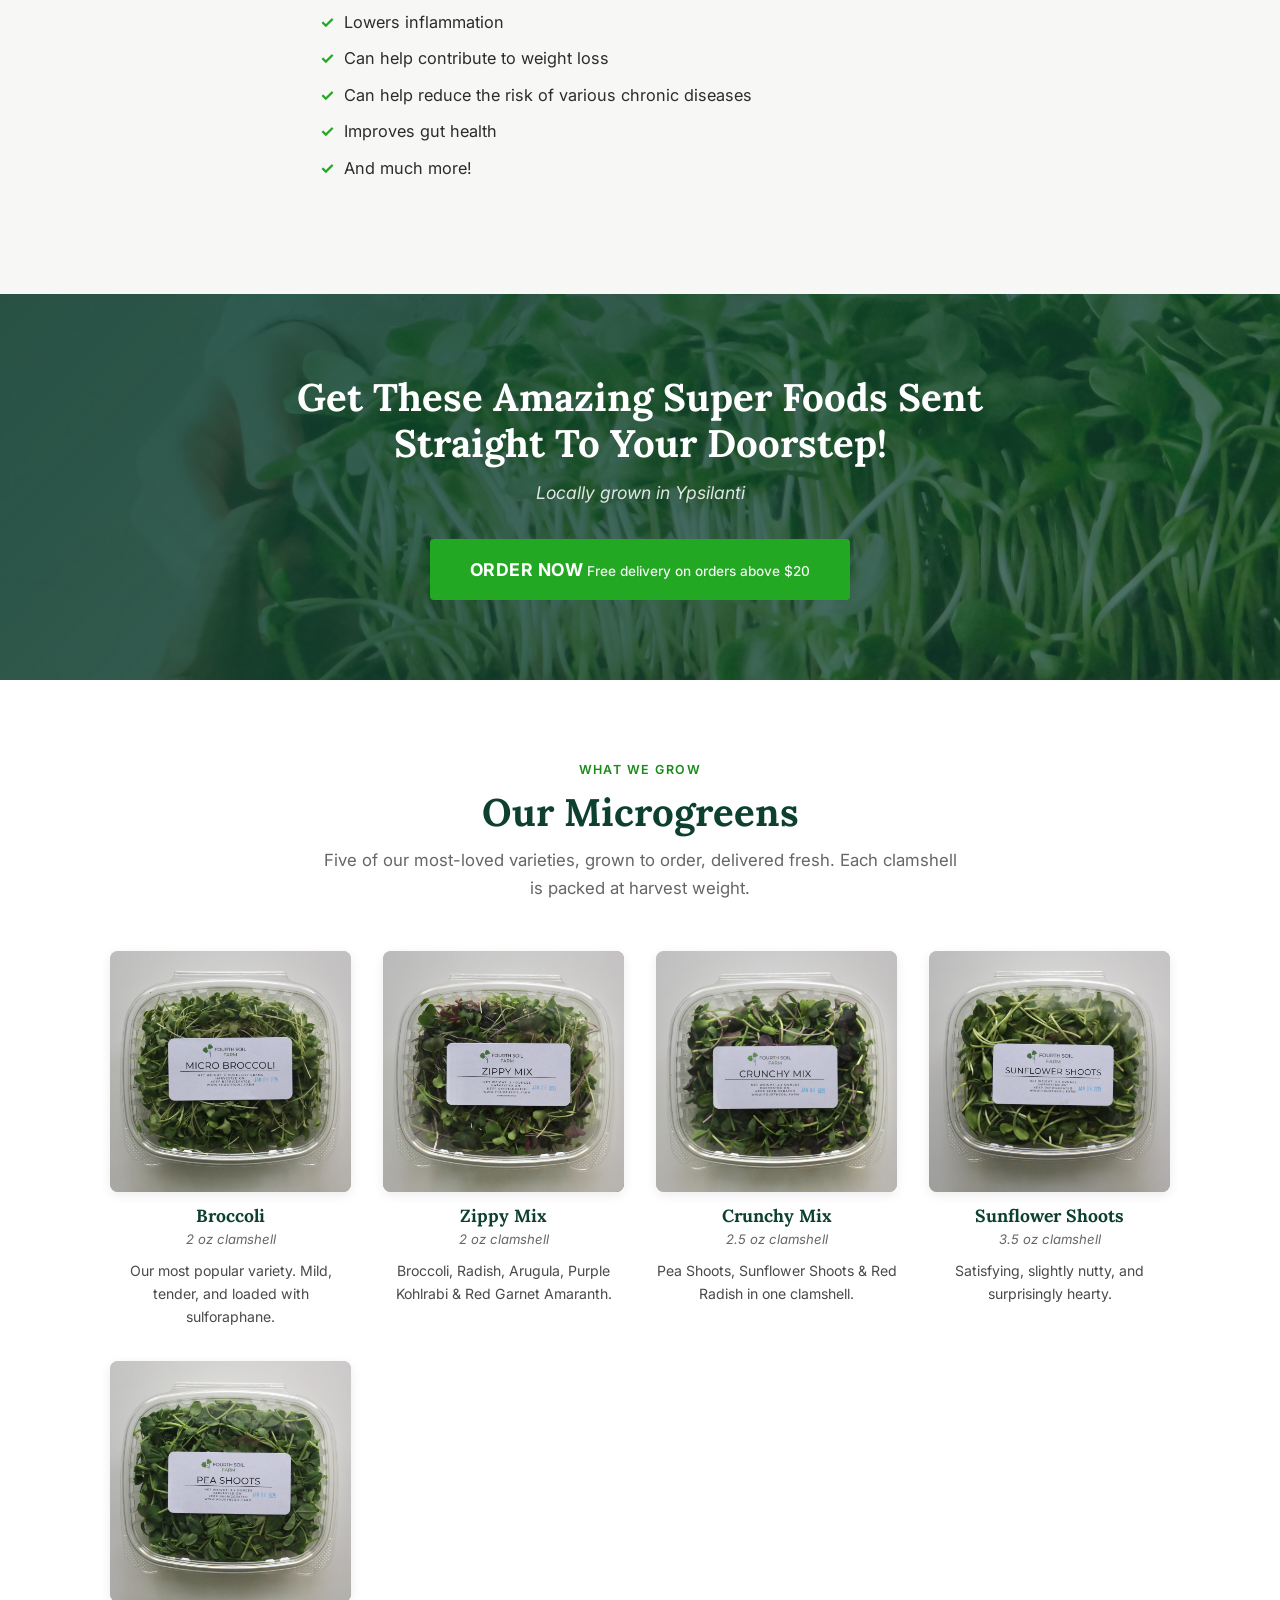
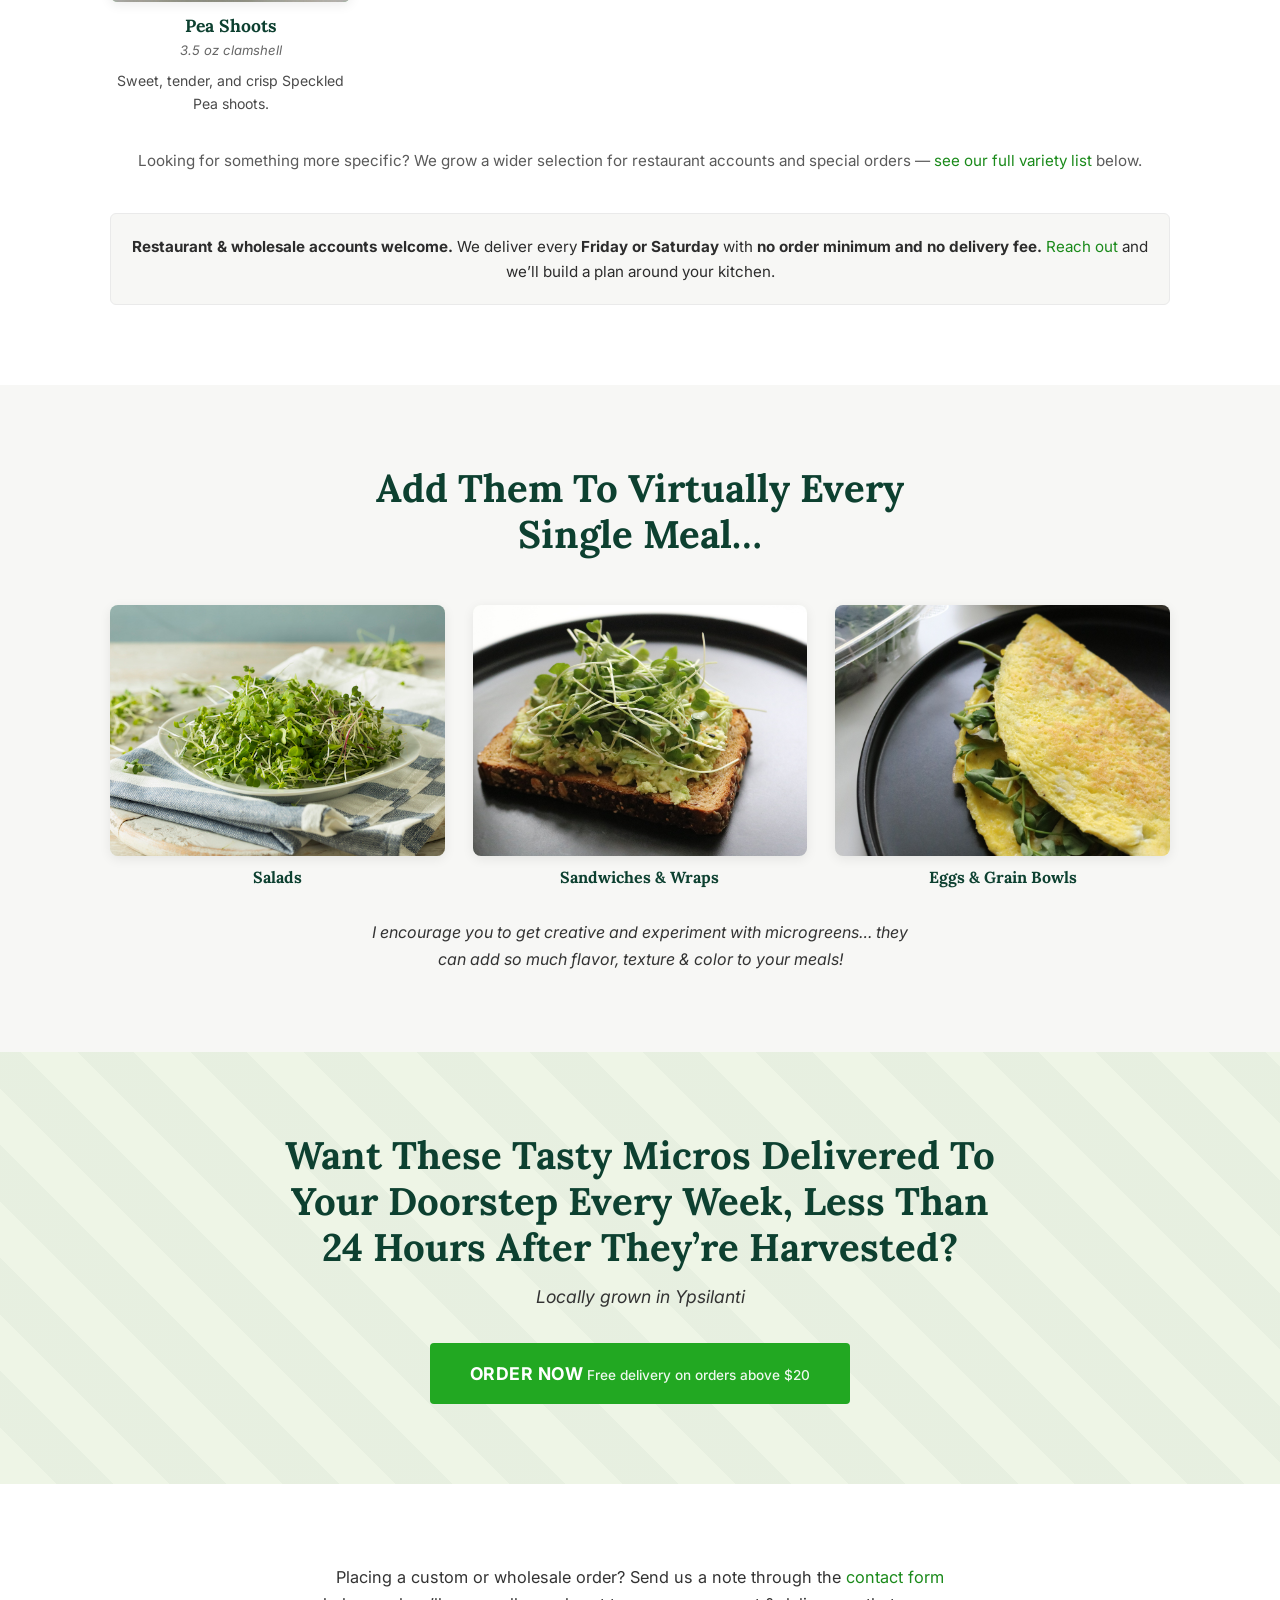
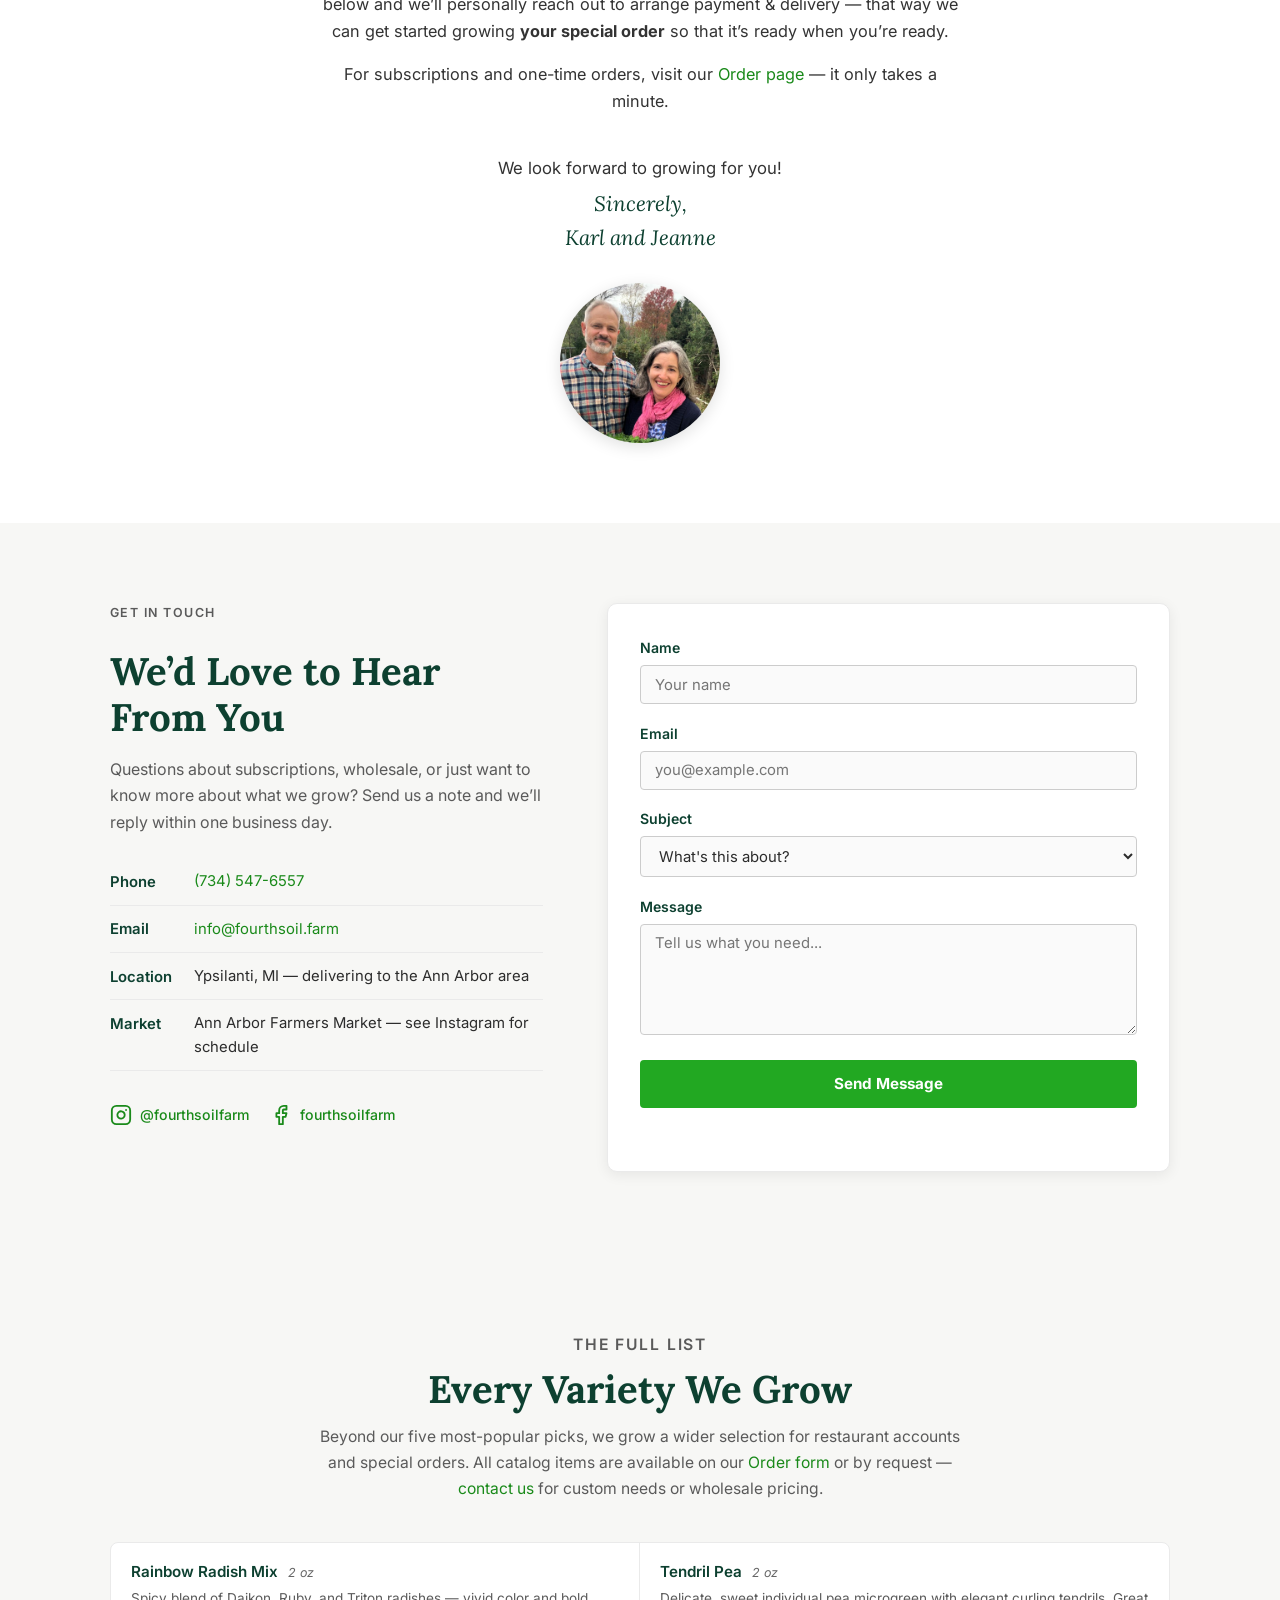
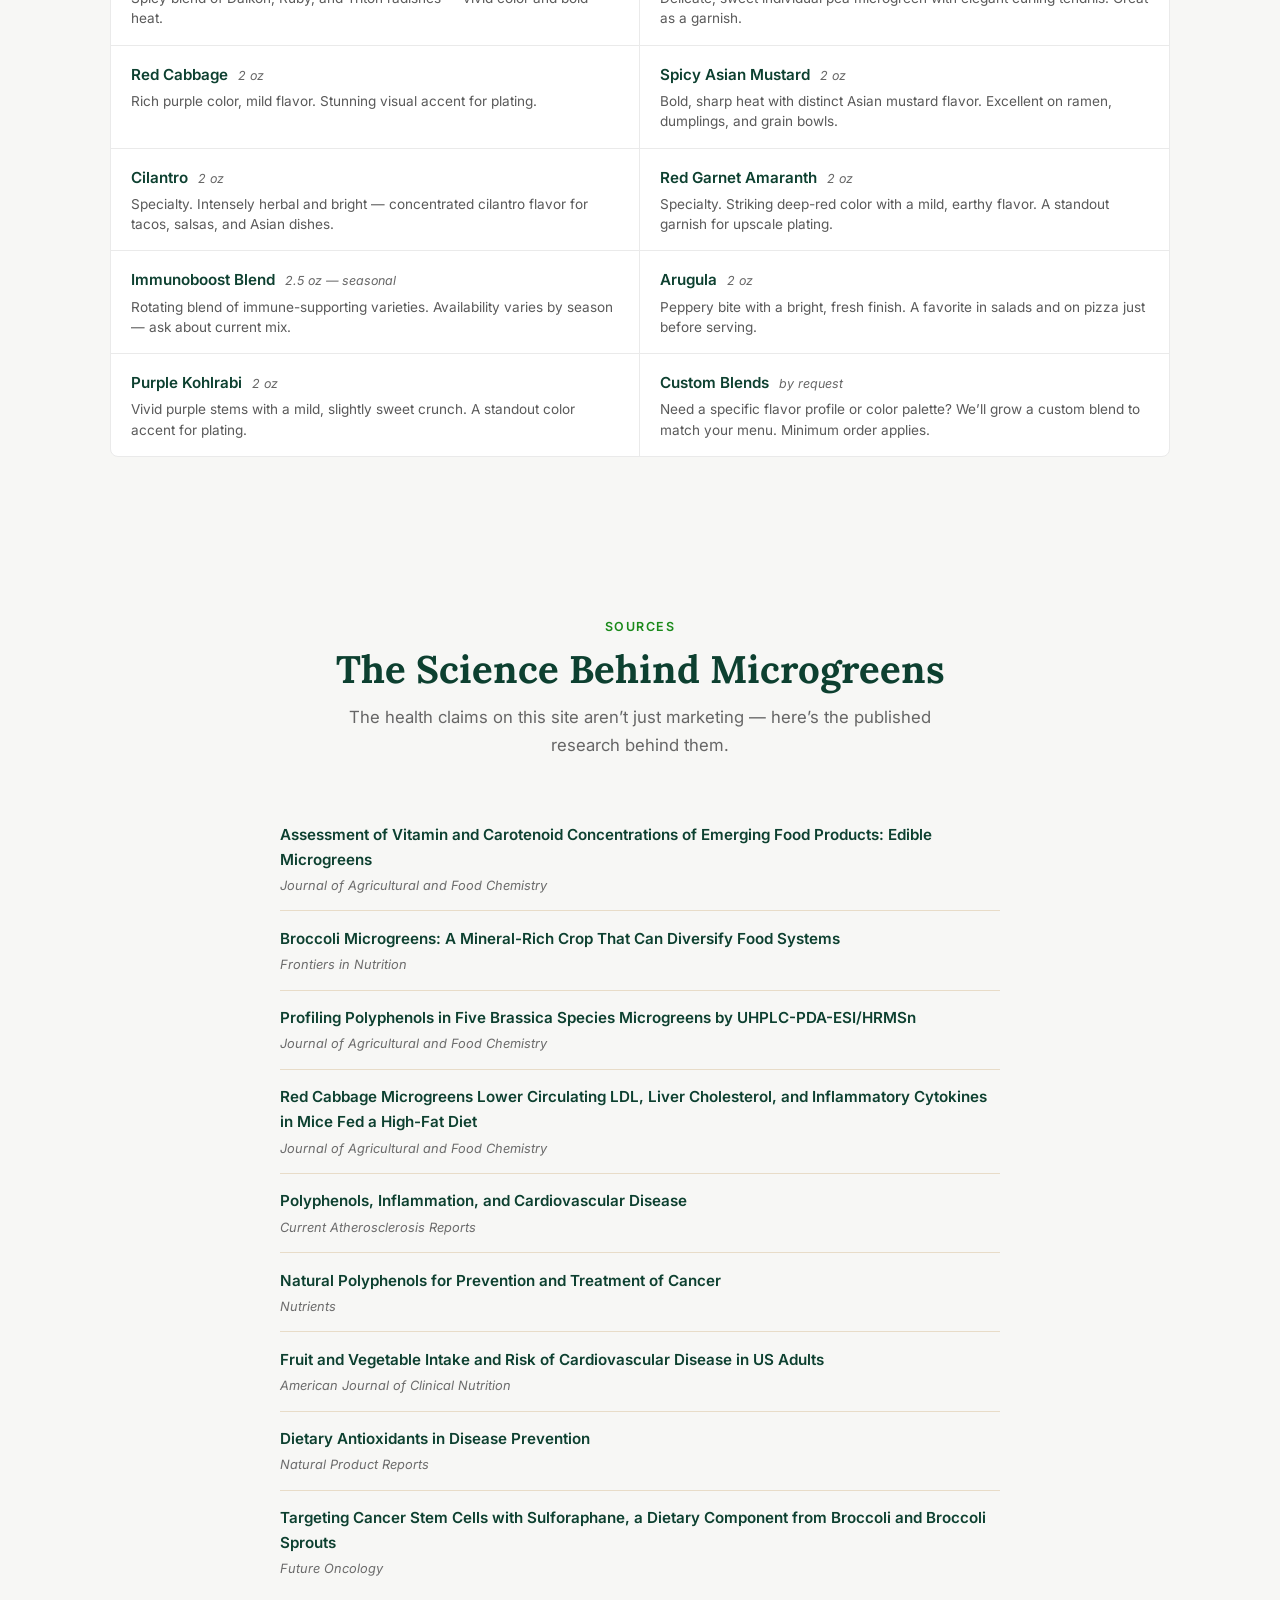
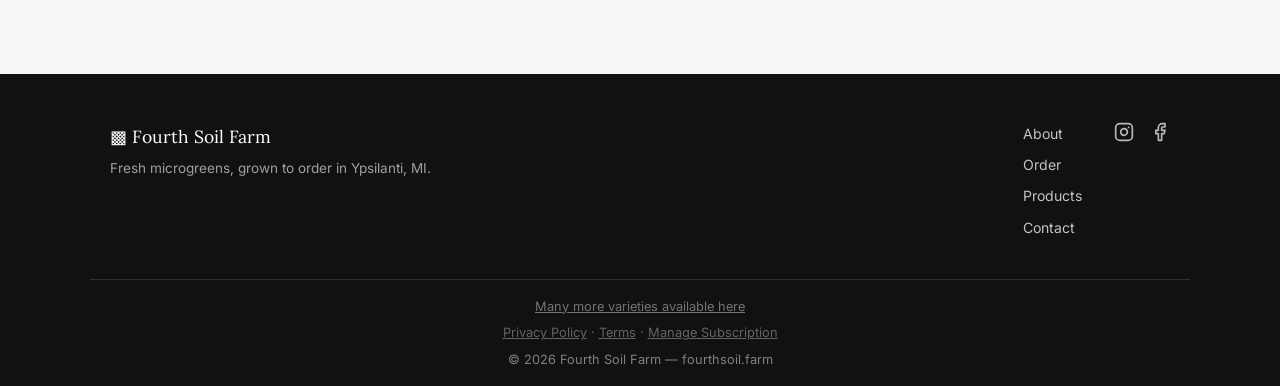
==== commit 2bc0ebf9: "Add real logo image to nav, add Arugula and Purple Kohlrabi to catalog Replaces the placeholder leaf" ====
--- a/index.html
+++ b/index.html
@@ -16,7 +16,8 @@
   <header class="site-header" id="top">
     <nav class="nav container">
       <a class="nav-logo" href="#top">
-        <span class="nav-logo-leaf" aria-hidden="true">&#9641;</span>
+        <img src="images/logo.png" alt="Fourth Soil Farm" class="nav-logo-img" onerror="this.style.display='none'; this.nextElementSibling.style.display='inline';" />
+        <span class="nav-logo-leaf" aria-hidden="true" style="display:none;">&#9641;</span>
         Fourth Soil Farm
       </a>
       <button class="nav-toggle" id="navToggle" aria-label="Open menu" aria-expanded="false">
@@ -404,8 +405,9 @@
           <h2>Every Variety We Grow</h2>
           <p>
             Beyond our five most-popular picks, we grow a wider selection for restaurant
-            accounts and special orders. All catalog items are available by request &mdash;
-            <a href="#contact">contact us</a> to discuss pricing and delivery cadence.
+            accounts and special orders. All catalog items are available on our
+            <a href="order.html">Order form</a> or by request &mdash;
+            <a href="#contact">contact us</a> for custom needs or wholesale pricing.
           </p>
         </div>
         <div class="catalog-grid">
@@ -416,7 +418,6 @@
               <span class="catalog-weight">2 oz</span>
             </div>
             <p class="catalog-desc">Spicy blend of Daikon, Ruby, and Triton radishes &mdash; vivid color and bold heat.</p>
-            <a href="#contact" class="catalog-cta">Contact to order</a>
           </div>
 
           <div class="catalog-row">
@@ -425,7 +426,6 @@
               <span class="catalog-weight">2 oz</span>
             </div>
             <p class="catalog-desc">Delicate, sweet individual pea microgreen with elegant curling tendrils. Great as a garnish.</p>
-            <a href="#contact" class="catalog-cta">Contact to order</a>
           </div>
 
           <div class="catalog-row">
@@ -434,7 +434,6 @@
               <span class="catalog-weight">2 oz</span>
             </div>
             <p class="catalog-desc">Rich purple color, mild flavor. Stunning visual accent for plating.</p>
-            <a href="#contact" class="catalog-cta">Contact to order</a>
           </div>
 
           <div class="catalog-row">
@@ -443,7 +442,6 @@
               <span class="catalog-weight">2 oz</span>
             </div>
             <p class="catalog-desc">Bold, sharp heat with distinct Asian mustard flavor. Excellent on ramen, dumplings, and grain bowls.</p>
-            <a href="#contact" class="catalog-cta">Contact to order</a>
           </div>
 
           <div class="catalog-row">
@@ -452,7 +450,6 @@
               <span class="catalog-weight">2 oz</span>
             </div>
             <p class="catalog-desc">Specialty. Intensely herbal and bright &mdash; concentrated cilantro flavor for tacos, salsas, and Asian dishes.</p>
-            <a href="#contact" class="catalog-cta">Contact to order</a>
           </div>
 
           <div class="catalog-row">
@@ -461,7 +458,6 @@
               <span class="catalog-weight">2 oz</span>
             </div>
             <p class="catalog-desc">Specialty. Striking deep-red color with a mild, earthy flavor. A standout garnish for upscale plating.</p>
-            <a href="#contact" class="catalog-cta">Contact to order</a>
           </div>
 
           <div class="catalog-row">
@@ -470,7 +466,22 @@
               <span class="catalog-weight">2.5 oz &mdash; seasonal</span>
             </div>
             <p class="catalog-desc">Rotating blend of immune-supporting varieties. Availability varies by season &mdash; ask about current mix.</p>
-            <a href="#contact" class="catalog-cta">Contact to order</a>
+          </div>
+
+          <div class="catalog-row">
+            <div class="catalog-row-main">
+              <span class="catalog-name">Arugula</span>
+              <span class="catalog-weight">2 oz</span>
+            </div>
+            <p class="catalog-desc">Peppery bite with a bright, fresh finish. A favorite in salads and on pizza just before serving.</p>
+          </div>
+
+          <div class="catalog-row">
+            <div class="catalog-row-main">
+              <span class="catalog-name">Purple Kohlrabi</span>
+              <span class="catalog-weight">2 oz</span>
+            </div>
+            <p class="catalog-desc">Vivid purple stems with a mild, slightly sweet crunch. A standout color accent for plating.</p>
           </div>
 
           <div class="catalog-row">
@@ -479,7 +490,6 @@
               <span class="catalog-weight">by request</span>
             </div>
             <p class="catalog-desc">Need a specific flavor profile or color palette? We&rsquo;ll grow a custom blend to match your menu. Minimum order applies.</p>
-            <a href="#contact" class="catalog-cta">Talk to us</a>
           </div>
 
         </div>
@@ -567,7 +577,7 @@
     <div class="footer-bottom">
       <p><a href="#full-catalog">Many more varieties available here</a></p>
       <p class="footer-legal">
-        <a href="privacy-policy.html">Privacy Policy</a> &middot; <a href="terms.html">Terms</a> &middot; <a href="https://billing.stripe.com/p/login/test_8x25kC0SWcLUed5eb13VC00" target="_blank" rel="noopener">Manage Subscription</a>
+        <a href="privacy-policy.html">Privacy Policy</a> &middot; <a href="terms.html">Terms</a> &middot; <a href="https://billing.stripe.com/p/login/8x25kC0SWcLUed5eb13VC00" target="_blank" rel="noopener">Manage Subscription</a>
       </p>
       <p>&copy; <span id="year"></span> Fourth Soil Farm &mdash; fourthsoil.farm</p>
     </div>
--- a/styles.css
+++ b/styles.css
@@ -169,6 +169,7 @@
 }
 .nav-logo:hover { color: #22a822; text-decoration: none; }
 .nav-logo-leaf { font-size: 1.3rem; color: #22a822; }
+.nav-logo-img { height: 32px; width: auto; display: block; }
 
 .nav-links {
   display: flex;
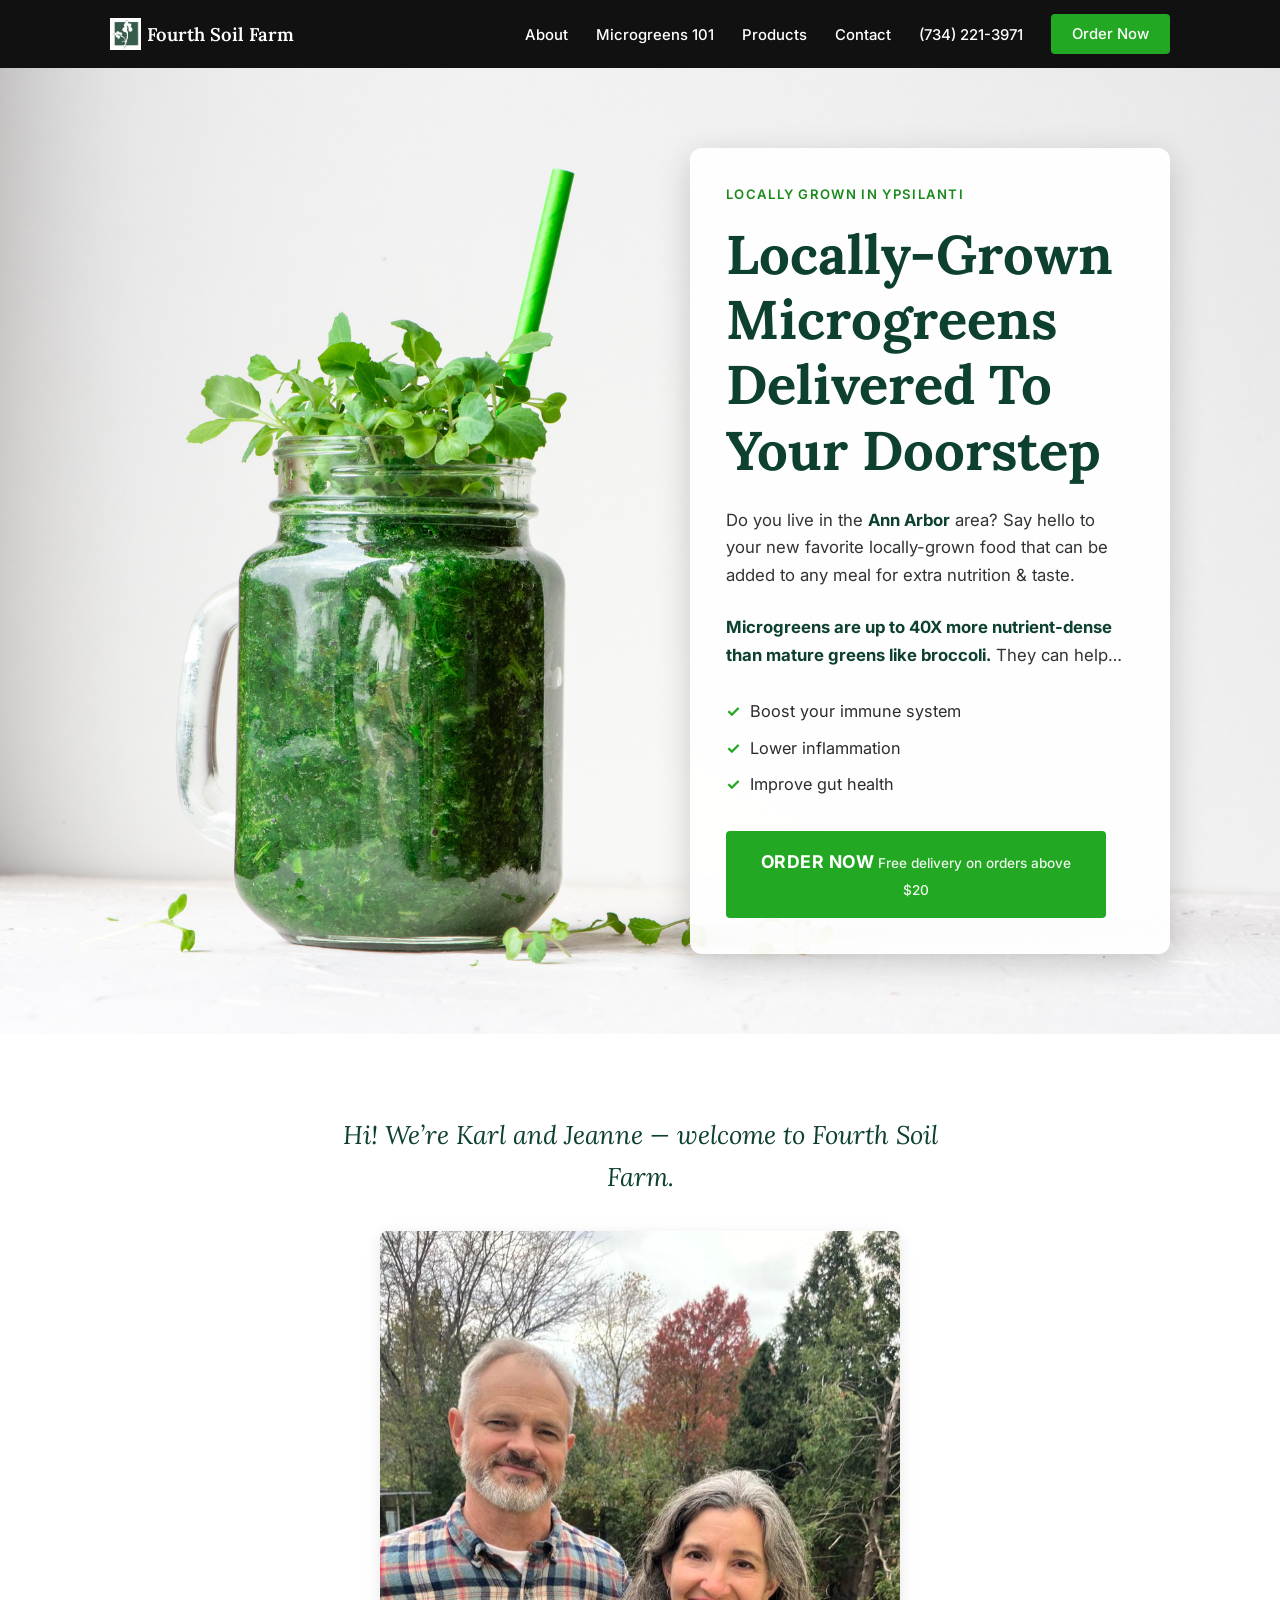
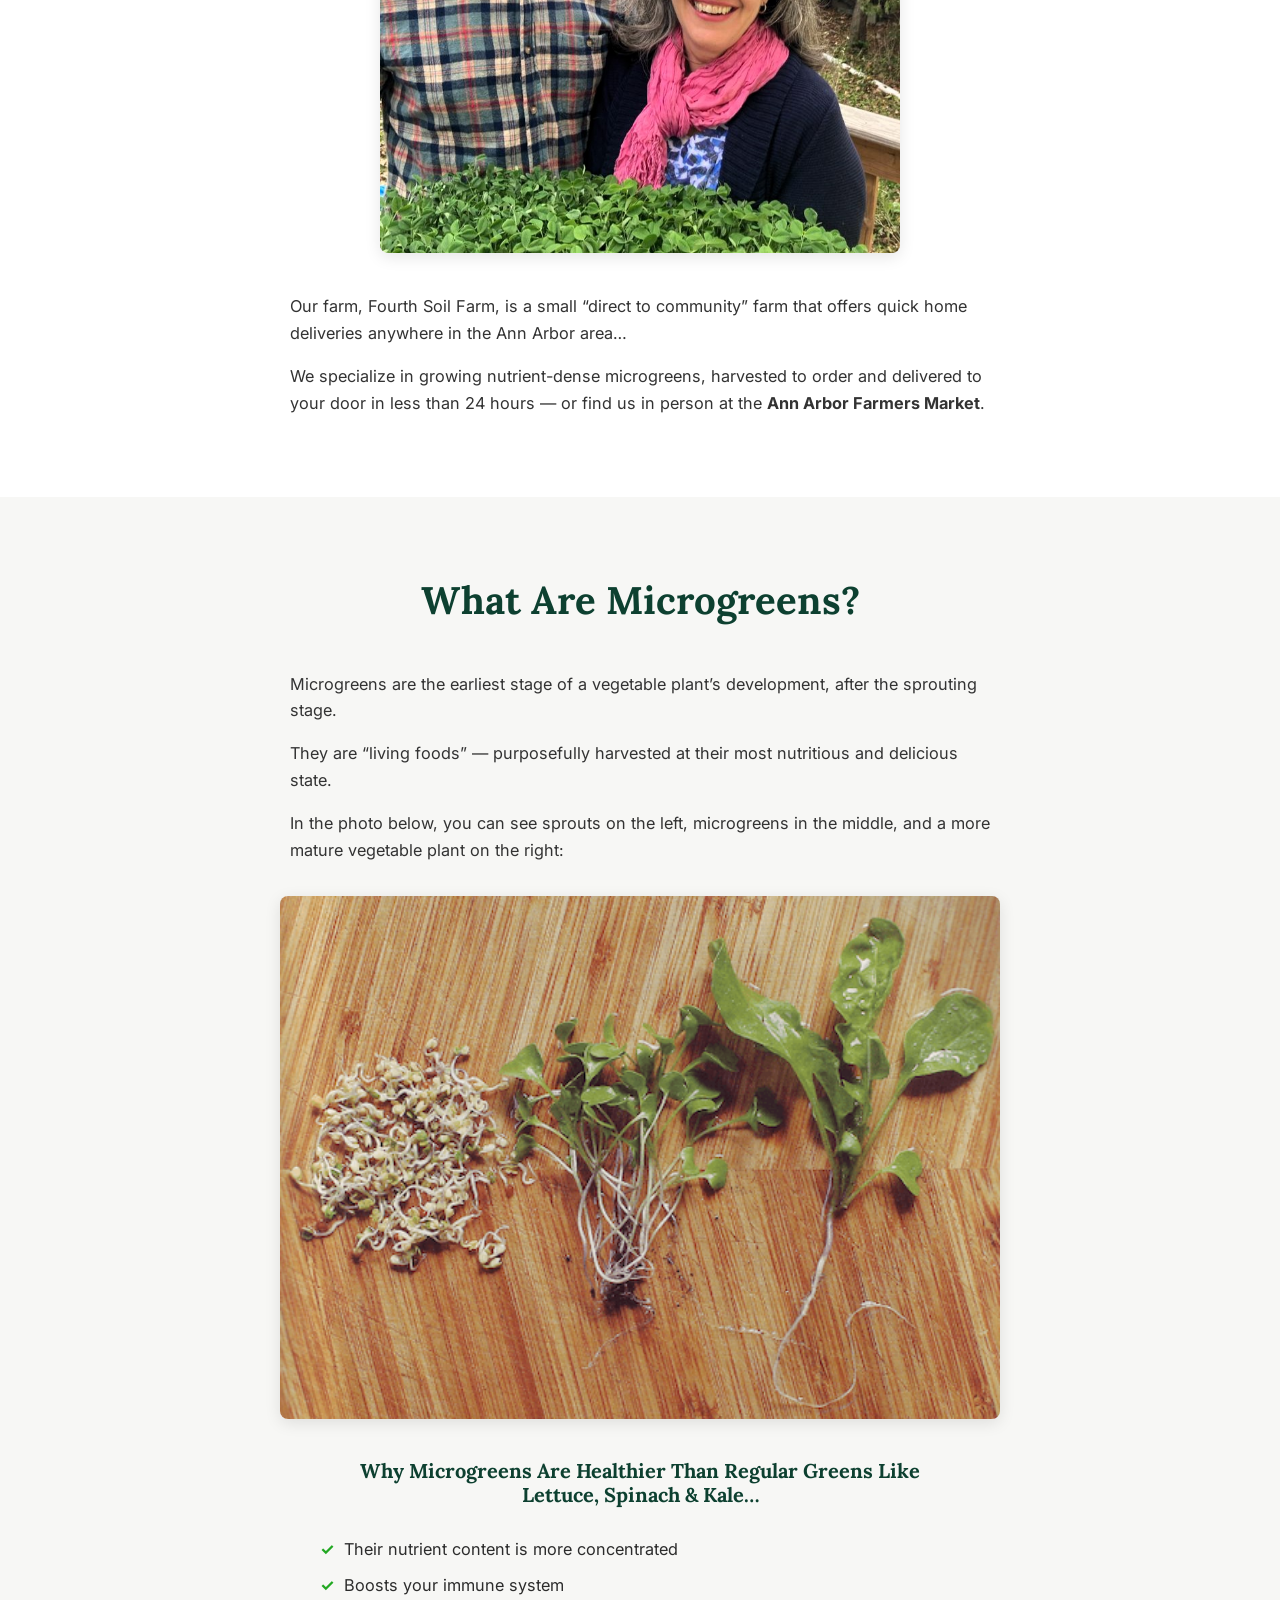
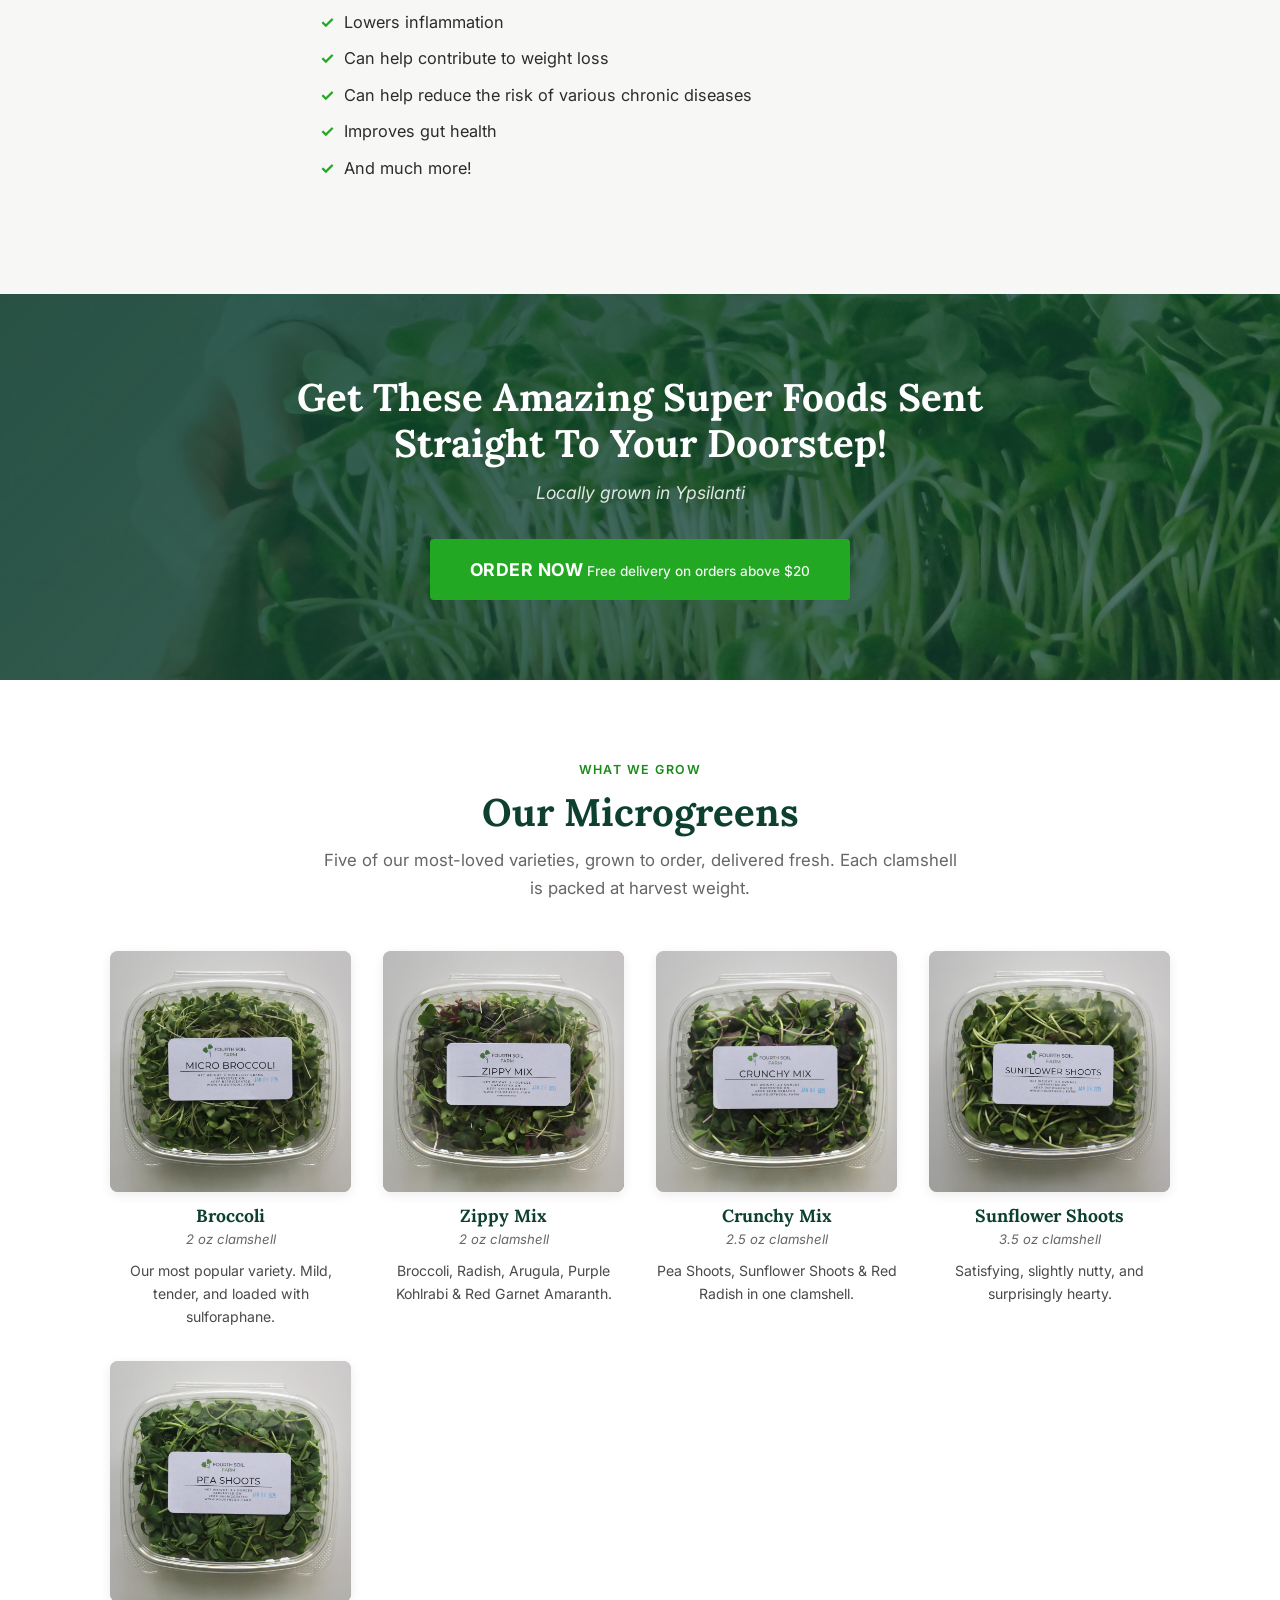
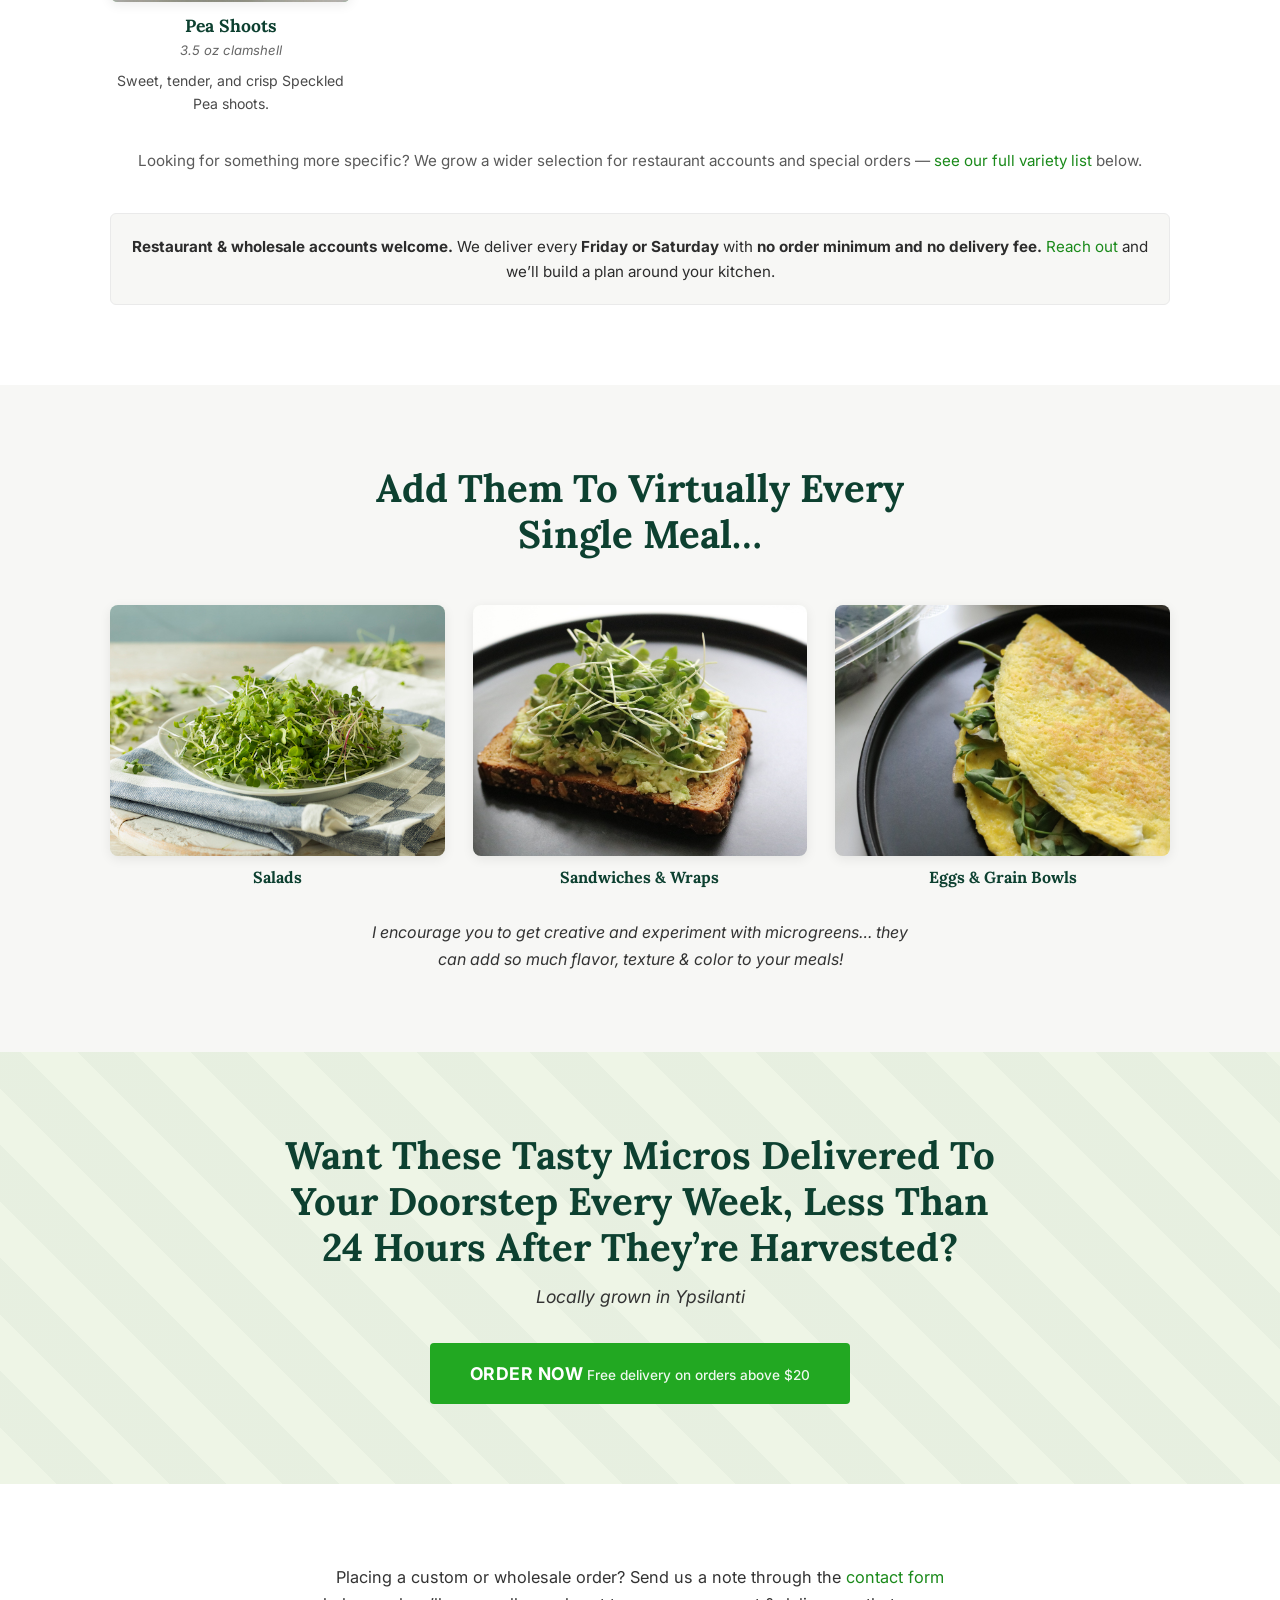
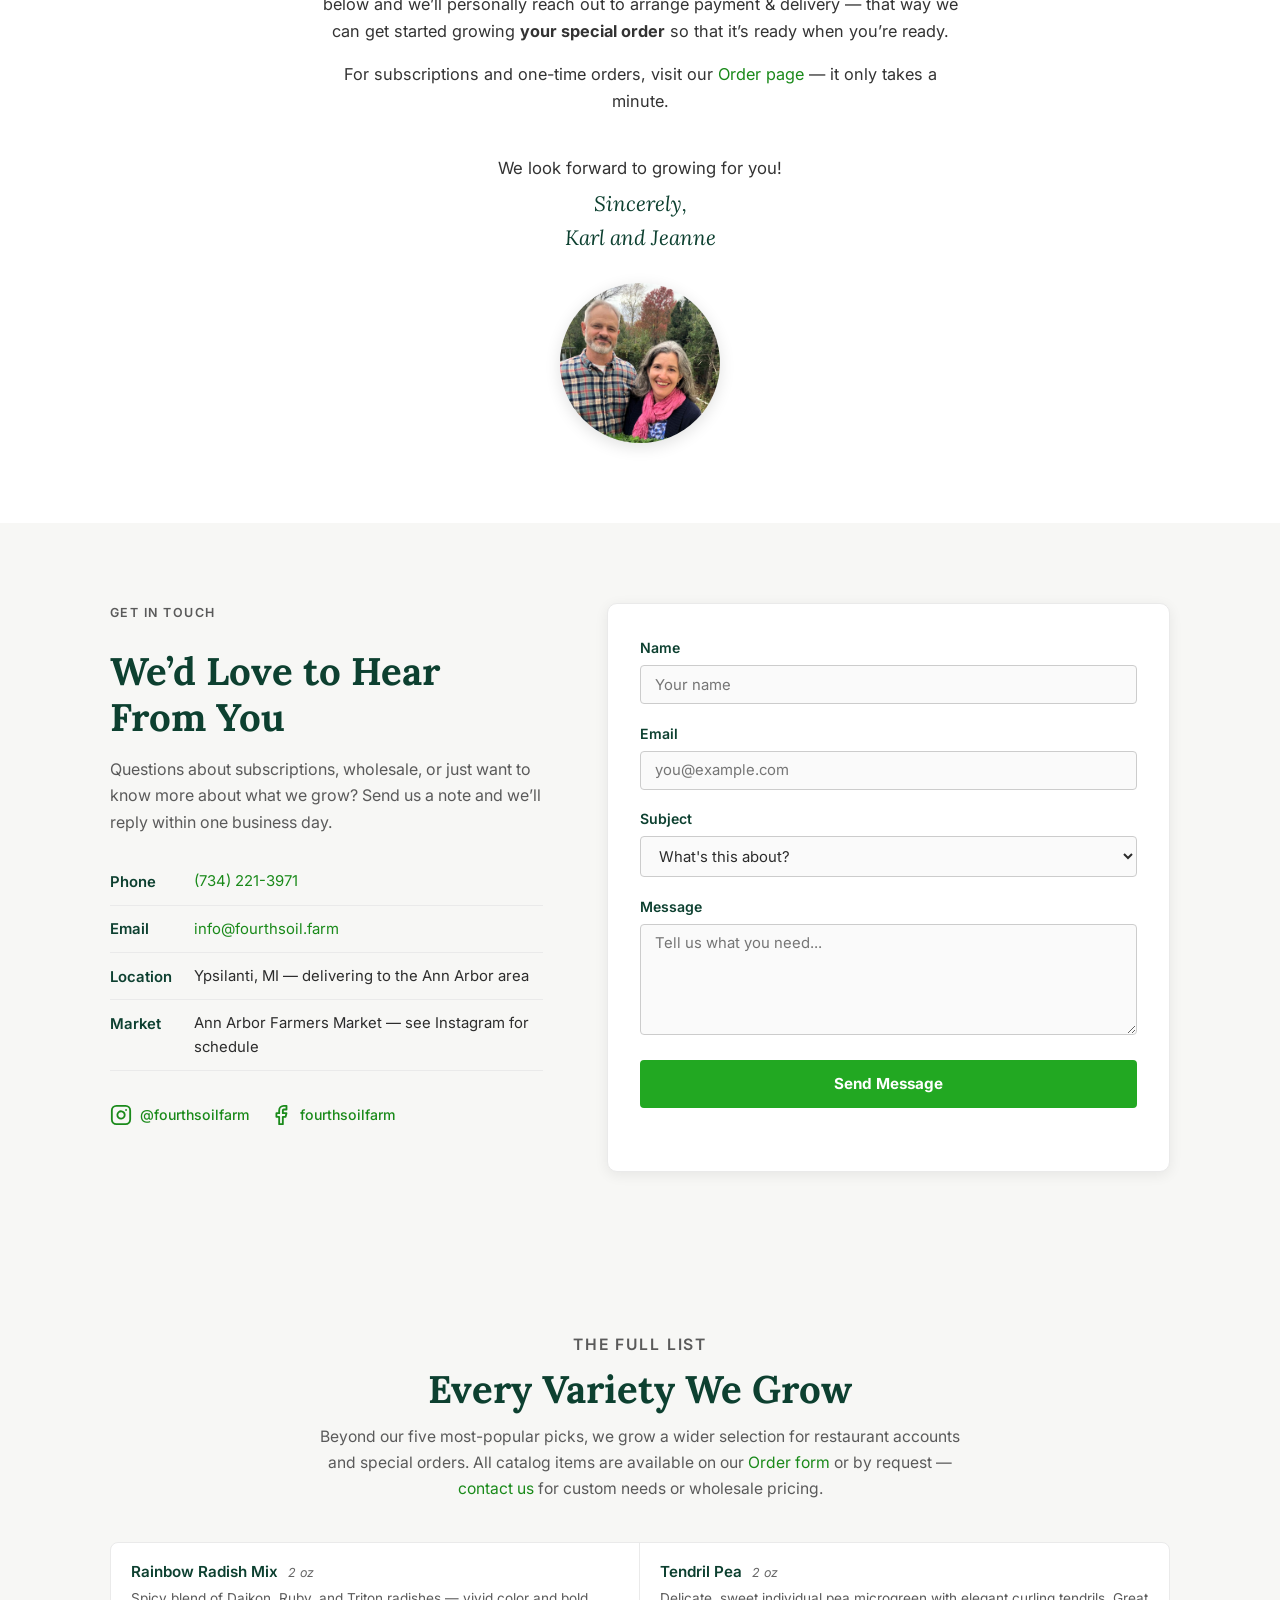
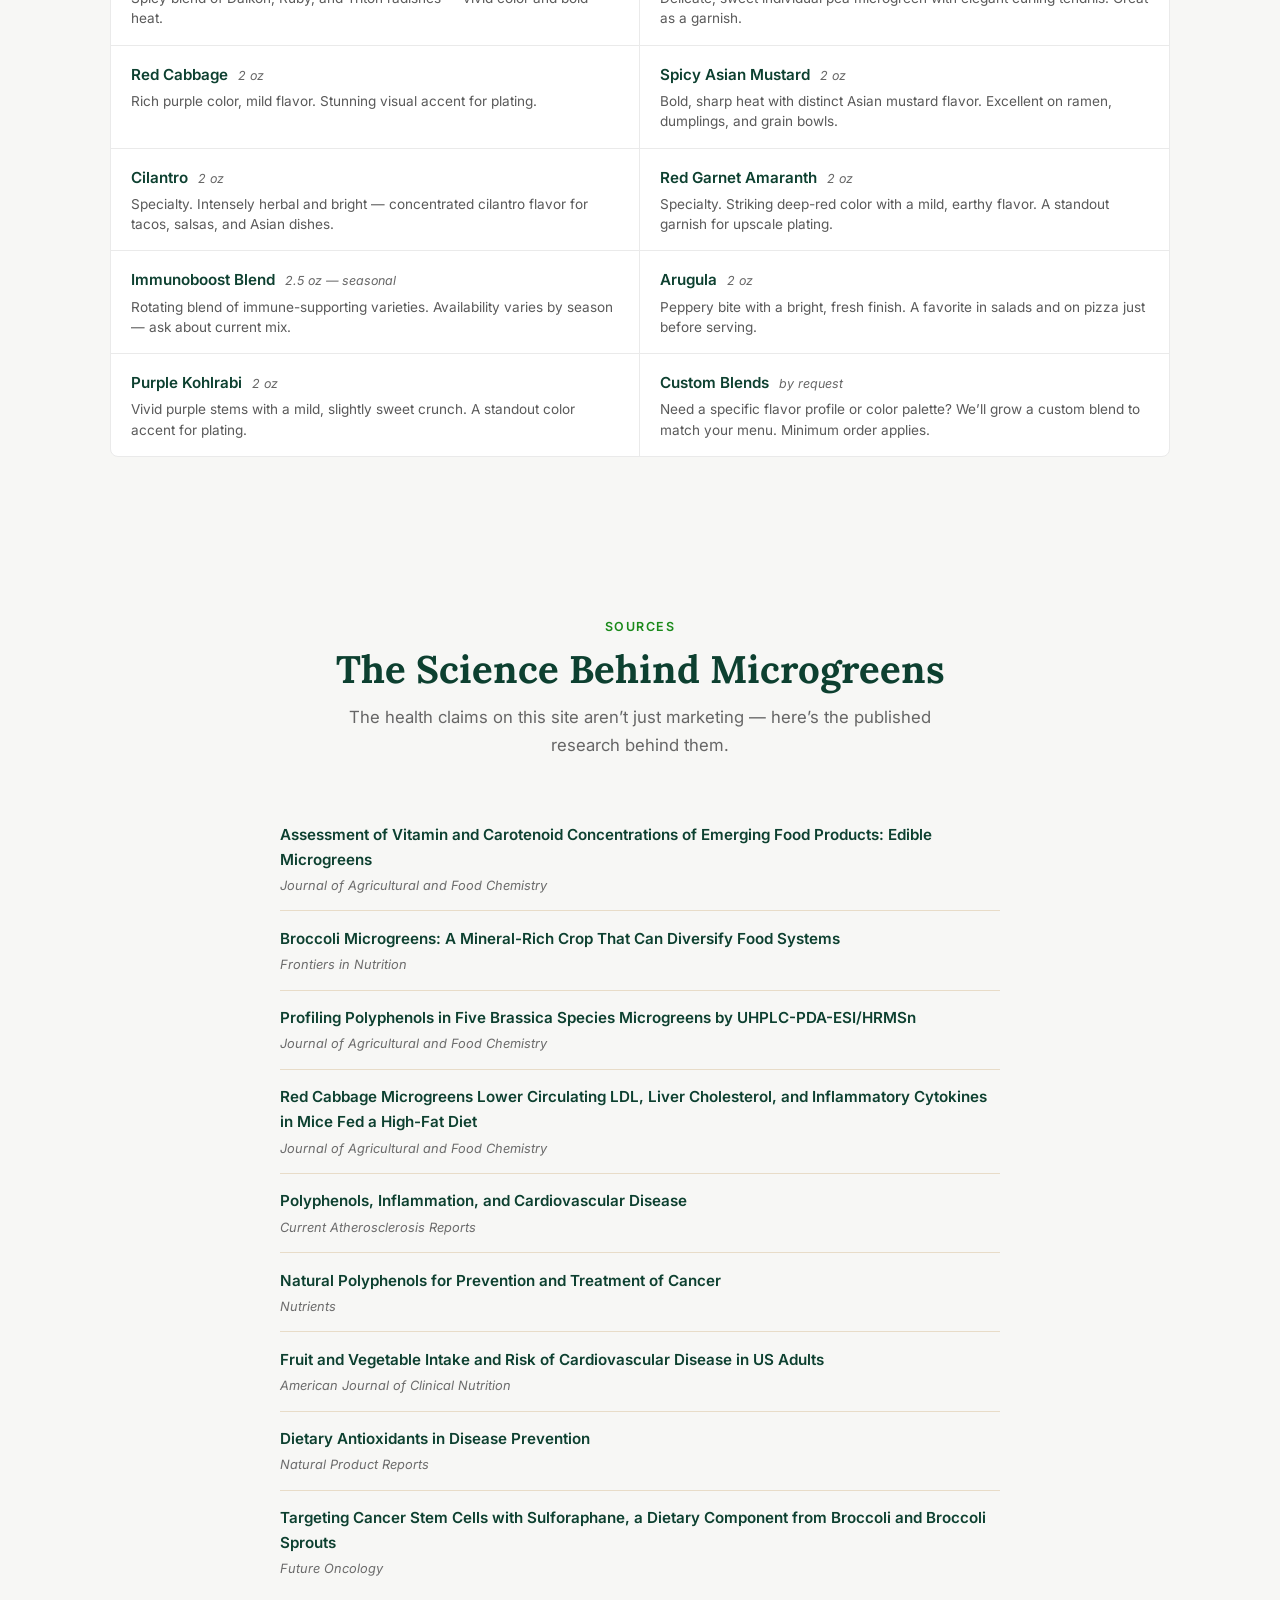
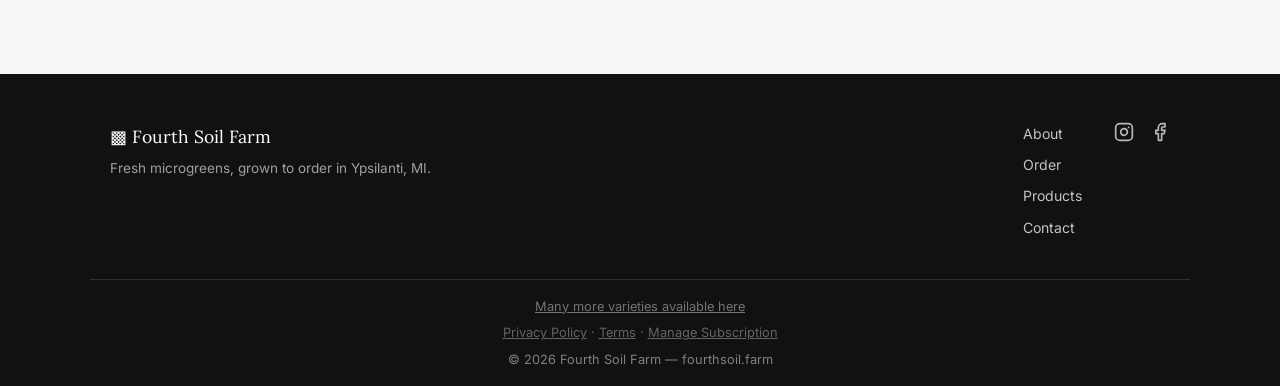
==== commit 3256a4e3: "Update contact phone number to (734) 221-3971 Co-Authored-By: Claude Sonnet 5 <noreply@anthropic.com" ====
--- a/index.html
+++ b/index.html
@@ -28,7 +28,7 @@
         <li><a href="#what-are-microgreens">Microgreens 101</a></li>
         <li><a href="#products">Products</a></li>
         <li><a href="#contact">Contact</a></li>
-        <li><a href="tel:7345476557">(734) 547-6557</a></li>
+        <li><a href="tel:7342213971">(734) 221-3971</a></li>
         <li><a href="order.html" class="btn btn-nav">Order Now</a></li>
       </ul>
     </nav>
@@ -332,7 +332,7 @@
           <ul class="contact-details">
             <li>
               <span class="contact-label">Phone</span>
-              <a href="tel:7345476557">(734) 547-6557</a>
+              <a href="tel:7342213971">(734) 221-3971</a>
             </li>
             <li>
               <span class="contact-label">Email</span>
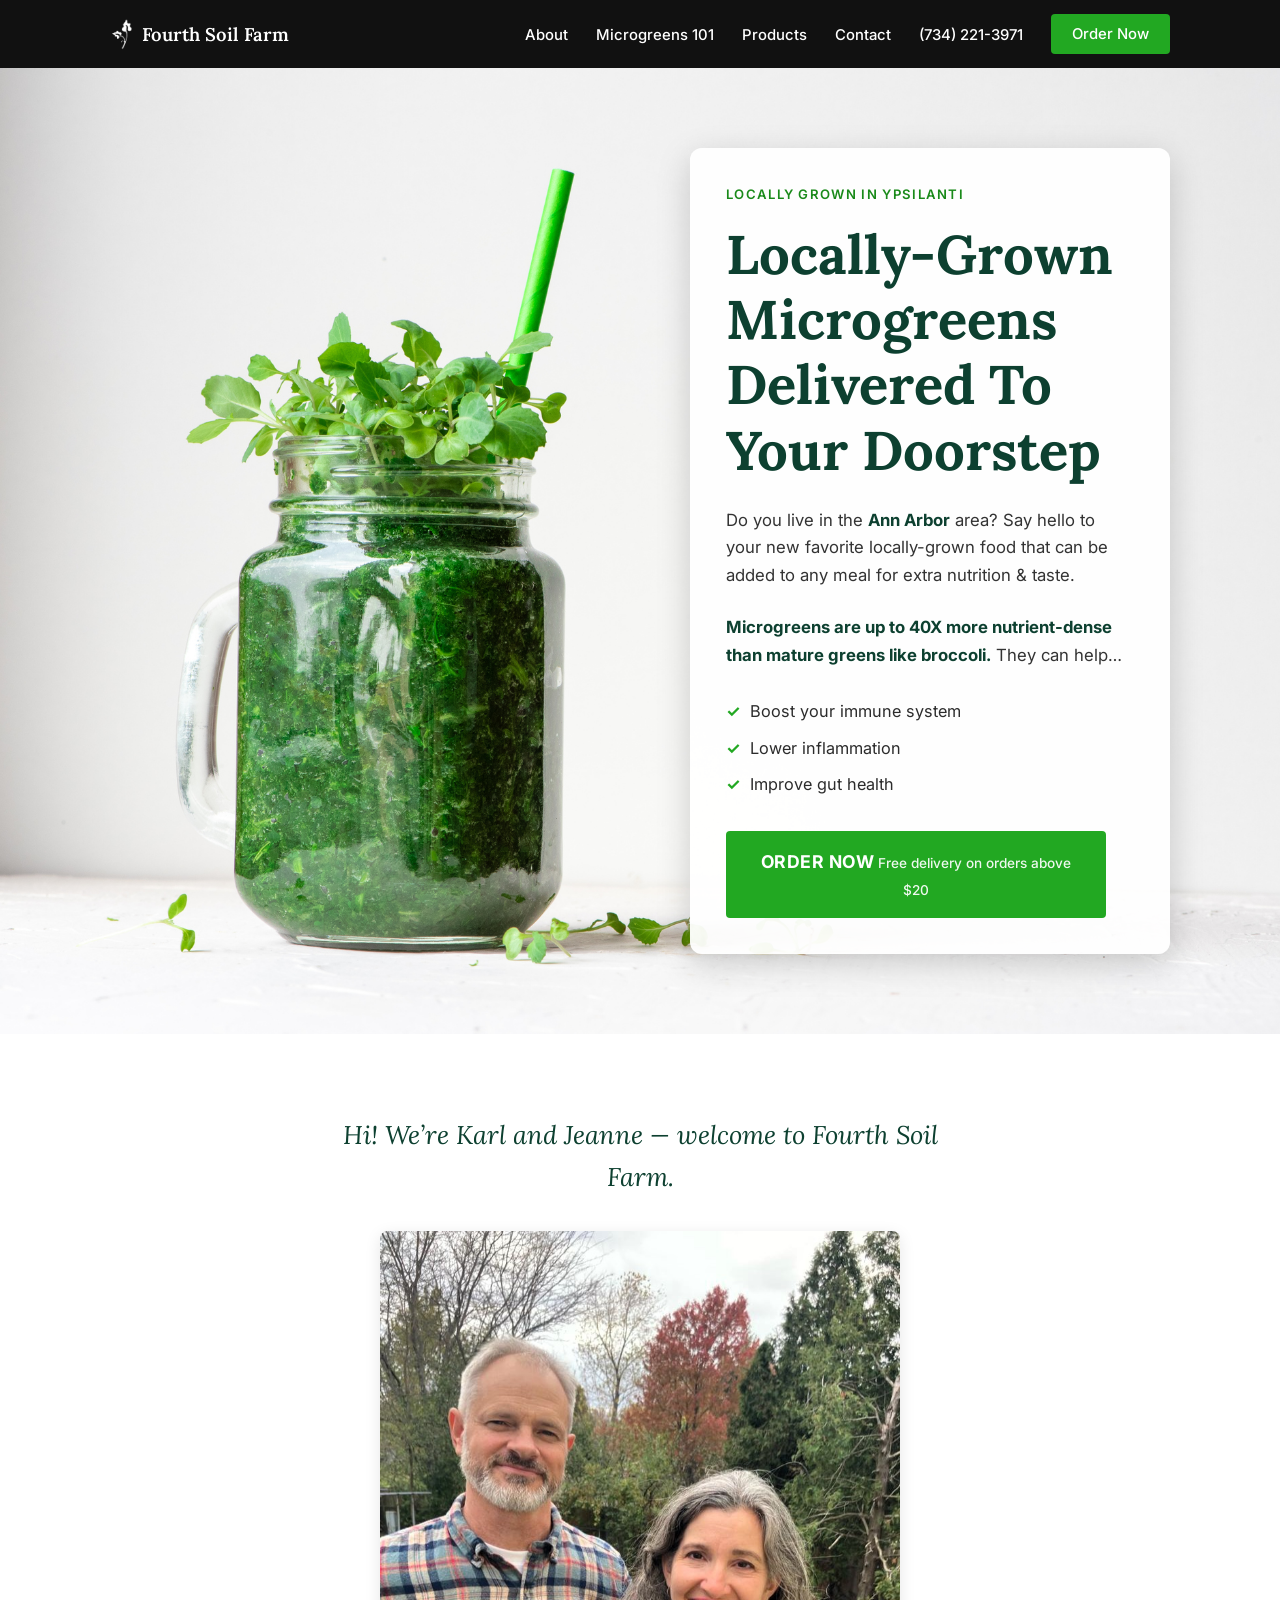
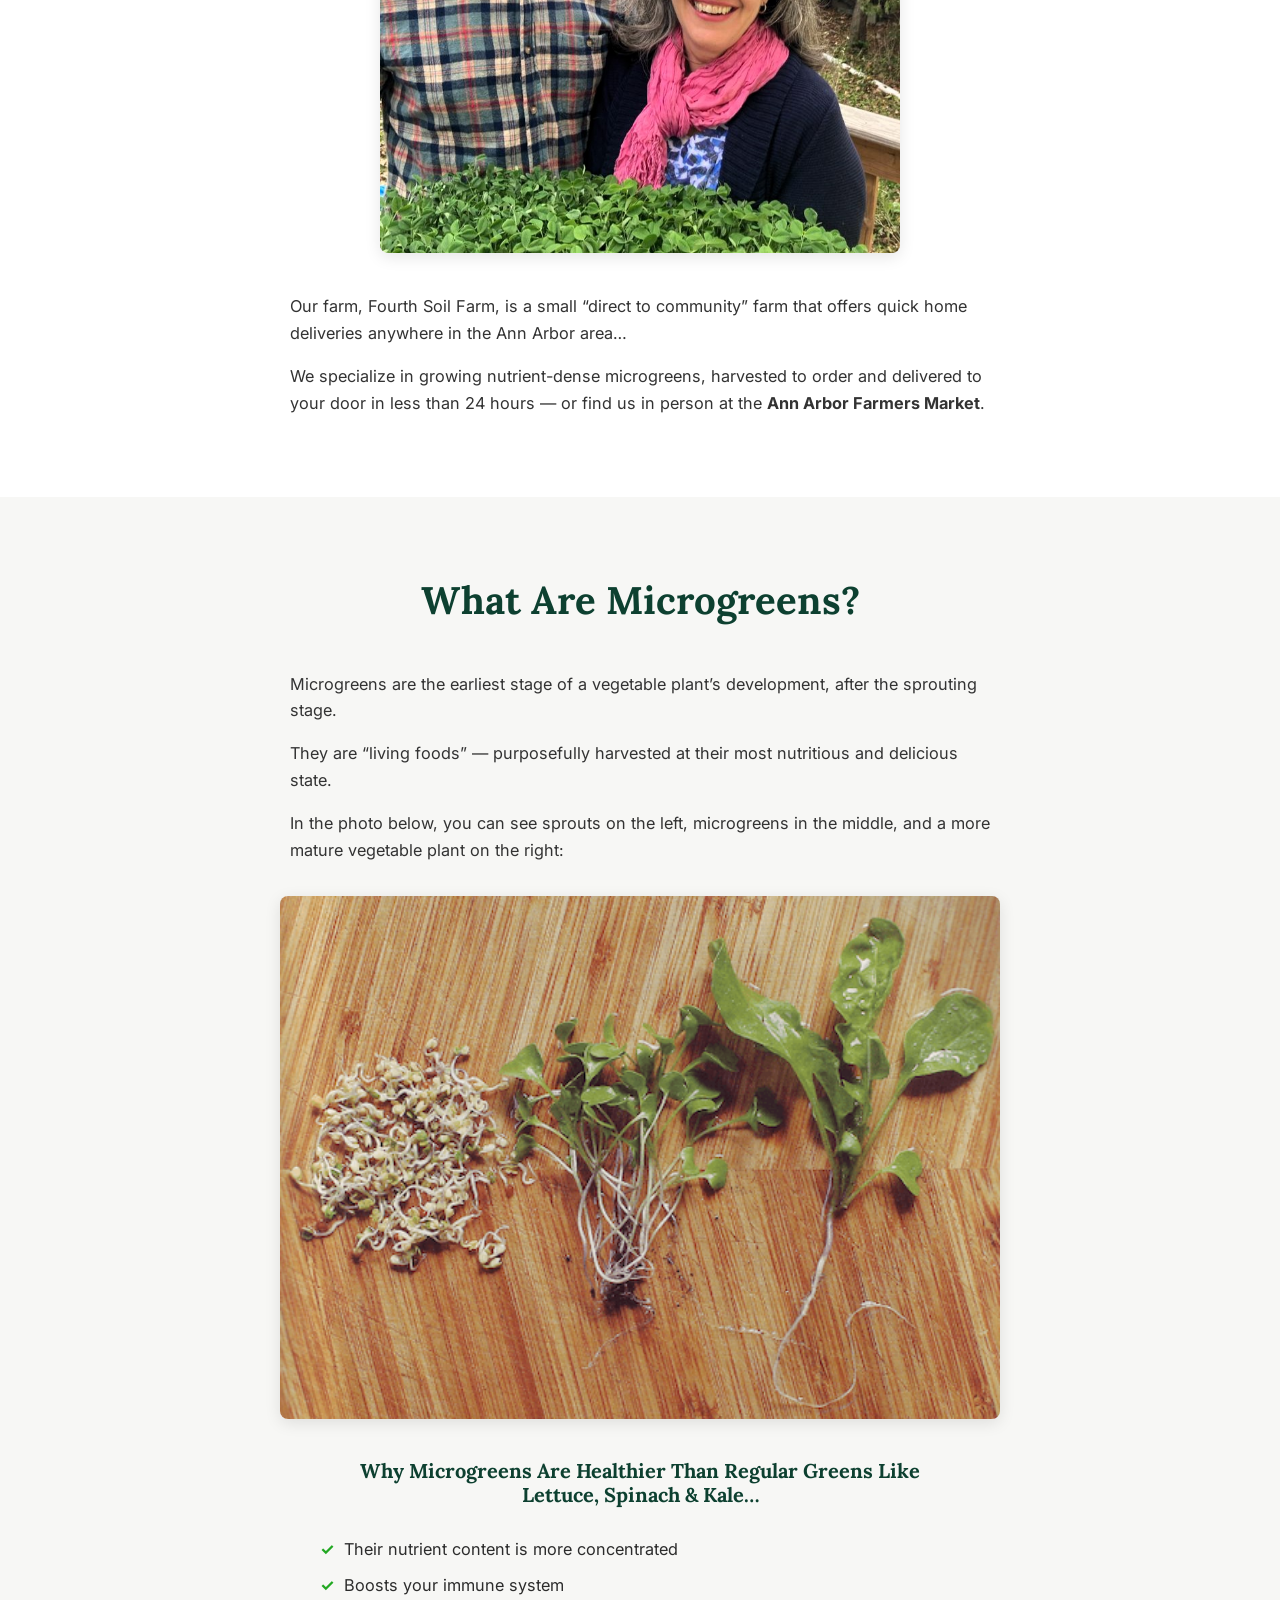
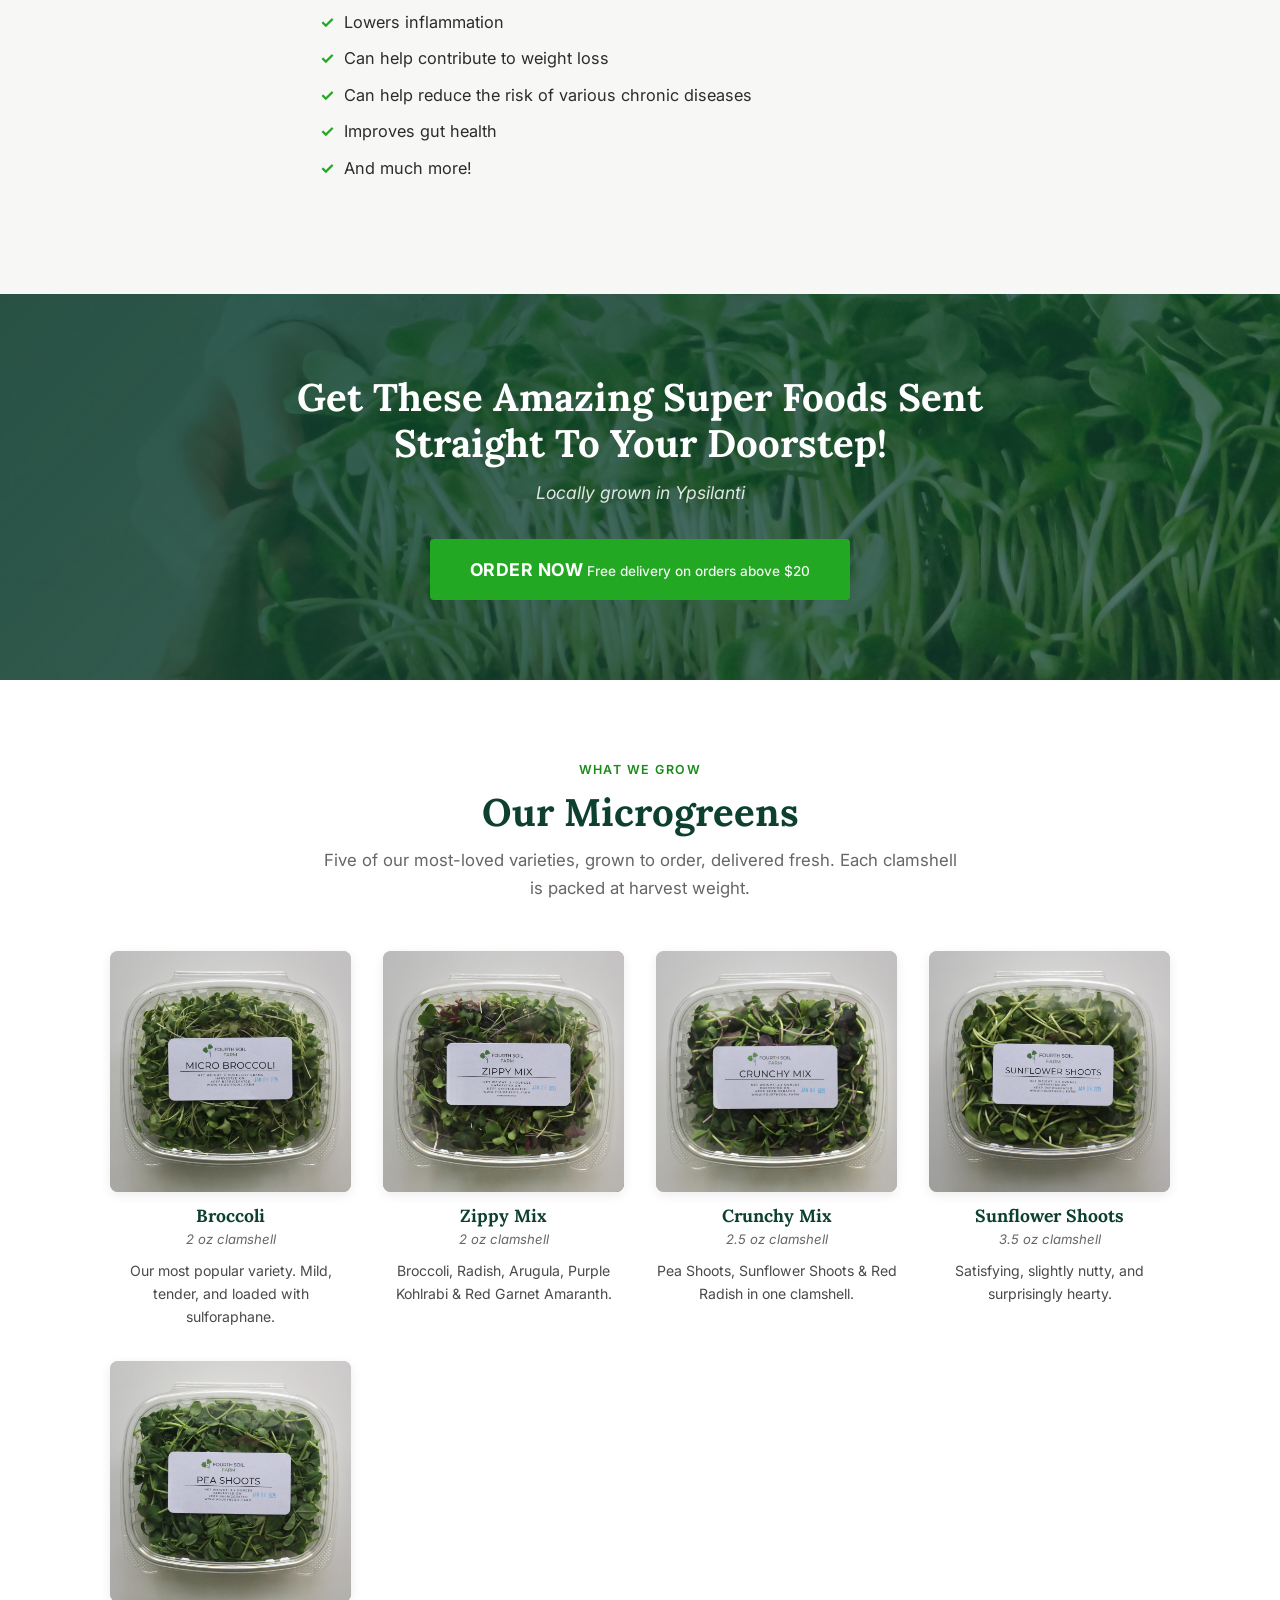
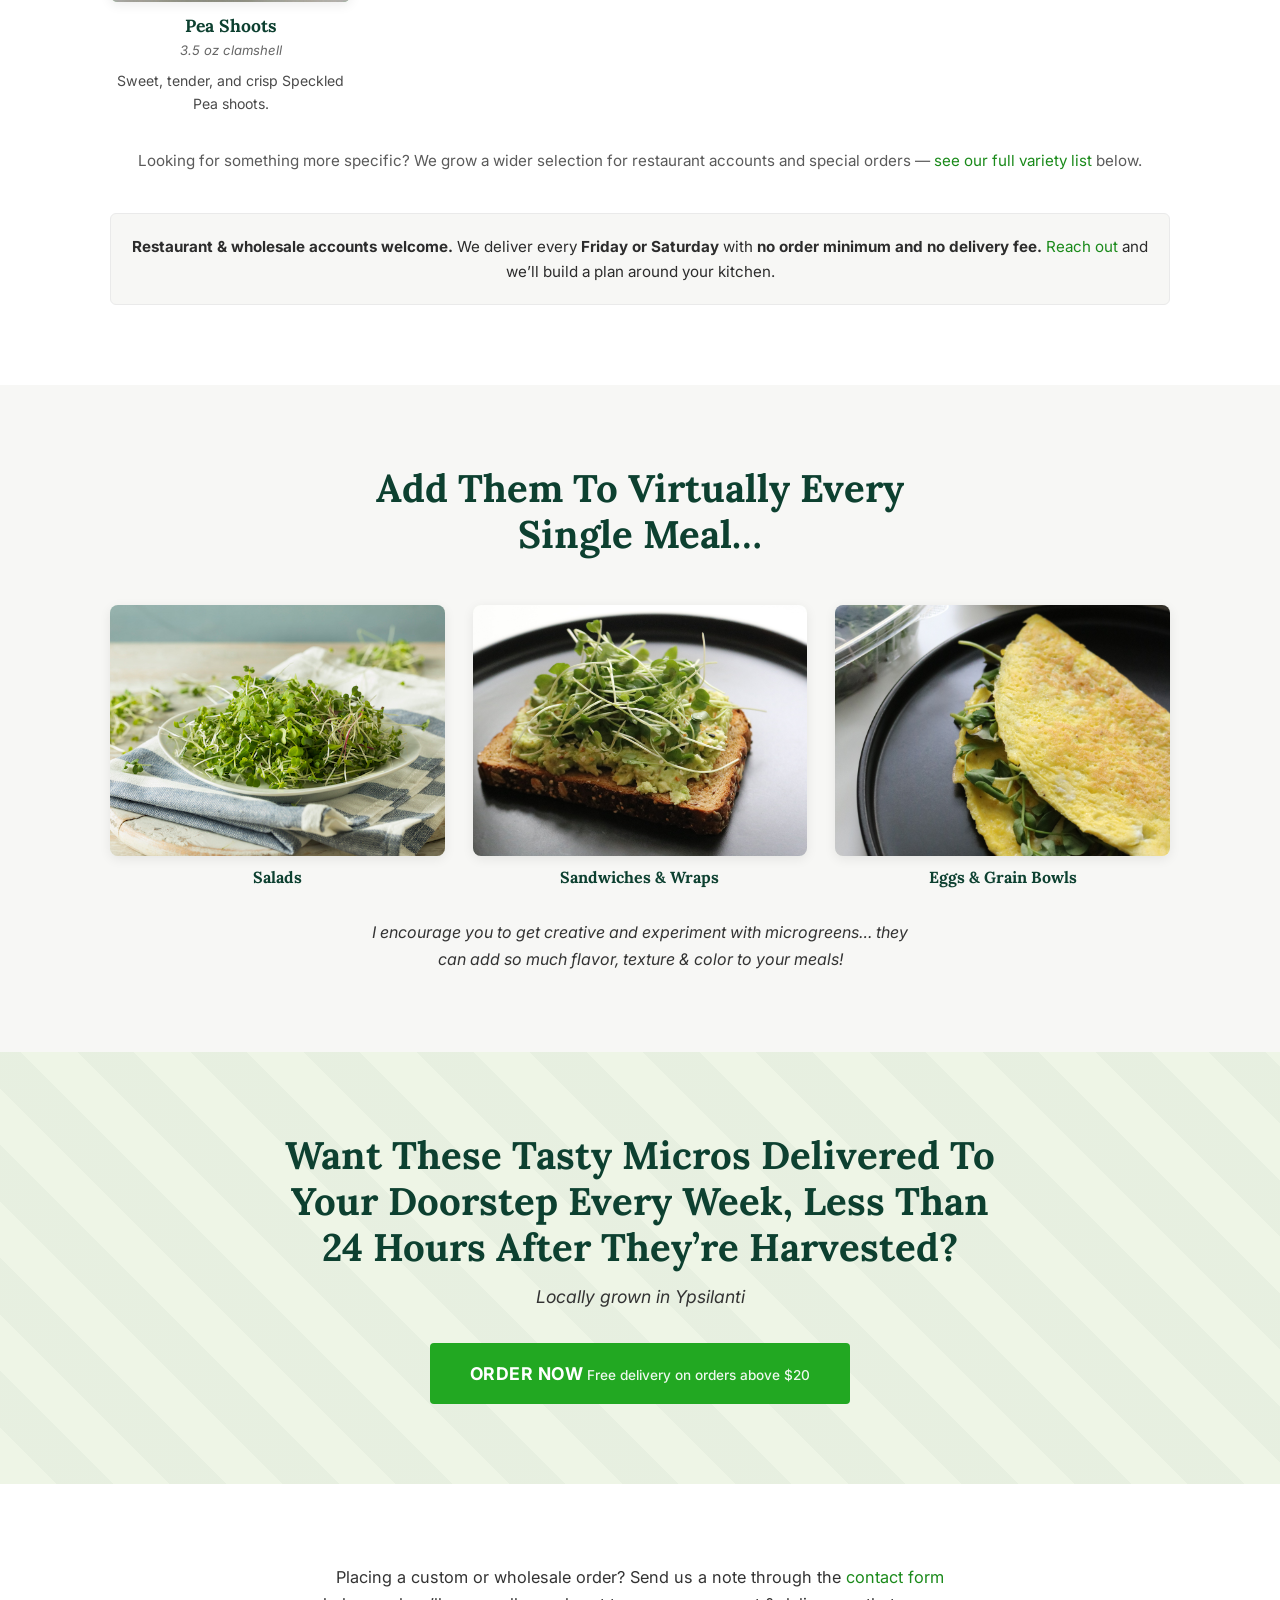
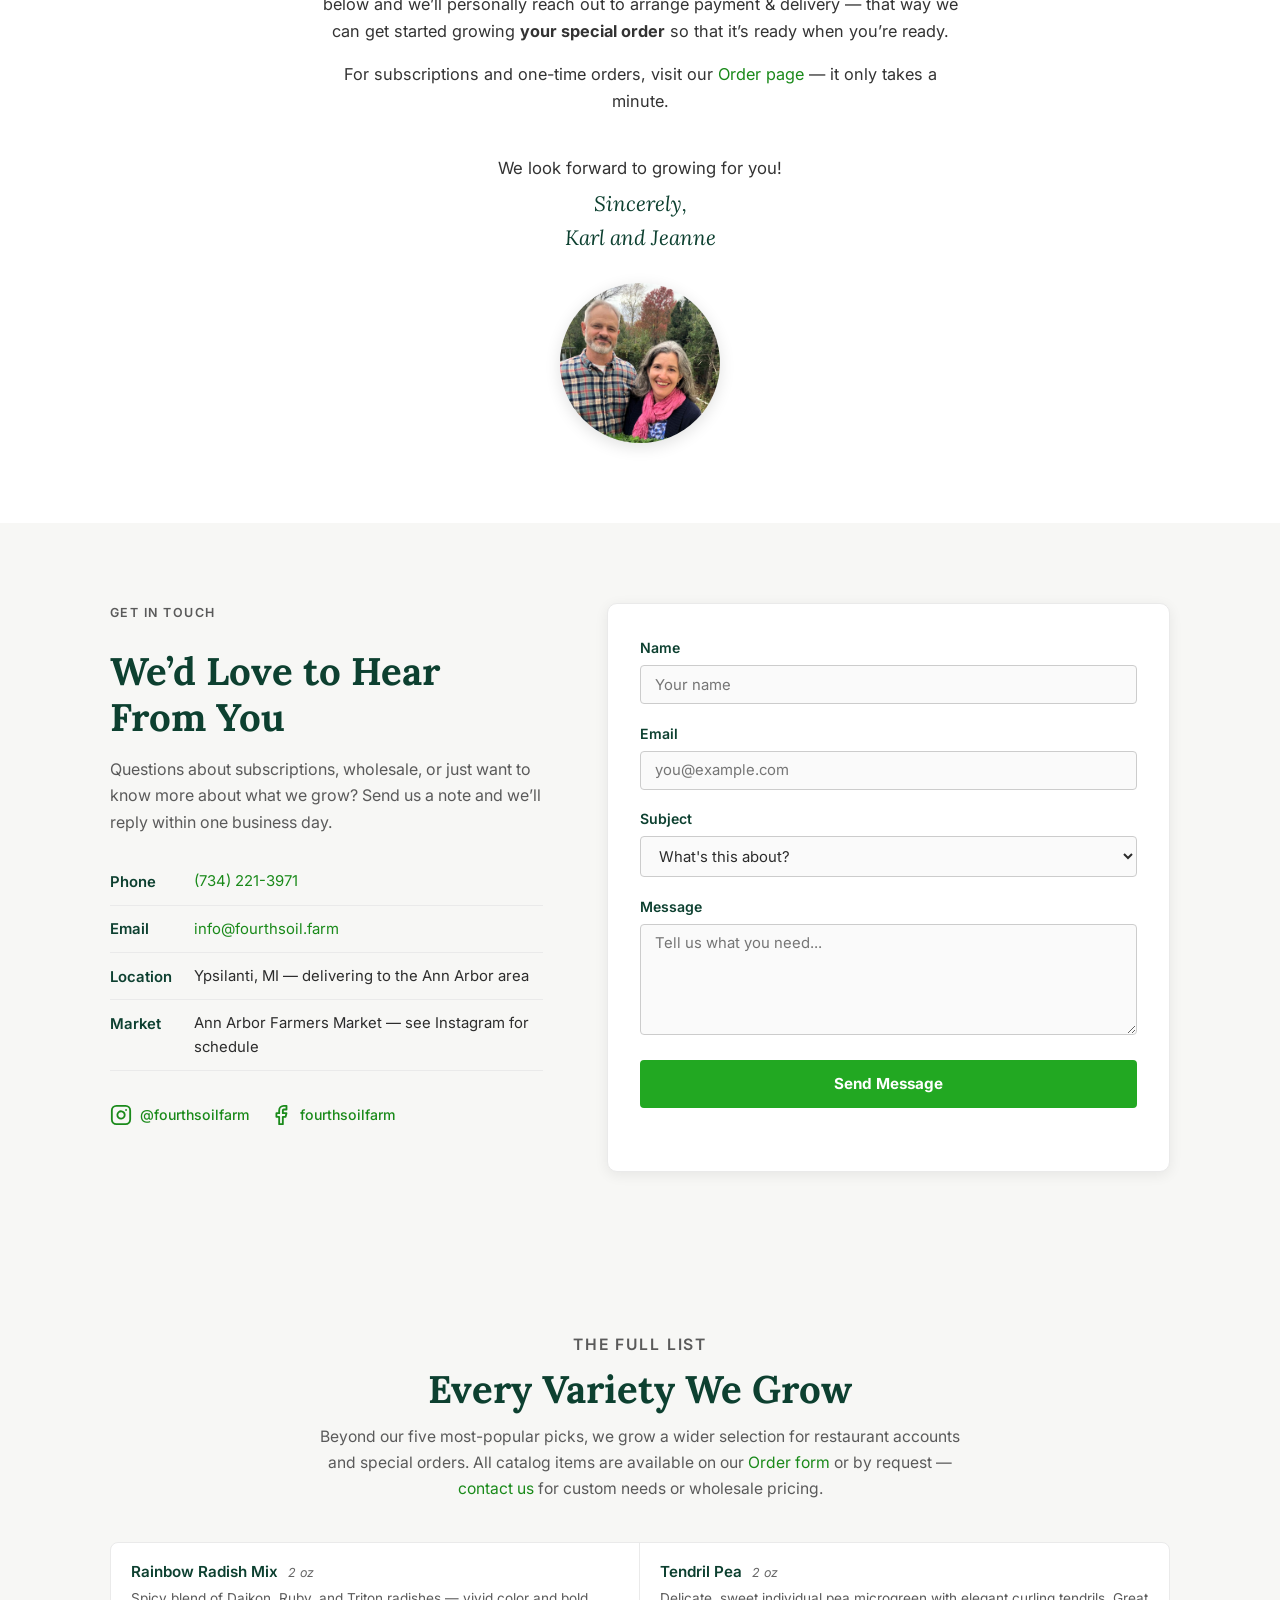
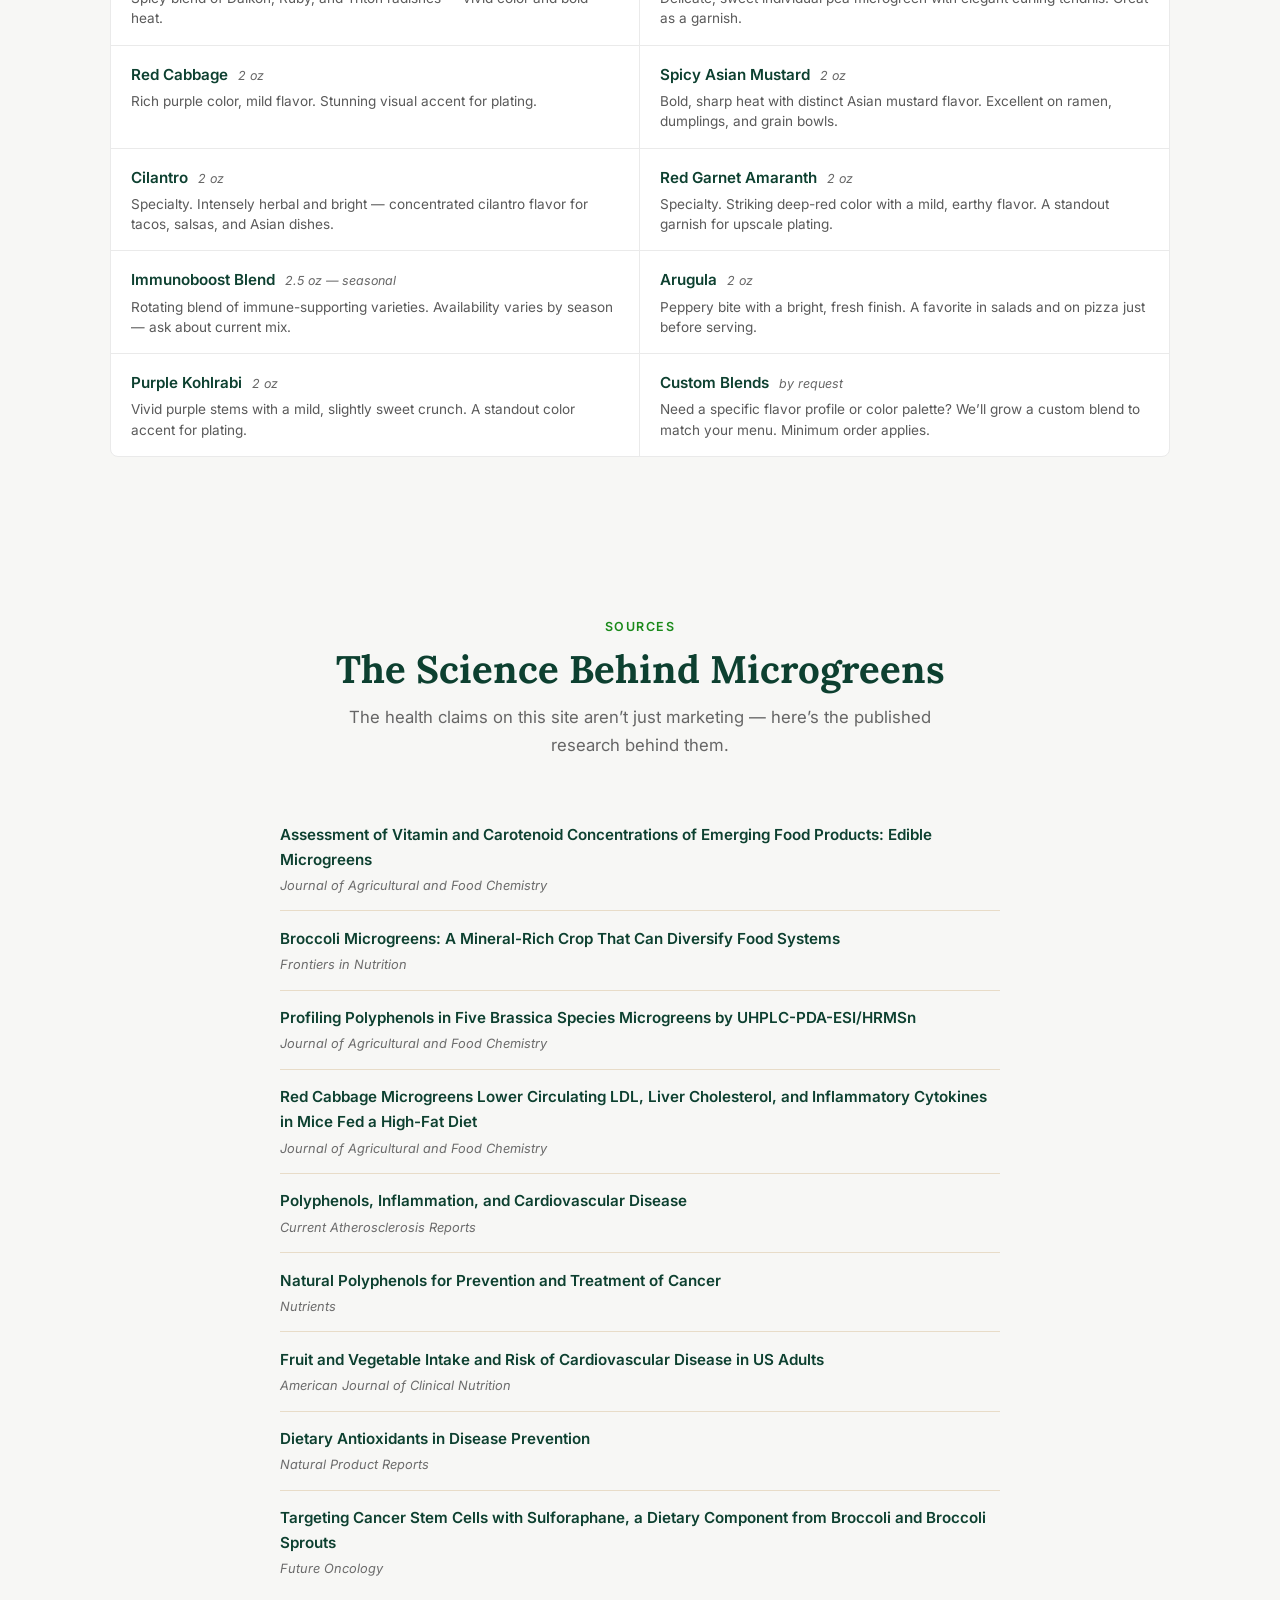
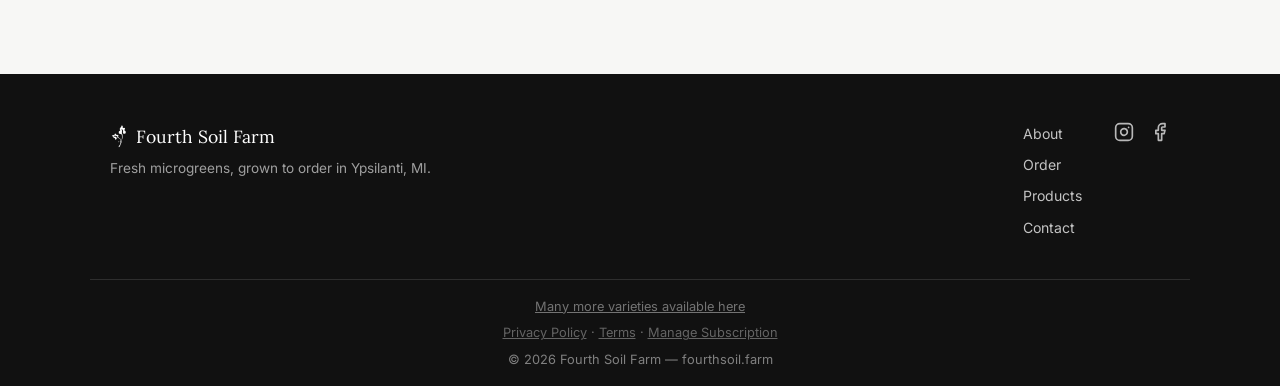
==== commit bdaf97f0: "Add white footer/header logo and favicon - Recolor uploaded transparent icon to white for use on the" ====
--- a/index.html
+++ b/index.html
@@ -6,6 +6,9 @@
   <meta name="description" content="Fourth Soil Farm grows fresh, nutrient-dense microgreens in Ypsilanti, MI. Find us at the Ann Arbor Farmers Market or subscribe for home delivery." />
   <title>Fourth Soil Farm — Fresh Microgreens, Ypsilanti MI</title>
   <link rel="stylesheet" href="styles.css" />
+  <link rel="icon" type="image/png" href="images/favicon.png" />
+  <link rel="icon" type="image/png" sizes="32x32" href="images/favicon-32.png" />
+  <link rel="apple-touch-icon" href="images/apple-touch-icon.png" />
   <link rel="preconnect" href="https://fonts.googleapis.com" />
   <link rel="preconnect" href="https://fonts.gstatic.com" crossorigin />
   <link href="https://fonts.googleapis.com/css2?family=Lora:ital,wght@0,400;0,600;1,400&family=Inter:wght@400;500;600;700&display=swap" rel="stylesheet" />
@@ -16,7 +19,7 @@
   <header class="site-header" id="top">
     <nav class="nav container">
       <a class="nav-logo" href="#top">
-        <img src="images/logo.png" alt="Fourth Soil Farm" class="nav-logo-img" onerror="this.style.display='none'; this.nextElementSibling.style.display='inline';" />
+        <img src="images/logo-white.png" alt="Fourth Soil Farm" class="nav-logo-img" onerror="this.style.display='none'; this.nextElementSibling.style.display='inline';" />
         <span class="nav-logo-leaf" aria-hidden="true" style="display:none;">&#9641;</span>
         Fourth Soil Farm
       </a>
@@ -555,7 +558,8 @@
     <div class="container footer-inner">
       <div class="footer-brand">
         <p class="footer-logo">
-          <span aria-hidden="true">&#9641;</span> Fourth Soil Farm
+          <img src="images/logo-white.png" alt="" class="footer-logo-img" onerror="this.style.display='none'; this.nextElementSibling.style.display='inline';" />
+          <span aria-hidden="true" style="display:none;">&#9641;</span> Fourth Soil Farm
         </p>
         <p class="footer-tagline">Fresh microgreens, grown to order in Ypsilanti, MI.</p>
       </div>
--- a/styles.css
+++ b/styles.css
@@ -1036,7 +1036,11 @@
   font-size: 1.1rem;
   color: #fff;
   margin-bottom: 0.4rem;
-}
+  display: flex;
+  align-items: center;
+  gap: 0.4rem;
+}
+.footer-logo-img { height: 24px; width: auto; display: block; }
 .footer-tagline { font-size: 0.85rem; opacity: 0.7; }
 
 .footer-nav {
